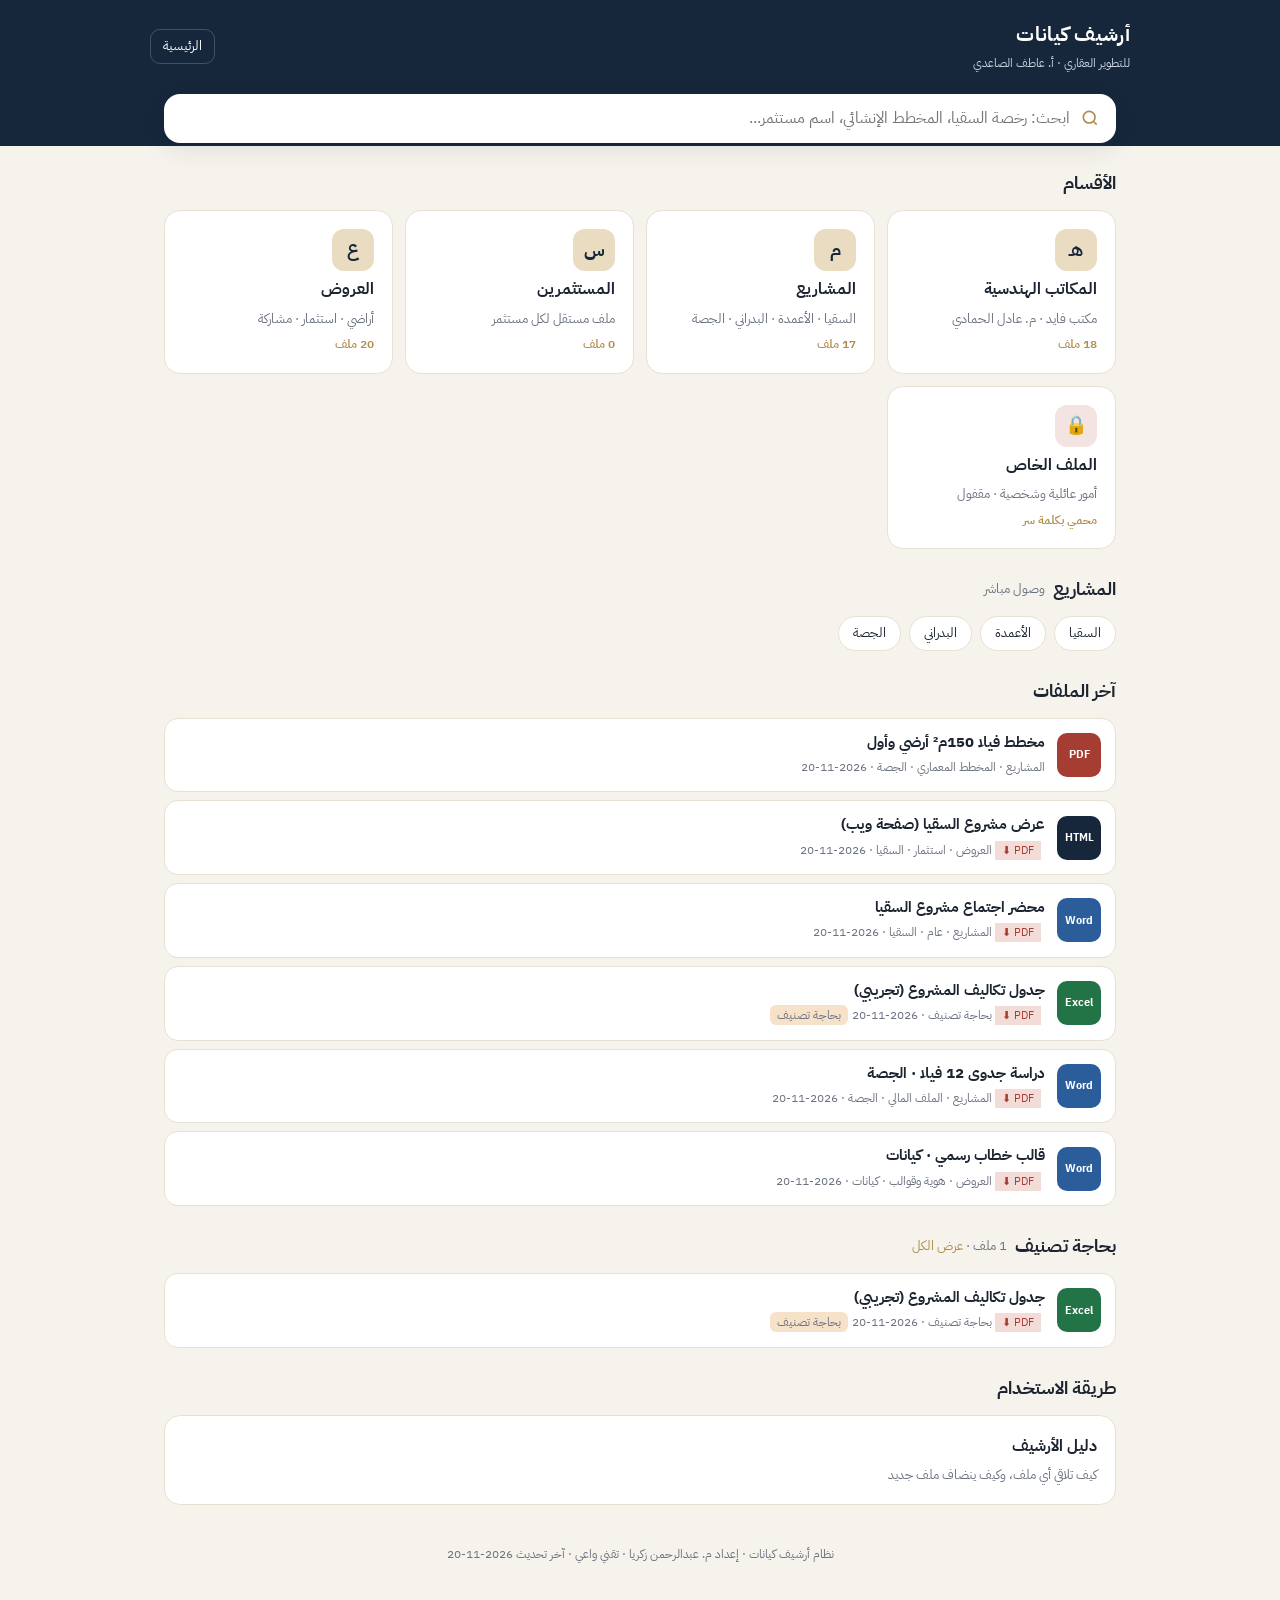
==== index.html @ 225f6272 "أرشيف كيانات: الموقع والملفات Co-Authored-By: Claude Opus 5.5 <noreply@anthropic.com> Claude-Session" ====
<!DOCTYPE html>
<html lang="ar" dir="rtl">
<head>
<meta charset="utf-8">
<meta name="viewport" content="width=device-width,initial-scale=1,viewport-fit=cover">
<title>أرشيف كيانات · أ. عاطف الصاعدي</title>
<link rel="preconnect" href="https://fonts.googleapis.com">
<link href="https://fonts.googleapis.com/css2?family=IBM+Plex+Sans+Arabic:wght@400;500;600;700&display=swap" rel="stylesheet">
<style>
:root{--bg:#f6f3ec;--card:#fff;--ink:#1b2430;--mute:#6b7280;--line:#e7e1d4;--navy:#16263b;--gold:#b08d4a;--gold2:#e9dcc0;--red:#b4433a}
*{box-sizing:border-box;margin:0;padding:0}
body{font-family:"IBM Plex Sans Arabic",Tahoma,sans-serif;background:var(--bg);color:var(--ink);line-height:1.6;-webkit-font-smoothing:antialiased}
a{color:inherit;text-decoration:none}
header{background:var(--navy);color:#fff;padding:18px 18px 70px;position:relative}
header .top{display:flex;justify-content:space-between;align-items:center;max-width:980px;margin:auto}
header .brand b{display:block;font-size:20px;letter-spacing:.3px}
header .brand span{font-size:12px;color:#c9d2df}
header .home{font-size:13px;border:1px solid #ffffff33;border-radius:10px;padding:6px 12px}
.wrap{max-width:980px;margin:-52px auto 0;padding:0 14px 60px;position:relative}
.search{background:var(--card);border-radius:16px;box-shadow:0 6px 24px #16263b1a;display:flex;align-items:center;gap:10px;padding:12px 16px}
.search input{border:0;outline:0;font:inherit;font-size:16px;flex:1;background:transparent}
.search svg{flex:none;color:var(--gold)}
h2{font-size:18px;margin:26px 0 12px;display:flex;align-items:center;gap:8px}
h2 small{font-weight:400;color:var(--mute);font-size:13px}
.crumb{font-size:13px;color:var(--mute);margin:18px 0 0}
.crumb a{color:var(--gold);font-weight:600}
.grid{display:grid;grid-template-columns:repeat(auto-fill,minmax(220px,1fr));gap:12px}
.sec{background:var(--card);border:1px solid var(--line);border-radius:16px;padding:18px;display:flex;flex-direction:column;gap:6px;transition:.15s}
.sec:hover{border-color:var(--gold);transform:translateY(-2px)}
.sec .ic{width:42px;height:42px;border-radius:12px;background:var(--gold2);color:var(--navy);display:grid;place-items:center;font-weight:700;font-size:18px}
.sec b{font-size:16px}
.sec span{font-size:13px;color:var(--mute)}
.sec .n{margin-top:auto;font-size:12px;color:var(--gold);font-weight:600}
.sec.lock .ic{background:#f3e3e1;color:var(--red)}
.chips{display:flex;flex-wrap:wrap;gap:8px;margin:4px 0 6px}
.chip{border:1px solid var(--line);background:var(--card);border-radius:999px;padding:6px 14px;font-size:13px;cursor:pointer;font-family:inherit}
.chip.on{background:var(--navy);color:#fff;border-color:var(--navy)}
.list{display:flex;flex-direction:column;gap:8px}
.file{background:var(--card);border:1px solid var(--line);border-radius:14px;padding:12px 14px;display:flex;gap:12px;align-items:center;cursor:pointer}
.file:hover{border-color:var(--gold)}
.file .t{width:44px;height:44px;border-radius:10px;flex:none;display:grid;place-items:center;font-size:11px;font-weight:700;color:#fff;background:var(--navy);overflow:hidden}
.file .t img{width:100%;height:100%;object-fit:cover}
.file .t.pdf{background:#a63d32}.file .t.img{background:#3d7a5e}.file .t.vid{background:#5a4b8a}.file .t.aud{background:#b07a2a}.file .t.doc{background:#2c5d9b}.file .t.xls{background:#227447}
.file .m{flex:1;min-width:0}
.file .m b{display:block;font-size:14.5px;white-space:nowrap;overflow:hidden;text-overflow:ellipsis}
.file .m span{font-size:12px;color:var(--mute)}
.tag{font-size:11px;background:var(--gold2);color:var(--navy);border-radius:6px;padding:1px 7px;margin-inline-start:4px}
.tag.warn{background:#f6e2c9;color:#8a5a12}
.about{background:var(--card);border:1px solid var(--line);border-radius:16px;padding:16px;font-size:14px}
.about dl{display:grid;grid-template-columns:auto 1fr;gap:4px 14px;margin-top:8px}
.about dt{color:var(--mute)}
.empty{color:var(--mute);font-size:14px;padding:18px;text-align:center;border:1px dashed var(--line);border-radius:14px}
.viewer{position:fixed;inset:0;background:#0b1320ee;z-index:20;display:none;flex-direction:column}
.viewer.on{display:flex}
.viewer .bar{display:flex;justify-content:space-between;align-items:center;color:#fff;padding:12px 16px;gap:10px}
.viewer .bar b{font-size:14px;overflow:hidden;text-overflow:ellipsis;white-space:nowrap}
.viewer .bar .acts{display:flex;gap:8px;flex:none}
.viewer .bar a,.viewer .bar button{background:#ffffff1a;color:#fff;border:0;border-radius:10px;padding:7px 12px;font:inherit;font-size:13px;cursor:pointer}
.viewer .body{flex:1;display:grid;place-items:center;padding:0 10px 10px;overflow:auto}
.viewer iframe{width:100%;height:100%;border:0;background:#fff;border-radius:8px}
.viewer img,.viewer video{max-width:100%;max-height:100%;border-radius:8px}
.viewer .meta{color:#c9d2df;font-size:12.5px;padding:0 16px 14px}
.lockbox{background:var(--card);border:1px solid var(--line);border-radius:16px;padding:24px;text-align:center;max-width:360px;margin:20px auto}
.lockbox input{width:100%;border:1px solid var(--line);border-radius:10px;padding:10px;font:inherit;margin:12px 0;text-align:center}
.lockbox button{background:var(--navy);color:#fff;border:0;border-radius:10px;padding:10px 20px;font:inherit;cursor:pointer}
footer{text-align:center;font-size:12px;color:var(--mute);margin-top:40px}
</style>
</head>
<body>
<header><div class="top"><a class="brand" href="#/"><b>أرشيف كيانات</b><span>للتطوير العقاري · أ. عاطف الصاعدي</span></a><a class="home" href="#/">الرئيسية</a></div></header>
<div class="wrap">
  <label class="search"><svg width="20" height="20" viewBox="0 0 24 24" fill="none" stroke="currentColor" stroke-width="2"><circle cx="11" cy="11" r="7"/><path d="m20 20-3.5-3.5"/></svg><input id="q" type="search" placeholder="ابحث: رخصة السقيا، المخطط الإنشائي، اسم مستثمر..."></label>
  <main id="app"></main>
  <footer>نظام أرشيف كيانات · إعداد م. عبدالرحمن زكريا · تقني واعي · آخر تحديث <span id="upd"></span></footer>
</div>
<div class="viewer" id="viewer"><div class="bar"><b id="vt"></b><div class="acts"><a id="vp" target="_blank" style="background:#a63d32">PDF</a><a id="vo" target="_blank">فتح</a><a id="vd" download>تنزيل</a><button onclick="closeV()">إغلاق ✕</button></div></div><div class="body" id="vb"></div><div class="meta" id="vm"></div></div>
<script>
const DATA={"updated": "2026-11-20", "projects": [{"name": "السقيا", "summary": "المالك: أحمد صالح الشثري وشريكه · قطعة رقم 340108020675. فيه: صك الملكية، تثبيت موقع من مكتب فايد، طلب اعتماد العمارة السعودية، محضر اجتماع، وعرض المشروع."}, {"name": "الأعمدة", "summary": "لسا ما وصلت ملفات لهذا المشروع."}, {"name": "البدراني", "summary": "لسا ما وصلت ملفات لهذا المشروع."}, {"name": "الجصة", "summary": "فلل بحي الجصة · مخطط م-م-1115. فيه: 8 صكوك ملكية (154.16.x)، المخطط النهائي للفلل، مخطط فيلا 150م² (PDF + أوتوكاد)، خريطة القطع المتاحة، ودراسة جدوى 12 فيلا. لوكيشن الموقع انطلب لمختبر التربة."}], "investors": [], "files": [{"id": "f1", "title": "مخطط فيلا 150م² أرضي وأول", "section": "proj", "sub": "المخطط المعماري", "project": "الجصة", "party": "", "date": "2026-11-20", "source": "150.pdf", "note": "انبعت مع رسالة «فلل الجصة» الساعة 5:24", "status": "مصنّف", "kw": "", "path": "2-المشاريع/الجصة/المخطط-المعماري/الجصة_المخطط-المعماري_مخطط-فيلا-150م²-أرضي-وأول_2026-11-20.pdf"}, {"id": "f2", "title": "الهوية الوطنية 17-12-2025", "section": "priv", "sub": "", "project": "", "party": "", "date": "2026-11-20", "source": "الهوية الوطنية_17-12-2025.pdf", "note": "", "status": "مصنّف تلقائياً", "kw": "", "path": "5-الملف-الخاص/الملف-الخاص_الهوية-الوطنية-17-12-2025_2026-11-20.pdf"}, {"id": "f3", "title": "شهادة ChatGPT", "section": "priv", "sub": "", "project": "", "party": "", "date": "2026-11-20", "source": "ChatGPT-certificate-NMZ6BIUG.pdf", "note": "واتساب 5:15 · شهادة دورة", "status": "مصنّف", "kw": "ChatGPT-certificate-NMZ6BIUG.pdf", "path": "5-الملف-الخاص/الملف-الخاص_شهادة-ChatGPT_2026-11-20.pdf"}, {"id": "f4", "title": "شهادة Jasper AI", "section": "priv", "sub": "", "project": "", "party": "", "date": "2026-11-20", "source": "Jasper AI-certificate-HG5RATF3.pdf", "note": "واتساب 5:15 · شهادة دورة (انبعتت مرتين، محفوظة مرة وحدة)", "status": "مصنّف", "kw": "Jasper AI-certificate-HG5RATF3.pdf", "path": "5-الملف-الخاص/الملف-الخاص_شهادة-Jasper-AI_2026-11-20.pdf"}, {"id": "f5", "title": "شهادة Midjourney", "section": "priv", "sub": "", "project": "", "party": "", "date": "2026-11-20", "source": "Midjourney-certificate-LDERHIL4.pdf", "note": "واتساب 5:15 · شهادة دورة", "status": "مصنّف", "kw": "Midjourney-certificate-LDERHIL4.pdf", "path": "5-الملف-الخاص/الملف-الخاص_شهادة-Midjourney_2026-11-20.pdf"}, {"id": "f6", "title": "شهادة Lovable", "section": "priv", "sub": "", "project": "", "party": "", "date": "2026-11-20", "source": "Lovable-certificate-UKEFGMX3.pdf", "note": "واتساب 5:15 · شهادة دورة", "status": "مصنّف", "kw": "Lovable-certificate-UKEFGMX3.pdf", "path": "5-الملف-الخاص/الملف-الخاص_شهادة-Lovable_2026-11-20.pdf"}, {"id": "f7", "title": "شهادة حضور · مركز أساس التمكين", "section": "priv", "sub": "", "project": "", "party": "", "date": "2026-11-20", "source": "Certificate.pdf", "note": "واتساب 5:16 · شهادة حضور", "status": "مصنّف", "kw": "Certificate.pdf", "path": "5-الملف-الخاص/الملف-الخاص_شهادة-حضور-·-مركز-أساس-التمكين_2026-11-20.pdf"}, {"id": "f8", "title": "شهادة دورة الوساطة العقارية", "section": "priv", "sub": "", "project": "", "party": "", "date": "2026-11-20", "source": "دورة الوساطه العقاريه.pdf", "note": "واتساب 5:19", "status": "مصنّف", "kw": "دورة الوساطه العقاريه.pdf", "path": "5-الملف-الخاص/الملف-الخاص_شهادة-دورة-الوساطة-العقارية_2026-11-20.pdf"}, {"id": "f9", "title": "شهادة دورة التسويق العقاري", "section": "priv", "sub": "", "project": "", "party": "", "date": "2026-11-20", "source": "دورة التسويق العقاري.pdf", "note": "واتساب 5:19", "status": "مصنّف", "kw": "دورة التسويق العقاري.pdf", "path": "5-الملف-الخاص/الملف-الخاص_شهادة-دورة-التسويق-العقاري_2026-11-20.pdf"}, {"id": "f10", "title": "شهادة دورة التسويق العقاري الإلكتروني", "section": "priv", "sub": "", "project": "", "party": "", "date": "2026-11-20", "source": "دورة التسويق العقاري الالكتروني.pdf", "note": "واتساب 5:19", "status": "مصنّف", "kw": "دورة التسويق العقاري الالكتروني.pdf", "path": "5-الملف-الخاص/الملف-الخاص_شهادة-دورة-التسويق-العقاري-الإلكتروني_2026-11-20.pdf"}, {"id": "f11", "title": "عرض مشروع السقيا (صفحة ويب)", "section": "off", "sub": "استثمار", "project": "السقيا", "party": "", "date": "2026-11-20", "source": "عرض-مشروع-السقيا.html", "note": "واتساب 5:15", "status": "مصنّف", "kw": "عرض-مشروع-السقيا.html", "path": "4-العروض/استثمار/السقيا_استثمار_عرض-مشروع-السقيا-(صفحة-ويب)_2026-11-20.html", "pdf": "_نسخ-PDF/4-العروض/استثمار/السقيا_استثمار_عرض-مشروع-السقيا-(صفحة-ويب)_2026-11-20.pdf"}, {"id": "f12", "title": "محضر اجتماع مشروع السقيا", "section": "proj", "sub": "عام", "project": "السقيا", "party": "", "date": "2026-11-20", "source": "محضر_اجتماع_مشروع_السقيا.docx", "note": "واتساب 5:15", "status": "مصنّف", "kw": "محضر_اجتماع_مشروع_السقيا.docx", "path": "2-المشاريع/السقيا/عام/السقيا_عام_محضر-اجتماع-مشروع-السقيا_2026-11-20.docx", "pdf": "_نسخ-PDF/2-المشاريع/السقيا/عام/السقيا_عام_محضر-اجتماع-مشروع-السقيا_2026-11-20.pdf"}, {"id": "f13", "title": "جدول تكاليف المشروع (تجريبي)", "section": "todo", "sub": "", "project": "", "party": "", "date": "2026-11-20", "source": "جدول_تكاليف_المشروع_تجريبي.xlsx", "note": "واتساب 5:15 · سؤال: هذا لأي مشروع؟ ولا نموذج تدريبي؟", "status": "بحاجة تصنيف", "kw": "جدول_تكاليف_المشروع_تجريبي.xlsx", "path": "0-بحاجة-تصنيف/بحاجة-تصنيف_جدول-تكاليف-المشروع-(تجريبي)_2026-11-20.xlsx", "pdf": "_نسخ-PDF/0-بحاجة-تصنيف/بحاجة-تصنيف_جدول-تكاليف-المشروع-(تجريبي)_2026-11-20.pdf"}, {"id": "f14", "title": "دراسة جدوى 12 فيلا · الجصة", "section": "proj", "sub": "الملف المالي", "project": "الجصة", "party": "", "date": "2026-11-20", "source": "دراسة_جدوى_12_فيلا_الجصة.docx", "note": "واتساب 5:15", "status": "مصنّف", "kw": "دراسة_جدوى_12_فيلا_الجصة.docx", "path": "2-المشاريع/الجصة/الملف-المالي/الجصة_الملف-المالي_دراسة-جدوى-12-فيلا-·-الجصة_2026-11-20.docx", "pdf": "_نسخ-PDF/2-المشاريع/الجصة/الملف-المالي/الجصة_الملف-المالي_دراسة-جدوى-12-فيلا-·-الجصة_2026-11-20.pdf"}, {"id": "f15", "title": "قالب خطاب رسمي · كيانات", "section": "off", "sub": "هوية وقوالب", "project": "", "party": "كيانات", "date": "2026-11-20", "source": "قالب-خطاب-رسمي-كيانات.docx", "note": "واتساب 5:15", "status": "مصنّف", "kw": "قالب-خطاب-رسمي-كيانات.docx", "path": "4-العروض/هوية-وقوالب/كيانات_هوية-وقوالب_قالب-خطاب-رسمي-·-كيانات_2026-11-20.docx", "pdf": "_نسخ-PDF/4-العروض/هوية-وقوالب/كيانات_هوية-وقوالب_قالب-خطاب-رسمي-·-كيانات_2026-11-20.pdf"}, {"id": "f16", "title": "ورق رسمي كيانات للطباعة", "section": "off", "sub": "هوية وقوالب", "project": "", "party": "كيانات", "date": "2026-11-20", "source": "ورق-رسمي-كيانات-للطباعة.pdf", "note": "واتساب 5:16", "status": "مصنّف", "kw": "ورق-رسمي-كيانات-للطباعة.pdf", "path": "4-العروض/هوية-وقوالب/كيانات_هوية-وقوالب_ورق-رسمي-كيانات-للطباعة_2026-11-20.pdf"}, {"id": "f17", "title": "نموذج دراسة جدوى (Excel)", "section": "off", "sub": "هوية وقوالب", "project": "", "party": "كيانات", "date": "2026-11-20", "source": "نموذج-دراسة-جدوى-كيانات.xlsx", "note": "واتساب 5:16", "status": "مصنّف", "kw": "نموذج-دراسة-جدوى-كيانات.xlsx", "path": "4-العروض/هوية-وقوالب/كيانات_هوية-وقوالب_نموذج-دراسة-جدوى-(Excel)_2026-11-20.xlsx", "pdf": "_نسخ-PDF/4-العروض/هوية-وقوالب/كيانات_هوية-وقوالب_نموذج-دراسة-جدوى-(Excel)_2026-11-20.pdf"}, {"id": "f18", "title": "قالب دراسة جدوى · 8 صفحات", "section": "off", "sub": "هوية وقوالب", "project": "", "party": "كيانات", "date": "2026-11-20", "source": "قالب-دراسة-جدوى-كيانات.pdf", "note": "واتساب 5:16", "status": "مصنّف", "kw": "قالب-دراسة-جدوى-كيانات.pdf", "path": "4-العروض/هوية-وقوالب/كيانات_هوية-وقوالب_قالب-دراسة-جدوى-·-8-صفحات_2026-11-20.pdf"}, {"id": "f19", "title": "الهوية البصرية وشعارات كيانات", "section": "off", "sub": "هوية وقوالب", "project": "", "party": "كيانات", "date": "2026-11-20", "source": "kayanat-identity.pdf", "note": "واتساب 5:17 · «شعارات كيانات»", "status": "مصنّف", "kw": "kayanat-identity.pdf", "path": "4-العروض/هوية-وقوالب/كيانات_هوية-وقوالب_الهوية-البصرية-وشعارات-كيانات_2026-11-20.pdf"}, {"id": "f20", "title": "الملف التعريفي المهني · عاطف الصاعدي", "section": "off", "sub": "هوية وقوالب", "project": "", "party": "كيانات", "date": "2026-11-20", "source": "الملف-التعريفي-المهني-عاطف-الصاعدي.pdf", "note": "واتساب 5:17", "status": "مصنّف", "kw": "الملف-التعريفي-المهني-عاطف-الصاعدي.pdf", "path": "4-العروض/هوية-وقوالب/كيانات_هوية-وقوالب_الملف-التعريفي-المهني-·-عاطف-الصاعدي_2026-11-20.pdf"}, {"id": "f21", "title": "عقد وساطة تسويق وبيع مع مالك العقار", "section": "off", "sub": "مشاركة", "project": "", "party": "", "date": "2026-11-20", "source": "UNP-file_261002_190608.pdf", "note": "واتساب 5:16 · عقد منصة الوساطة العقارية", "status": "مصنّف", "kw": "UNP-file_261002_190608.pdf", "path": "4-العروض/مشاركة/العروض_مشاركة_عقد-وساطة-تسويق-وبيع-مع-مالك-العقار_2026-11-20.pdf"}, {"id": "f22", "title": "مذكرة تفاهم وشراكة استراتيجية · كيانات × موف لاير استيت", "section": "off", "sub": "مشاركة", "project": "", "party": "موف لاير استيت", "date": "2026-11-20", "source": "مذكرة تفاهم .pdf", "note": "واتساب 5:19 · «هذي الشراكه اللي وقعتها»", "status": "مصنّف", "kw": "مذكرة تفاهم .pdf", "path": "4-العروض/مشاركة/موف-لاير-استيت_مشاركة_مذكرة-تفاهم-وشراكة-استراتيجية-·-كيانات-×-موف-لاير-استيت_2026-11-20.pdf"}, {"id": "f23", "title": "شهادة السجل التجاري · كيانات (صورة)", "section": "eng", "sub": "الرخص والاعتمادات", "project": "", "party": "كيانات", "date": "2026-11-20", "source": "WhatsApp Image 2026-11-20 at 5.16.04 PM.jpeg", "note": "واتساب 5:16", "status": "مصنّف", "kw": "WhatsApp Image 2026-11-20 at 5.16.04 PM.jpeg", "path": "1-المكاتب-الهندسية/الرخص-والاعتمادات/كيانات_الرخص-والاعتمادات_شهادة-السجل-التجاري-·-كيانات-(صورة)_2026-11-20.jpeg", "pdf": "_نسخ-PDF/1-المكاتب-الهندسية/الرخص-والاعتمادات/كيانات_الرخص-والاعتمادات_شهادة-السجل-التجاري-·-كيانات-(صورة)_2026-11-20.pdf"}, {"id": "f24", "title": "رخصة فال (الوساطة العقارية)", "section": "eng", "sub": "الرخص والاعتمادات", "project": "", "party": "كيانات", "date": "2026-11-20", "source": "رخصة فال.pdf", "note": "واتساب 5:19", "status": "مصنّف", "kw": "رخصة فال.pdf", "path": "1-المكاتب-الهندسية/الرخص-والاعتمادات/كيانات_الرخص-والاعتمادات_رخصة-فال-(الوساطة-العقارية)_2026-11-20.pdf"}, {"id": "f25", "title": "زيارة شركاء · كيانات وموف العقارية", "section": "off", "sub": "مشاركة", "project": "", "party": "موف لاير استيت", "date": "2026-11-20", "source": "WhatsApp Image 2026-11-20 at 5.17.38 PM.jpeg", "note": "واتساب 5:17", "status": "مصنّف", "kw": "WhatsApp Image 2026-11-20 at 5.17.38 PM.jpeg", "path": "4-العروض/مشاركة/موف-لاير-استيت_مشاركة_زيارة-شركاء-·-كيانات-وموف-العقارية_2026-11-20.jpeg", "pdf": "_نسخ-PDF/4-العروض/مشاركة/موف-لاير-استيت_مشاركة_زيارة-شركاء-·-كيانات-وموف-العقارية_2026-11-20.pdf"}, {"id": "f26", "title": "توقيع عقد التسويق · صورة 1", "section": "off", "sub": "مشاركة", "project": "", "party": "شركة التسويق", "date": "2026-11-20", "source": "WhatsApp Image 2026-11-20 at 5.19.37 PM.jpeg", "note": "واتساب 5:19 · «وقعت عقد تسويق مع افضل شركة تسويق بالمدينه»", "status": "مصنّف", "kw": "WhatsApp Image 2026-11-20 at 5.19.37 PM.jpeg", "path": "4-العروض/مشاركة/شركة-التسويق_مشاركة_توقيع-عقد-التسويق-·-صورة-1_2026-11-20.jpeg", "pdf": "_نسخ-PDF/4-العروض/مشاركة/شركة-التسويق_مشاركة_توقيع-عقد-التسويق-·-صورة-1_2026-11-20.pdf"}, {"id": "f27", "title": "توقيع عقد التسويق · فيديو", "section": "off", "sub": "مشاركة", "project": "", "party": "شركة التسويق", "date": "2026-11-20", "source": "WhatsApp Video 2026-11-20 at 5.19.41 PM.mp4", "note": "واتساب 5:19", "status": "مصنّف", "kw": "WhatsApp Video 2026-11-20 at 5.19.41 PM.mp4", "path": "4-العروض/مشاركة/شركة-التسويق_مشاركة_توقيع-عقد-التسويق-·-فيديو_2026-11-20.mp4"}, {"id": "f28", "title": "توقيع عقد التسويق · صورة 2", "section": "off", "sub": "مشاركة", "project": "", "party": "شركة التسويق", "date": "2026-11-20", "source": "WhatsApp Image 2026-11-20 at 5.19.43 PM.jpeg", "note": "واتساب 5:19", "status": "مصنّف", "kw": "WhatsApp Image 2026-11-20 at 5.19.43 PM.jpeg", "path": "4-العروض/مشاركة/شركة-التسويق_مشاركة_توقيع-عقد-التسويق-·-صورة-2_2026-11-20.jpeg", "pdf": "_نسخ-PDF/4-العروض/مشاركة/شركة-التسويق_مشاركة_توقيع-عقد-التسويق-·-صورة-2_2026-11-20.pdf"}, {"id": "f29", "title": "توقيع عقد التسويق · صورة 3", "section": "off", "sub": "مشاركة", "project": "", "party": "شركة التسويق", "date": "2026-11-20", "source": "WhatsApp Image 2026-11-20 at 5.19.43 PM_2.jpeg", "note": "واتساب 5:19", "status": "مصنّف", "kw": "WhatsApp Image 2026-11-20 at 5.19.43 PM_2.jpeg", "path": "4-العروض/مشاركة/شركة-التسويق_مشاركة_توقيع-عقد-التسويق-·-صورة-3_2026-11-20.jpeg", "pdf": "_نسخ-PDF/4-العروض/مشاركة/شركة-التسويق_مشاركة_توقيع-عقد-التسويق-·-صورة-3_2026-11-20.pdf"}, {"id": "f30", "title": "توقيع عقد التسويق · صورة 4", "section": "off", "sub": "مشاركة", "project": "", "party": "شركة التسويق", "date": "2026-11-20", "source": "WhatsApp Image 2026-11-20 at 5.19.44 PM.jpeg", "note": "واتساب 5:19", "status": "مصنّف", "kw": "WhatsApp Image 2026-11-20 at 5.19.44 PM.jpeg", "path": "4-العروض/مشاركة/شركة-التسويق_مشاركة_توقيع-عقد-التسويق-·-صورة-4_2026-11-20.jpeg", "pdf": "_نسخ-PDF/4-العروض/مشاركة/شركة-التسويق_مشاركة_توقيع-عقد-التسويق-·-صورة-4_2026-11-20.pdf"}, {"id": "f31", "title": "توقيع عقد التسويق · صورة 5", "section": "off", "sub": "مشاركة", "project": "", "party": "شركة التسويق", "date": "2026-11-20", "source": "WhatsApp Image 2026-11-20 at 5.19.44 PM_2.jpeg", "note": "واتساب 5:19", "status": "مصنّف", "kw": "WhatsApp Image 2026-11-20 at 5.19.44 PM_2.jpeg", "path": "4-العروض/مشاركة/شركة-التسويق_مشاركة_توقيع-عقد-التسويق-·-صورة-5_2026-11-20.jpeg", "pdf": "_نسخ-PDF/4-العروض/مشاركة/شركة-التسويق_مشاركة_توقيع-عقد-التسويق-·-صورة-5_2026-11-20.pdf"}, {"id": "f32", "title": "توقيع عقد التسويق · صورة 6", "section": "off", "sub": "مشاركة", "project": "", "party": "شركة التسويق", "date": "2026-11-20", "source": "WhatsApp Image 2026-11-20 at 5.19.44 PM_3.jpeg", "note": "واتساب 5:19", "status": "مصنّف", "kw": "WhatsApp Image 2026-11-20 at 5.19.44 PM_3.jpeg", "path": "4-العروض/مشاركة/شركة-التسويق_مشاركة_توقيع-عقد-التسويق-·-صورة-6_2026-11-20.jpeg", "pdf": "_نسخ-PDF/4-العروض/مشاركة/شركة-التسويق_مشاركة_توقيع-عقد-التسويق-·-صورة-6_2026-11-20.pdf"}, {"id": "f33", "title": "صورة اجتماع", "section": "off", "sub": "مشاركة", "project": "", "party": "", "date": "2026-11-20", "source": "WhatsApp Image 2026-11-20 at 5.19.48 PM.jpeg", "note": "واتساب 5:19 · يحتاج تأكيد: أي اجتماع؟", "status": "يحتاج تأكيد", "kw": "WhatsApp Image 2026-11-20 at 5.19.48 PM.jpeg", "path": "4-العروض/مشاركة/العروض_مشاركة_صورة-اجتماع_2026-11-20.jpeg", "pdf": "_نسخ-PDF/4-العروض/مشاركة/العروض_مشاركة_صورة-اجتماع_2026-11-20.pdf"}, {"id": "f34", "title": "صورة اجتماع", "section": "off", "sub": "مشاركة", "project": "", "party": "", "date": "2026-11-20", "source": "WhatsApp Image 2026-11-20 at 5.19.58 PM.jpeg", "note": "واتساب 5:19 · يحتاج تأكيد: أي اجتماع؟", "status": "يحتاج تأكيد", "kw": "WhatsApp Image 2026-11-20 at 5.19.58 PM.jpeg", "path": "4-العروض/مشاركة/العروض_مشاركة_صورة-اجتماع_2026-11-20_v2.jpeg", "pdf": "_نسخ-PDF/4-العروض/مشاركة/العروض_مشاركة_صورة-اجتماع_2026-11-20_v2.pdf"}, {"id": "f35", "title": "طلب اعتماد العمارة السعودية · المالك أحمد صالح الشثري وشريكه", "section": "proj", "sub": "الرخص والاعتمادات", "project": "السقيا", "party": "مكتب فايد", "date": "2026-11-20", "source": "�ﺍﺣﻤﺪ ﺻﺎﻟﺢ ﻋﺒﺪﺍﻟﺮﺣﻤﻦ ﺍﻟﺸﺜﺮي وشريكه (1).pdf", "note": "واتساب 5:22 · بعد رسالة «السقيا»", "status": "مصنّف", "kw": "�ﺍﺣﻤﺪ ﺻﺎﻟﺢ ﻋﺒﺪﺍﻟﺮﺣﻤﻦ ﺍﻟﺸﺜﺮي وشريكه (1).pdf", "path": "2-المشاريع/السقيا/الرخص-والاعتمادات/السقيا_الرخص-والاعتمادات_طلب-اعتماد-العمارة-السعودية-·-المالك-أحمد-صالح-الشثري-وشريكه_2026-11-20.pdf"}, {"id": "f36", "title": "تثبيت موقع · مكتب فايد · قطعة 340108020675", "section": "proj", "sub": "المساحات", "project": "السقيا", "party": "مكتب فايد", "date": "2026-11-20", "source": "20261116123437.pdf", "note": "واتساب 5:22 · بعد رسالة «السقيا»", "status": "مصنّف", "kw": "20261116123437.pdf", "path": "2-المشاريع/السقيا/المساحات/السقيا_المساحات_تثبيت-موقع-·-مكتب-فايد-·-قطعة-340108020675_2026-11-20.pdf"}, {"id": "f37", "title": "صك ملكية السقيا · 340108020675", "section": "proj", "sub": "الحقوق الخاصة", "project": "السقيا", "party": "", "date": "2026-11-20", "source": "صك السقيا.pdf", "note": "واتساب 5:23", "status": "مصنّف", "kw": "صك السقيا.pdf", "path": "2-المشاريع/السقيا/الحقوق-الخاصة/السقيا_الحقوق-الخاصة_صك-ملكية-السقيا-·-340108020675_2026-11-20.pdf"}, {"id": "f38", "title": "صك ملكية · قطعة 154.16.1", "section": "proj", "sub": "الحقوق الخاصة", "project": "الجصة", "party": "", "date": "2026-11-20", "source": "صك154.16.1.pdf", "note": "واتساب 5:24 · مخطط م-م-1115 حي الجصة", "status": "مصنّف", "kw": "صك154.16.1.pdf", "path": "2-المشاريع/الجصة/الحقوق-الخاصة/الجصة_الحقوق-الخاصة_صك-ملكية-·-قطعة-154.16.1_2026-11-20.pdf"}, {"id": "f39", "title": "صك ملكية · قطعة 154.16.2", "section": "proj", "sub": "الحقوق الخاصة", "project": "الجصة", "party": "", "date": "2026-11-20", "source": "صك154.16.2.pdf", "note": "واتساب 5:24", "status": "مصنّف", "kw": "صك154.16.2.pdf", "path": "2-المشاريع/الجصة/الحقوق-الخاصة/الجصة_الحقوق-الخاصة_صك-ملكية-·-قطعة-154.16.2_2026-11-20.pdf"}, {"id": "f40", "title": "صك ملكية · قطعة 154.16.3", "section": "proj", "sub": "الحقوق الخاصة", "project": "الجصة", "party": "", "date": "2026-11-20", "source": "صك154.16.3.pdf", "note": "واتساب 5:24", "status": "مصنّف", "kw": "صك154.16.3.pdf", "path": "2-المشاريع/الجصة/الحقوق-الخاصة/الجصة_الحقوق-الخاصة_صك-ملكية-·-قطعة-154.16.3_2026-11-20.pdf"}, {"id": "f41", "title": "صك ملكية · قطعة 154.16.4", "section": "proj", "sub": "الحقوق الخاصة", "project": "الجصة", "party": "", "date": "2026-11-20", "source": "صك154.16.4.pdf", "note": "واتساب 5:24", "status": "مصنّف", "kw": "صك154.16.4.pdf", "path": "2-المشاريع/الجصة/الحقوق-الخاصة/الجصة_الحقوق-الخاصة_صك-ملكية-·-قطعة-154.16.4_2026-11-20.pdf"}, {"id": "f42", "title": "صك ملكية · قطعة 154.16.17", "section": "proj", "sub": "الحقوق الخاصة", "project": "الجصة", "party": "", "date": "2026-11-20", "source": "صك154.16.17.pdf", "note": "واتساب 5:24", "status": "مصنّف", "kw": "صك154.16.17.pdf", "path": "2-المشاريع/الجصة/الحقوق-الخاصة/الجصة_الحقوق-الخاصة_صك-ملكية-·-قطعة-154.16.17_2026-11-20.pdf"}, {"id": "f43", "title": "صك ملكية · قطعة 154.16.18", "section": "proj", "sub": "الحقوق الخاصة", "project": "الجصة", "party": "", "date": "2026-11-20", "source": "صك154.16.18.pdf", "note": "واتساب 5:24", "status": "مصنّف", "kw": "صك154.16.18.pdf", "path": "2-المشاريع/الجصة/الحقوق-الخاصة/الجصة_الحقوق-الخاصة_صك-ملكية-·-قطعة-154.16.18_2026-11-20.pdf"}, {"id": "f44", "title": "صك ملكية · قطعة 154.16.19", "section": "proj", "sub": "الحقوق الخاصة", "project": "الجصة", "party": "", "date": "2026-11-20", "source": "صك154.16.19.pdf", "note": "واتساب 5:24", "status": "مصنّف", "kw": "صك154.16.19.pdf", "path": "2-المشاريع/الجصة/الحقوق-الخاصة/الجصة_الحقوق-الخاصة_صك-ملكية-·-قطعة-154.16.19_2026-11-20.pdf"}, {"id": "f45", "title": "صك ملكية · قطعة 154.16.20", "section": "proj", "sub": "الحقوق الخاصة", "project": "الجصة", "party": "", "date": "2026-11-20", "source": "صك154.16.20.pdf", "note": "واتساب 5:24", "status": "مصنّف", "kw": "صك154.16.20.pdf", "path": "2-المشاريع/الجصة/الحقوق-الخاصة/الجصة_الحقوق-الخاصة_صك-ملكية-·-قطعة-154.16.20_2026-11-20.pdf"}, {"id": "f46", "title": "المخطط النهائي للفلل", "section": "proj", "sub": "المخطط المعماري", "project": "الجصة", "party": "", "date": "2026-11-20", "source": "النهائي الفلل.pdf", "note": "واتساب 5:25 · «فلل الجصه»", "status": "مصنّف", "kw": "النهائي الفلل.pdf", "path": "2-المشاريع/الجصة/المخطط-المعماري/الجصة_المخطط-المعماري_المخطط-النهائي-للفلل_2026-11-20.pdf"}, {"id": "f47", "title": "مخطط فيلا 150م² · ملف أوتوكاد DWG", "section": "proj", "sub": "المخطط المعماري", "project": "الجصة", "party": "", "date": "2026-11-20", "source": "150م2 اتوكاد.dwg", "note": "واتساب 5:24 · يفتح ببرنامج AutoCAD", "status": "مصنّف", "kw": "150م2 اتوكاد.dwg", "path": "2-المشاريع/الجصة/المخطط-المعماري/الجصة_المخطط-المعماري_مخطط-فيلا-150م²-·-ملف-أوتوكاد-DWG_2026-11-20.dwg"}, {"id": "f48", "title": "مخطط القطع المتاحة · الجصة", "section": "proj", "sub": "المساحات", "project": "الجصة", "party": "", "date": "2026-11-20", "source": "WhatsApp Image 2026-11-20 at 5.24.28 PM.jpeg", "note": "واتساب 5:24 · القطع المحددة بالأخضر والأحمر", "status": "مصنّف", "kw": "WhatsApp Image 2026-11-20 at 5.24.28 PM.jpeg", "path": "2-المشاريع/الجصة/المساحات/الجصة_المساحات_مخطط-القطع-المتاحة-·-الجصة_2026-11-20.jpeg", "pdf": "_نسخ-PDF/2-المشاريع/الجصة/المساحات/الجصة_المساحات_مخطط-القطع-المتاحة-·-الجصة_2026-11-20.pdf"}, {"id": "f49", "title": "مقابلة فيديو · موف العقارية", "section": "off", "sub": "مشاركة", "project": "", "party": "موف لاير استيت", "date": "2026-11-20", "source": "IMG_1073.MOV", "note": "واتساب 5:17 · فيديو 46 ثانية", "status": "مصنّف", "kw": "IMG_1073.MOV", "path": "4-العروض/مشاركة/موف-لاير-استيت_مشاركة_مقابلة-فيديو-·-موف-العقارية_2026-11-20.mov"}]};
const PRIV_HASH="a5994f1d21df842a7dc3a3e3326f5a4032a6abe535f1c9ddd8ed4a142670b2ff";
const $=s=>document.querySelector(s);
document.getElementById('upd').textContent=DATA.updated;
const SECTIONS=[
 {id:'eng',name:'المكاتب الهندسية',desc:'مكتب فايد · م. عادل الحمادي',ic:'هـ'},
 {id:'proj',name:'المشاريع',desc:'السقيا · الأعمدة · البدراني · الجصة',ic:'م'},
 {id:'inv',name:'المستثمرين',desc:'ملف مستقل لكل مستثمر',ic:'س'},
 {id:'off',name:'العروض',desc:'أراضي · استثمار · مشاركة',ic:'ع'},
 {id:'priv',name:'الملف الخاص',desc:'أمور عائلية وشخصية · مقفول',ic:'🔒',lock:true},
];
let unlocked=sessionStorageGet('kp')==='1';
function sessionStorageGet(k){try{return sessionStorage.getItem(k)}catch(e){return null}}
function sessionStorageSet(k,v){try{sessionStorage.setItem(k,v)}catch(e){}}
const pub=()=>DATA.files.filter(f=>f.section!=='priv');
const norm=s=>(s||'').toLowerCase().replace(/[أإآا]/g,'ا').replace(/ة/g,'ه').replace(/ى/g,'ي').replace(/[ًٌٍَُِّْـ]/g,'');
const typeOf=f=>{const e=(f.path||'').split('.').pop().toLowerCase();if(e==='pdf')return['pdf','PDF'];if(['jpg','jpeg','png','webp','heic','gif'].includes(e))return['img','صورة'];if(['mp4','mov','webm','3gp'].includes(e))return['vid','فيديو'];if(['mp3','ogg','opus','m4a','wav','aac'].includes(e))return['aud','صوت'];if(['doc','docx'].includes(e))return['doc','Word'];if(['xls','xlsx','csv'].includes(e))return['xls','Excel'];return['', e.toUpperCase()||'ملف']};
function fileRow(f){const [c,l]=typeOf(f);const th=c==='img'?`<img src="${enc(f.path)}" loading="lazy" alt="">`:l;
 const where=[secName(f.section),f.sub,f.project,f.party].filter(Boolean).join(' · ');
 return `<div class="file" onclick="openV('${f.id}')"><div class="t ${c}">${th}</div><div class="m"><b>${f.title}</b><span>${f.pdf?`<a class="tag" style="background:#f3dcd8;color:#a63d32" href="${enc(f.pdf)}" target="_blank" onclick="event.stopPropagation()">PDF ⬇</a> `:''}${where}${f.date?' · '+f.date:''}${f.status==='بحاجة تصنيف'||f.status==='يحتاج تأكيد'?`<span class="tag warn">${f.status}</span>`:''}</span></div></div>`}
const enc=p=>p.split('/').map(encodeURIComponent).join('/');
const secName=id=>id==='todo'?'بحاجة تصنيف':(SECTIONS.find(s=>s.id===id)||{}).name||'';
const list=(fs,emptyMsg)=>fs.length?`<div class="list">${fs.map(fileRow).join('')}</div>`:`<div class="empty">${emptyMsg||'ما في ملفات هون لسا'}</div>`;
const crumb=parts=>`<div class="crumb"><a href="#/">الرئيسية</a>${parts.map(p=>p[1]?` ‹ <a href="${p[1]}">${p[0]}</a>`:` ‹ ${p[0]}`).join('')}</div>`;
const count=fn=>DATA.files.filter(fn).length;

function home(){
 const cards=SECTIONS.map(s=>`<a class="sec ${s.lock?'lock':''}" href="#/${s.id}"><div class="ic">${s.ic}</div><b>${s.name}</b><span>${s.desc}</span><div class="n">${s.lock?'محمي بكلمة سر':count(f=>s.id==='eng'?isEng(f):f.section===s.id)+' ملف'}</div></a>`).join('');
 const pending=pub().filter(f=>f.section==='todo');
 const recent=[...pub()].sort((a,b)=>(b.date||'').localeCompare(a.date||'')).slice(0,6);
 return `<h2>الأقسام</h2><div class="grid">${cards}</div>
 <h2>المشاريع <small>وصول مباشر</small></h2><div class="chips">${DATA.projects.map(p=>`<a class="chip" href="#/proj/${encodeURIComponent(p.name)}">${p.name}</a>`).join('')}</div>
 ${DATA.investors.length?`<h2>المستثمرين</h2><div class="chips">${DATA.investors.map(p=>`<a class="chip" href="#/inv/${encodeURIComponent(p.name)}">${p.name}</a>`).join('')}</div>`:''}
 <h2>آخر الملفات</h2>${list(recent)}
 ${pending.length?`<h2>بحاجة تصنيف <small>${pending.length} ملف · <a href="#/todo" style="color:var(--gold)">عرض الكل</a></small></h2>${list(pending.slice(0,5))}`:''}
 <h2>طريقة الاستخدام</h2><a class="sec" href="#/help"><b>دليل الأرشيف</b><span>كيف تلاقي أي ملف، وكيف ينضاف ملف جديد</span></a>`;
}
function subView(sec,subs,filterKey){
 const fs=DATA.files.filter(f=>sec.id==='eng'?isEng(f):f.section===sec.id);
 return (cur)=>{const shown=cur?fs.filter(f=>f[filterKey]===cur):fs;
  return crumb([[sec.name,cur?'#/'+sec.id:null]].concat(cur?[[cur]]:[]))+`<h2>${cur||sec.name} <small>${shown.length} ملف</small></h2>
  <div class="chips"><a class="chip ${!cur?'on':''}" href="#/${sec.id}">الكل</a>${subs.map(s=>`<a class="chip ${cur===s?'on':''}" href="#/${sec.id}/${encodeURIComponent(s)}">${s} (${fs.filter(f=>f[filterKey]===s).length})</a>`).join('')}</div>${list(shown)}`}
}
const ENG_SUBS=['المساحات','الواجهات','المخطط الإنشائي','المخطط المعماري','الرخص والاعتمادات','الملف المالي','الحقوق الخاصة','عام'];
const isEng=f=>f.section==='eng'||(f.section==='proj'&&ENG_SUBS.slice(0,7).includes(f.sub));
const OFF_SUBS=['أراضي','استثمار','مشاركة','هوية وقوالب'];
function entityPage(sec,ent,key){
 const fs=DATA.files.filter(f=>f[key]===ent.name&&f.section!=='priv');
 const groups={};fs.forEach(f=>{const g=f.section==='eng'?(f.sub||'هندسي'):secName(f.section)+(f.sub?' · '+f.sub:'');(groups[g]=groups[g]||[]).push(f)});
 const info=ent.info?`<dl>${Object.entries(ent.info).map(([k,v])=>`<dt>${k}</dt><dd>${v}</dd>`).join('')}</dl>`:'';
 return crumb([[sec.name,'#/'+sec.id],[ent.name]])+`<h2>${ent.name} <small>${fs.length} ملف</small></h2>
 <div class="about">${ent.summary||'<span style="color:var(--mute)">ما في ملخص لسا</span>'}${info}</div>
 ${Object.keys(groups).length?Object.entries(groups).map(([g,l])=>`<h2 style="font-size:15px">${g} <small>${l.length}</small></h2>${list(l)}`).join(''):'<h2></h2>'+list([])}`;
}
function entityList(sec,arr,key){
 return crumb([[sec.name]])+`<h2>${sec.name}</h2>`+(arr.length?`<div class="grid">${arr.map(e=>`<a class="sec" href="#/${sec.id}/${encodeURIComponent(e.name)}"><div class="ic">${e.name[0]}</div><b>${e.name}</b><span>${(e.summary||'').replace(/<[^>]+>/g,'').slice(0,70)}</span><div class="n">${DATA.files.filter(f=>f[key]===e.name&&f.section!=='priv').length} ملف</div></a>`).join('')}</div>`:list([]));
}
function help(){return crumb([['دليل الأرشيف']])+`<h2>دليل الأرشيف</h2><div class="about" style="line-height:2">
<b>لتلاقي ملف:</b><br>• اكتب أي كلمة بالبحث فوق: اسم مشروع، نوع ملف، اسم مستثمر، أو كلمة من اسم الملف.<br>• أو ادخل على القسم من الرئيسية، وبعدها اختار القسم الفرعي.<br>• كل مشروع إله صفحة فيها كل ملفاته مقسّمة: معماري، إنشائي، رخص، مالي...<br>• الملف الخاص بيفتح بكلمة سر منفصلة، وما بيظهر بالبحث قبل ما تفتحه.<br><br>
<b>الأقسام:</b><br>1. المكاتب الهندسية: مكتب فايد، م. عادل الحمادي. المساحات، الواجهات، الإنشائي، المعماري، الرخص والاعتمادات، المالي، الحقوق.<br>2. المشاريع: السقيا، الأعمدة، البدراني، الجصة.<br>3. المستثمرين: ملف لكل مستثمر.<br>4. العروض: أراضي، استثمار، مشاركة.<br>5. الملف الخاص.<br><br>
<b>تحويل لـ PDF:</b> أي ملف مش PDF (Word، Excel، صور، صفحات ويب) إله نسخة PDF جاهزة. اكبس على «PDF ⬇» جنب الملف، أو زر «نسخة PDF» لما تفتحه. الملف الأصلي بيضل زي ما هو بدون أي تغيير.<br><b>لما توصل ملفات جديدة:</b> ابعثها للمستشار التقني، وبتنضاف لحالها بقسمها، وبيتحدث الموقع والفهرس.<br>
<b>كل ملف إله رقم</b> (بيظهر لما تفتحه). لو بدك تصحح مكان ملف، احكي: «الملف f12 حطه بالسقيا، الرخص».</div>`}
async function sha(s){const b=await crypto.subtle.digest('SHA-256',new TextEncoder().encode(s));return [...new Uint8Array(b)].map(x=>x.toString(16).padStart(2,'0')).join('')}
async function tryUnlock(){const v=$('#pw').value;if(await sha(v)===PRIV_HASH){unlocked=true;sessionStorageSet('kp','1');route()}else{$('#pwm').textContent='كلمة السر غلط'}}
function priv(){
 const sec=SECTIONS[4];
 if(!unlocked)return crumb([[sec.name]])+`<div class="lockbox"><b>🔒 الملف الخاص</b><p style="font-size:13px;color:var(--mute)">هذا القسم محمي بكلمة سر منفصلة</p><input id="pw" type="password" placeholder="كلمة السر" onkeydown="if(event.key==='Enter')tryUnlock()"><button onclick="tryUnlock()">فتح</button><p id="pwm" style="color:var(--red);font-size:13px;margin-top:8px"></p></div>`;
 return crumb([[sec.name]])+`<h2>الملف الخاص</h2>`+list(DATA.files.filter(f=>f.section==='priv'));
}
function search(q){
 const n=norm(q).split(/\s+/).filter(Boolean);
 const pool=unlocked?DATA.files:pub();
 const hits=pool.filter(f=>{const h=norm([f.title,f.sub,f.project,f.party,secName(f.section),f.note,f.path,f.kw].join(' '));return n.every(w=>h.includes(w))});
 return `<h2>نتائج البحث <small>${hits.length}</small></h2>`+list(hits,'ما لقيت إشي بهالكلمات');
}
function route(){
 const q=$('#q').value.trim();if(q){$('#app').innerHTML=search(q);return}
 const [s,a]=location.hash.replace(/^#\/?/,'').split('/').map(decodeURIComponent);
 let h;
 if(!s)h=home();
 else if(s==='eng')h=subView(SECTIONS[0],ENG_SUBS.filter(x=>x!=='عام'||count(f=>f.section==='eng'&&f.sub==='عام')),'sub')(a);
 else if(s==='off')h=subView(SECTIONS[3],OFF_SUBS,'sub')(a);
 else if(s==='proj')h=a?entityPage(SECTIONS[1],DATA.projects.find(p=>p.name===a)||{name:a},'project'):entityList(SECTIONS[1],DATA.projects,'project');
 else if(s==='inv')h=a?entityPage(SECTIONS[2],DATA.investors.find(p=>p.name===a)||{name:a},'party'):entityList(SECTIONS[2],DATA.investors,'party');
 else if(s==='priv')h=priv();
 else if(s==='todo')h=crumb([['بحاجة تصنيف']])+`<h2>بحاجة تصنيف <small>${pub().filter(f=>f.section==='todo').length}</small></h2>`+list(pub().filter(f=>f.section==='todo'));
 else if(s==='help')h=help();
 else h=home();
 $('#app').innerHTML=h;window.scrollTo(0,0);
}
function openV(id){const f=DATA.files.find(x=>x.id===id);const [c]=typeOf(f);const u=enc(f.path);
 $('#vt').textContent=f.title;$('#vo').href=u;$('#vd').href=u;const vp=$('#vp');if(f.pdf){vp.style.display='';vp.href=enc(f.pdf);vp.textContent='نسخة PDF';vp.setAttribute('download','')}else if(c==='pdf'){vp.style.display='';vp.href=u;vp.textContent='PDF';vp.removeAttribute('download')}else{vp.style.display='none'}
 $('#vb').innerHTML=c==='pdf'?`<iframe src="${u}"></iframe>`:c==='img'?`<img src="${u}">`:c==='vid'?`<video src="${u}" controls></video>`:c==='aud'?`<audio src="${u}" controls></audio>`:`<a href="${u}" style="color:#fff">فتح الملف</a>`;
 $('#vm').textContent=['رقم '+f.id,secName(f.section),f.sub,f.project,f.party,f.date,f.note].filter(Boolean).join(' · ');
 $('#viewer').classList.add('on')}
function closeV(){$('#viewer').classList.remove('on');$('#vb').innerHTML=''}
document.addEventListener('keydown',e=>{if(e.key==='Escape')closeV()});
$('#q').addEventListener('input',route);window.addEventListener('hashchange',()=>{$('#q').value='';route()});route();
</script>
</body>
</html>
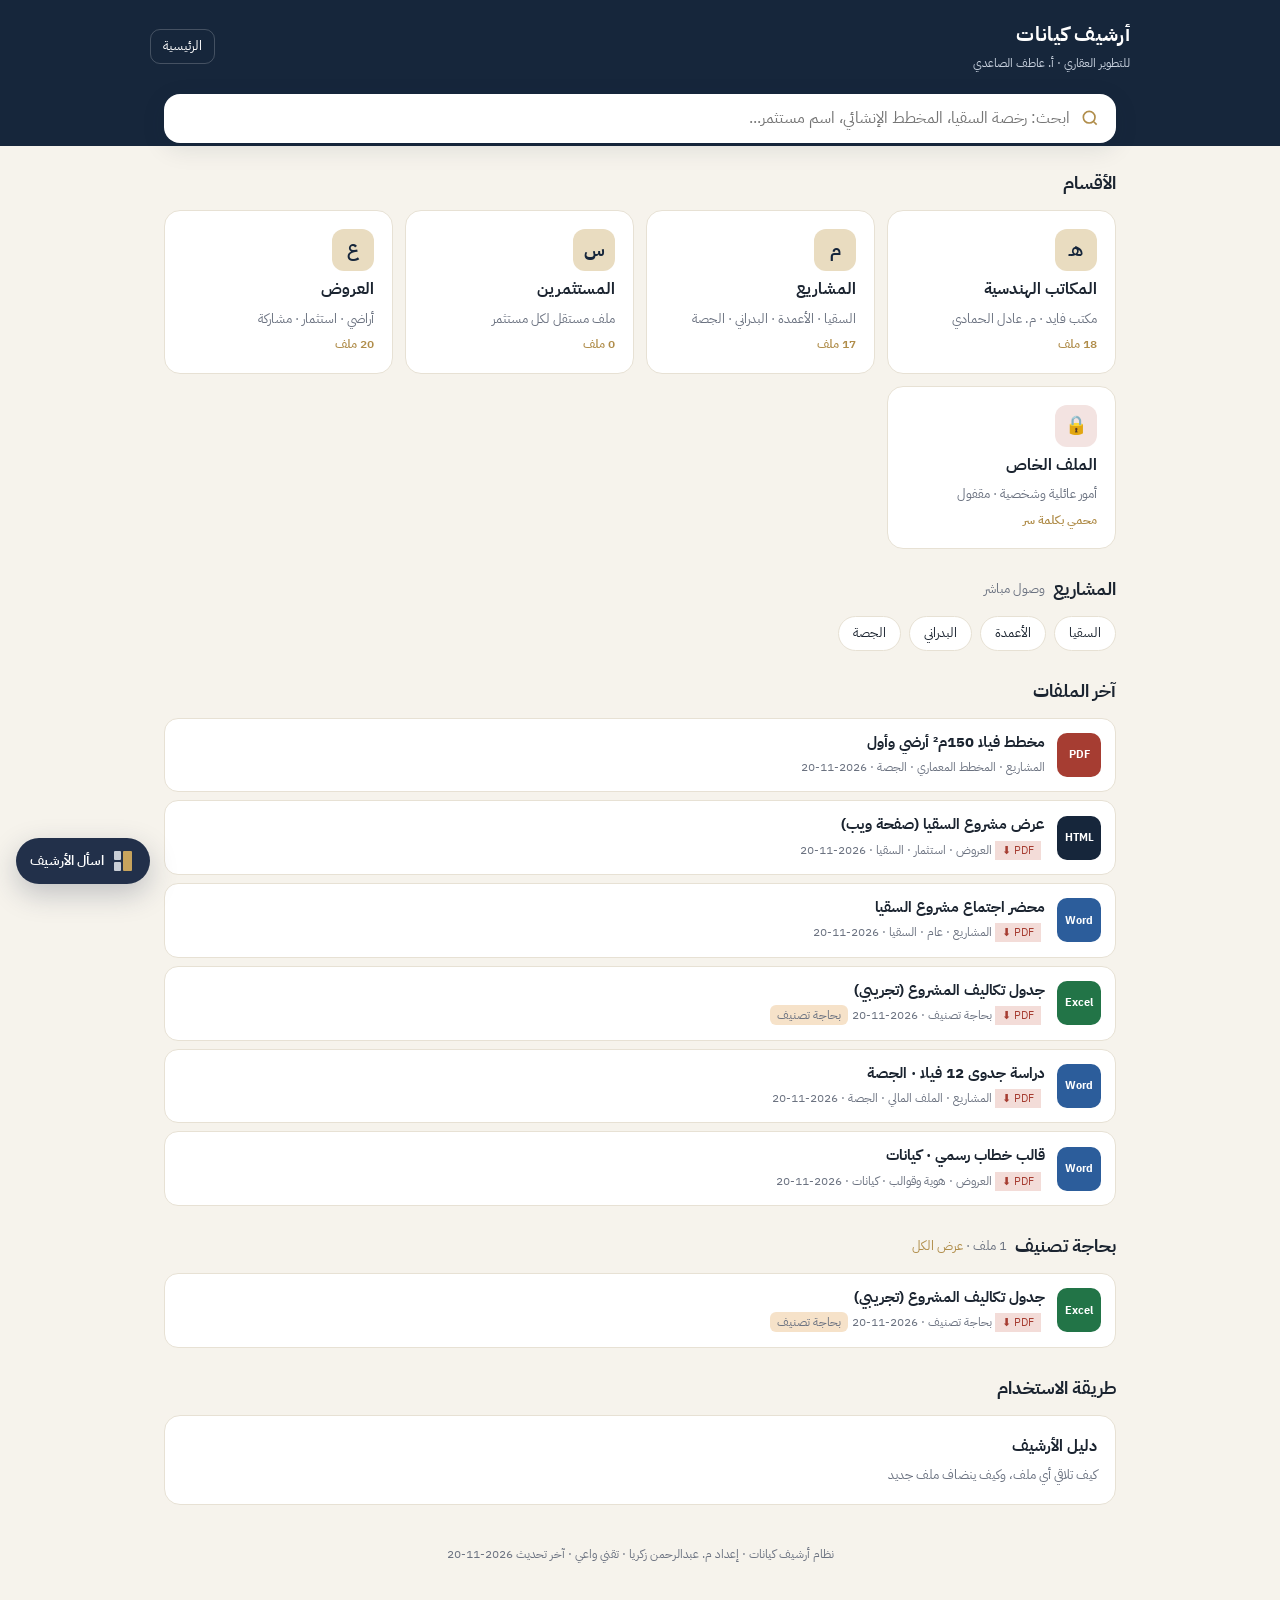
==== commit 2f05fd4a: "أرشيف كيانات: مساعد محادثة، تنبيهات واتساب، هوية كيانات، فريق العشرة - assets/chat.js + chat.css: مس" ====
--- a/index.html
+++ b/index.html
@@ -4,8 +4,9 @@
 <meta charset="utf-8">
 <meta name="viewport" content="width=device-width,initial-scale=1,viewport-fit=cover">
 <title>أرشيف كيانات · أ. عاطف الصاعدي</title>
+<link rel="icon" type="image/svg+xml" href="assets/brand/kayanat-mark.svg">
 <link rel="preconnect" href="https://fonts.googleapis.com">
-<link href="https://fonts.googleapis.com/css2?family=IBM+Plex+Sans+Arabic:wght@400;500;600;700&display=swap" rel="stylesheet">
+<link href="https://fonts.googleapis.com/css2?family=Alexandria:wght@600;700&family=IBM+Plex+Sans+Arabic:wght@400;500;600;700&display=swap" rel="stylesheet">
 <style>
 :root{--bg:#f6f3ec;--card:#fff;--ink:#1b2430;--mute:#6b7280;--line:#e7e1d4;--navy:#16263b;--gold:#b08d4a;--gold2:#e9dcc0;--red:#b4433a}
 *{box-sizing:border-box;margin:0;padding:0}
@@ -165,7 +166,7 @@
  else h=home();
  $('#app').innerHTML=h;window.scrollTo(0,0);
 }
-function openV(id){const f=DATA.files.find(x=>x.id===id);const [c]=typeOf(f);const u=enc(f.path);
+function openV(id){const f=DATA.files.find(x=>x.id===id);if(!f||(f.section==='priv'&&!unlocked))return;const [c]=typeOf(f);const u=enc(f.path);
  $('#vt').textContent=f.title;$('#vo').href=u;$('#vd').href=u;const vp=$('#vp');if(f.pdf){vp.style.display='';vp.href=enc(f.pdf);vp.textContent='نسخة PDF';vp.setAttribute('download','')}else if(c==='pdf'){vp.style.display='';vp.href=u;vp.textContent='PDF';vp.removeAttribute('download')}else{vp.style.display='none'}
  $('#vb').innerHTML=c==='pdf'?`<iframe src="${u}"></iframe>`:c==='img'?`<img src="${u}">`:c==='vid'?`<video src="${u}" controls></video>`:c==='aud'?`<audio src="${u}" controls></audio>`:`<a href="${u}" style="color:#fff">فتح الملف</a>`;
  $('#vm').textContent=['رقم '+f.id,secName(f.section),f.sub,f.project,f.party,f.date,f.note].filter(Boolean).join(' · ');
@@ -174,5 +175,8 @@
 document.addEventListener('keydown',e=>{if(e.key==='Escape')closeV()});
 $('#q').addEventListener('input',route);window.addEventListener('hashchange',()=>{$('#q').value='';route()});route();
 </script>
+<!-- مساعد الأرشيف (شات بوت) · لا تحذف هالسطرين -->
+<link rel="stylesheet" href="assets/chat.css">
+<script src="assets/chat.js" defer></script>
 </body>
 </html>
--- a/assets/chat.css
+++ b/assets/chat.css
@@ -0,0 +1,60 @@
+/* مساعد أرشيف كيانات · بهوية كيانات (الكتلة الواحدة) */
+#kc{--kc-gold:#C8A45D;--kc-ink:#22304A;--kc-stone:#6B7480;--kc-chalk:#F7F5F0;--kc-line:#e7e1d4;font-family:"IBM Plex Sans Arabic",Tahoma,sans-serif}
+#kc .kc-fab{position:fixed;left:16px;bottom:calc(16px + env(safe-area-inset-bottom));z-index:16;display:flex;align-items:center;gap:10px;background:var(--kc-ink);color:#fff;border:0;border-radius:999px;padding:12px 18px 12px 14px;font:inherit;font-size:14px;cursor:pointer;box-shadow:0 10px 28px #22304a40}
+#kc .kc-fab b{font-weight:600}
+#kc .kc-mark{display:grid;grid-template-columns:9px 7px;grid-template-rows:9px 9px;gap:2px}
+#kc .kc-mark i{background:#c9ced6;border-radius:1px}#kc .kc-mark i:first-child{grid-row:span 2;background:var(--kc-gold)}
+#kc.on .kc-fab{display:none}
+#kc .kc-panel{position:fixed;left:16px;bottom:16px;z-index:15;width:400px;max-width:calc(100vw - 32px);height:min(640px,calc(100vh - 32px));background:var(--kc-chalk);border:1px solid var(--kc-line);border-radius:20px;box-shadow:0 20px 60px #22304a33;display:none;flex-direction:column;overflow:hidden}
+#kc.on .kc-panel{display:flex}
+#kc header{background:var(--kc-ink);color:#fff;padding:14px 16px;display:flex;justify-content:space-between;align-items:center;border-bottom:3px solid var(--kc-gold)}
+#kc header b{display:block;font-family:Alexandria,"IBM Plex Sans Arabic",sans-serif;font-size:16px}
+#kc header small{font-size:11.5px;color:#c9ced6}
+#kc .kc-x{background:#ffffff1a;color:#fff;border:0;border-radius:10px;width:34px;height:34px;font-size:15px;cursor:pointer}
+#kc .kc-log{flex:1;overflow-y:auto;padding:14px;display:flex;flex-direction:column;gap:10px;scroll-behavior:smooth}
+#kc .kc-m{max-width:92%;font-size:14px;line-height:1.75;padding:10px 13px;border-radius:16px;word-wrap:break-word}
+#kc .kc-me{align-self:flex-start;background:var(--kc-ink);color:#fff;border-bottom-right-radius:4px}
+#kc .kc-bot{align-self:flex-end;background:#fff;border:1px solid var(--kc-line);border-bottom-left-radius:4px;color:var(--kc-ink);width:92%}
+#kc .kc-bot ul{padding-inline-start:18px;margin:6px 0}
+#kc .kc-mute{color:var(--kc-stone)}#kc .kc-ok{color:#2f7a52;font-weight:600}
+#kc .kc-files{display:flex;flex-direction:column;gap:6px;margin-top:8px}
+#kc .kc-f{border:1px solid var(--kc-line);border-radius:12px;background:var(--kc-chalk);overflow:hidden}
+#kc .kc-open{display:flex;gap:10px;align-items:center;width:100%;background:none;border:0;padding:9px 10px;font:inherit;text-align:right;cursor:pointer;color:inherit}
+#kc .kc-open:hover{background:#fff}
+#kc .kc-t{flex:none;width:44px;height:36px;border-radius:8px;background:var(--kc-ink);color:#fff;display:grid;place-items:center;font-size:10.5px;font-weight:700}
+#kc .kc-open b{display:block;font-size:13.5px;font-weight:600;line-height:1.4}
+#kc .kc-open small{display:block;font-size:11.5px;color:var(--kc-stone);line-height:1.4}
+#kc .kc-acts{display:flex;gap:6px;padding:0 10px 9px;justify-content:flex-start}
+#kc .kc-acts a,#kc .kc-acts button,#kc .kc-row button,#kc .kc-chips button,#kc .kc-tasks button,#kc .kc-link{font:inherit;font-size:12px;border:1px solid var(--kc-line);background:#fff;color:var(--kc-ink);border-radius:999px;padding:4px 11px;cursor:pointer;text-decoration:none}
+#kc .kc-acts a{background:#f3e7cf;border-color:#e8d6b0}
+#kc .kc-row{display:flex;flex-wrap:wrap;gap:6px;margin-top:10px}
+#kc .kc-row button:first-child{background:var(--kc-gold);border-color:var(--kc-gold);color:var(--kc-ink);font-weight:600}
+#kc .kc-chips{display:flex;flex-wrap:wrap;gap:6px;margin-top:8px}
+#kc .kc-chips small{color:var(--kc-gold);font-weight:700;margin-inline-start:3px}
+#kc .kc-tbl{overflow-x:auto;margin-top:8px;border:1px solid var(--kc-line);border-radius:10px}
+#kc table{border-collapse:collapse;width:100%;font-size:12px;min-width:420px}
+#kc th{background:var(--kc-ink);color:#fff;text-align:right;padding:6px 8px;font-weight:600;white-space:nowrap}
+#kc td{padding:6px 8px;border-top:1px solid var(--kc-line);vertical-align:top}
+#kc tr:nth-child(even) td{background:var(--kc-chalk)}
+#kc td a{color:var(--kc-ink);font-weight:600;text-decoration:underline;text-decoration-color:var(--kc-gold)}
+#kc .kc-tasks{list-style:none;padding:0!important;display:flex;flex-direction:column;gap:6px}
+#kc .kc-tasks li{background:var(--kc-chalk);border-radius:10px;padding:8px 10px;font-size:13px}
+#kc .kc-tasks li>span{background:var(--kc-gold);color:var(--kc-ink);font-size:11px;font-weight:700;border-radius:5px;padding:0 6px}
+#kc .kc-tasks small{display:block;color:var(--kc-stone);font-size:11.5px}
+#kc .kc-tasks small a{color:var(--kc-ink)}
+#kc .kc-tasks button{margin-top:5px}
+#kc .kc-link{border-style:dashed}
+#kc .kc-sug{display:flex;gap:6px;overflow-x:auto;padding:8px 12px;border-top:1px solid var(--kc-line);scrollbar-width:none}
+#kc .kc-sug::-webkit-scrollbar{display:none}
+#kc .kc-sug button{flex:none;font:inherit;font-size:12.5px;background:#fff;border:1px solid var(--kc-line);color:var(--kc-ink);border-radius:999px;padding:6px 12px;cursor:pointer}
+#kc .kc-sug button:hover{border-color:var(--kc-gold)}
+#kc .kc-in{display:flex;gap:8px;padding:10px 12px calc(10px + env(safe-area-inset-bottom));background:#fff;border-top:1px solid var(--kc-line)}
+#kc .kc-in input{flex:1;border:1px solid var(--kc-line);border-radius:999px;padding:11px 16px;font:inherit;font-size:16px;outline:0;background:var(--kc-chalk);min-width:0}
+#kc .kc-in input:focus{border-color:var(--kc-gold)}
+#kc .kc-in button{flex:none;width:44px;height:44px;border-radius:50%;border:0;background:var(--kc-gold);color:var(--kc-ink);font-size:17px;cursor:pointer;transform:scaleX(-1)}
+#kc .kc-dots{display:inline-flex;gap:4px}#kc .kc-dots i{width:7px;height:7px;border-radius:50%;background:var(--kc-stone);animation:kcd 1s infinite}
+#kc .kc-dots i:nth-child(2){animation-delay:.15s}#kc .kc-dots i:nth-child(3){animation-delay:.3s}
+@keyframes kcd{0%,100%{opacity:.25}50%{opacity:1}}
+@media (max-width:560px){#kc .kc-panel{left:0;bottom:0;width:100vw;max-width:none;height:100dvh;border-radius:0;border:0}#kc .kc-fab b{font-size:13px}}
+@media print{#kc{display:none}}
+@media (max-width:560px){#kc table{min-width:0}#kc th:nth-child(3),#kc td:nth-child(3){display:none}}
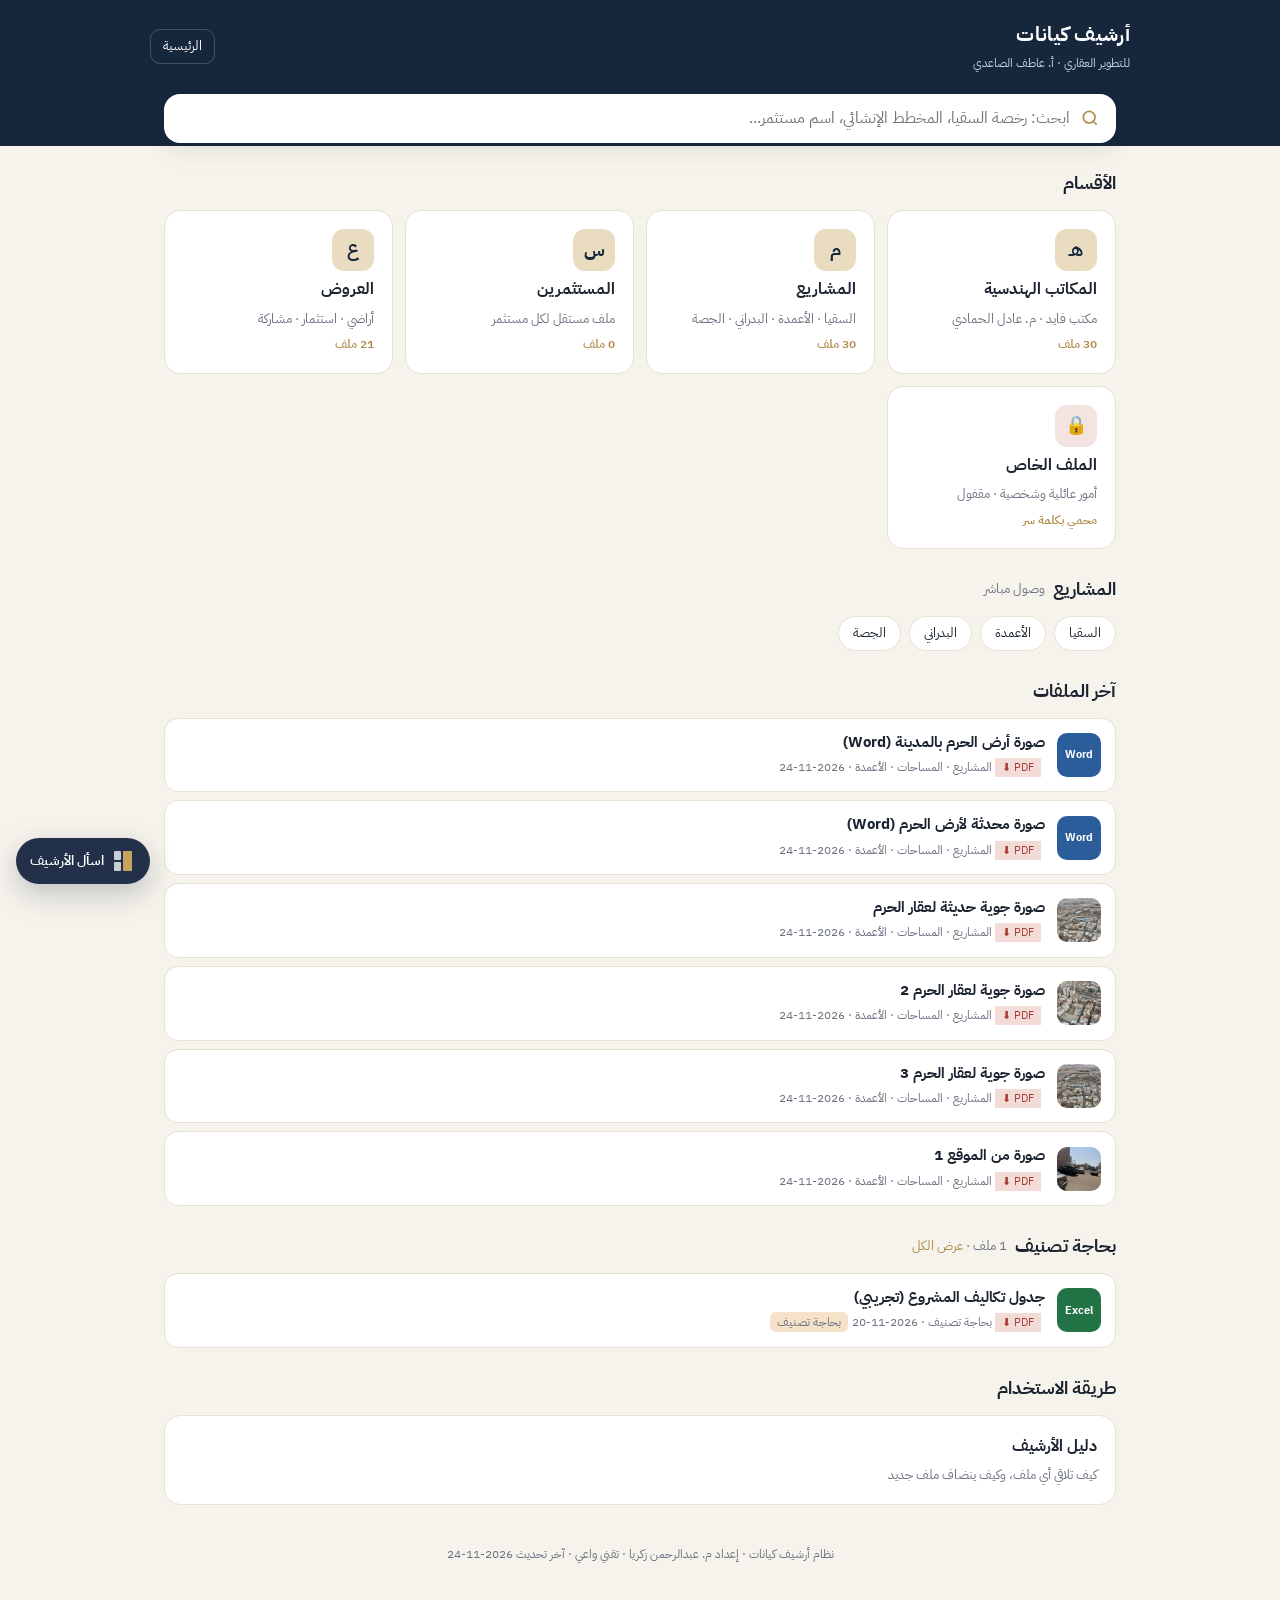
==== commit 8c280c40: "ملفات الأعمدة (أرض الحرم) · واتساب 24/11 15 ملف جديد: وثيقة تملك، إفادة عدم وقف، المستند التنظيمي، و" ====
--- a/index.html
+++ b/index.html
@@ -76,7 +76,7 @@
 </div>
 <div class="viewer" id="viewer"><div class="bar"><b id="vt"></b><div class="acts"><a id="vp" target="_blank" style="background:#a63d32">PDF</a><a id="vo" target="_blank">فتح</a><a id="vd" download>تنزيل</a><button onclick="closeV()">إغلاق ✕</button></div></div><div class="body" id="vb"></div><div class="meta" id="vm"></div></div>
 <script>
-const DATA={"updated": "2026-11-20", "projects": [{"name": "السقيا", "summary": "المالك: أحمد صالح الشثري وشريكه · قطعة رقم 340108020675. فيه: صك الملكية، تثبيت موقع من مكتب فايد، طلب اعتماد العمارة السعودية، محضر اجتماع، وعرض المشروع."}, {"name": "الأعمدة", "summary": "لسا ما وصلت ملفات لهذا المشروع."}, {"name": "البدراني", "summary": "لسا ما وصلت ملفات لهذا المشروع."}, {"name": "الجصة", "summary": "فلل بحي الجصة · مخطط م-م-1115. فيه: 8 صكوك ملكية (154.16.x)، المخطط النهائي للفلل، مخطط فيلا 150م² (PDF + أوتوكاد)، خريطة القطع المتاحة، ودراسة جدوى 12 فيلا. لوكيشن الموقع انطلب لمختبر التربة."}], "investors": [], "files": [{"id": "f1", "title": "مخطط فيلا 150م² أرضي وأول", "section": "proj", "sub": "المخطط المعماري", "project": "الجصة", "party": "", "date": "2026-11-20", "source": "150.pdf", "note": "انبعت مع رسالة «فلل الجصة» الساعة 5:24", "status": "مصنّف", "kw": "", "path": "2-المشاريع/الجصة/المخطط-المعماري/الجصة_المخطط-المعماري_مخطط-فيلا-150م²-أرضي-وأول_2026-11-20.pdf"}, {"id": "f2", "title": "الهوية الوطنية 17-12-2025", "section": "priv", "sub": "", "project": "", "party": "", "date": "2026-11-20", "source": "الهوية الوطنية_17-12-2025.pdf", "note": "", "status": "مصنّف تلقائياً", "kw": "", "path": "5-الملف-الخاص/الملف-الخاص_الهوية-الوطنية-17-12-2025_2026-11-20.pdf"}, {"id": "f3", "title": "شهادة ChatGPT", "section": "priv", "sub": "", "project": "", "party": "", "date": "2026-11-20", "source": "ChatGPT-certificate-NMZ6BIUG.pdf", "note": "واتساب 5:15 · شهادة دورة", "status": "مصنّف", "kw": "ChatGPT-certificate-NMZ6BIUG.pdf", "path": "5-الملف-الخاص/الملف-الخاص_شهادة-ChatGPT_2026-11-20.pdf"}, {"id": "f4", "title": "شهادة Jasper AI", "section": "priv", "sub": "", "project": "", "party": "", "date": "2026-11-20", "source": "Jasper AI-certificate-HG5RATF3.pdf", "note": "واتساب 5:15 · شهادة دورة (انبعتت مرتين، محفوظة مرة وحدة)", "status": "مصنّف", "kw": "Jasper AI-certificate-HG5RATF3.pdf", "path": "5-الملف-الخاص/الملف-الخاص_شهادة-Jasper-AI_2026-11-20.pdf"}, {"id": "f5", "title": "شهادة Midjourney", "section": "priv", "sub": "", "project": "", "party": "", "date": "2026-11-20", "source": "Midjourney-certificate-LDERHIL4.pdf", "note": "واتساب 5:15 · شهادة دورة", "status": "مصنّف", "kw": "Midjourney-certificate-LDERHIL4.pdf", "path": "5-الملف-الخاص/الملف-الخاص_شهادة-Midjourney_2026-11-20.pdf"}, {"id": "f6", "title": "شهادة Lovable", "section": "priv", "sub": "", "project": "", "party": "", "date": "2026-11-20", "source": "Lovable-certificate-UKEFGMX3.pdf", "note": "واتساب 5:15 · شهادة دورة", "status": "مصنّف", "kw": "Lovable-certificate-UKEFGMX3.pdf", "path": "5-الملف-الخاص/الملف-الخاص_شهادة-Lovable_2026-11-20.pdf"}, {"id": "f7", "title": "شهادة حضور · مركز أساس التمكين", "section": "priv", "sub": "", "project": "", "party": "", "date": "2026-11-20", "source": "Certificate.pdf", "note": "واتساب 5:16 · شهادة حضور", "status": "مصنّف", "kw": "Certificate.pdf", "path": "5-الملف-الخاص/الملف-الخاص_شهادة-حضور-·-مركز-أساس-التمكين_2026-11-20.pdf"}, {"id": "f8", "title": "شهادة دورة الوساطة العقارية", "section": "priv", "sub": "", "project": "", "party": "", "date": "2026-11-20", "source": "دورة الوساطه العقاريه.pdf", "note": "واتساب 5:19", "status": "مصنّف", "kw": "دورة الوساطه العقاريه.pdf", "path": "5-الملف-الخاص/الملف-الخاص_شهادة-دورة-الوساطة-العقارية_2026-11-20.pdf"}, {"id": "f9", "title": "شهادة دورة التسويق العقاري", "section": "priv", "sub": "", "project": "", "party": "", "date": "2026-11-20", "source": "دورة التسويق العقاري.pdf", "note": "واتساب 5:19", "status": "مصنّف", "kw": "دورة التسويق العقاري.pdf", "path": "5-الملف-الخاص/الملف-الخاص_شهادة-دورة-التسويق-العقاري_2026-11-20.pdf"}, {"id": "f10", "title": "شهادة دورة التسويق العقاري الإلكتروني", "section": "priv", "sub": "", "project": "", "party": "", "date": "2026-11-20", "source": "دورة التسويق العقاري الالكتروني.pdf", "note": "واتساب 5:19", "status": "مصنّف", "kw": "دورة التسويق العقاري الالكتروني.pdf", "path": "5-الملف-الخاص/الملف-الخاص_شهادة-دورة-التسويق-العقاري-الإلكتروني_2026-11-20.pdf"}, {"id": "f11", "title": "عرض مشروع السقيا (صفحة ويب)", "section": "off", "sub": "استثمار", "project": "السقيا", "party": "", "date": "2026-11-20", "source": "عرض-مشروع-السقيا.html", "note": "واتساب 5:15", "status": "مصنّف", "kw": "عرض-مشروع-السقيا.html", "path": "4-العروض/استثمار/السقيا_استثمار_عرض-مشروع-السقيا-(صفحة-ويب)_2026-11-20.html", "pdf": "_نسخ-PDF/4-العروض/استثمار/السقيا_استثمار_عرض-مشروع-السقيا-(صفحة-ويب)_2026-11-20.pdf"}, {"id": "f12", "title": "محضر اجتماع مشروع السقيا", "section": "proj", "sub": "عام", "project": "السقيا", "party": "", "date": "2026-11-20", "source": "محضر_اجتماع_مشروع_السقيا.docx", "note": "واتساب 5:15", "status": "مصنّف", "kw": "محضر_اجتماع_مشروع_السقيا.docx", "path": "2-المشاريع/السقيا/عام/السقيا_عام_محضر-اجتماع-مشروع-السقيا_2026-11-20.docx", "pdf": "_نسخ-PDF/2-المشاريع/السقيا/عام/السقيا_عام_محضر-اجتماع-مشروع-السقيا_2026-11-20.pdf"}, {"id": "f13", "title": "جدول تكاليف المشروع (تجريبي)", "section": "todo", "sub": "", "project": "", "party": "", "date": "2026-11-20", "source": "جدول_تكاليف_المشروع_تجريبي.xlsx", "note": "واتساب 5:15 · سؤال: هذا لأي مشروع؟ ولا نموذج تدريبي؟", "status": "بحاجة تصنيف", "kw": "جدول_تكاليف_المشروع_تجريبي.xlsx", "path": "0-بحاجة-تصنيف/بحاجة-تصنيف_جدول-تكاليف-المشروع-(تجريبي)_2026-11-20.xlsx", "pdf": "_نسخ-PDF/0-بحاجة-تصنيف/بحاجة-تصنيف_جدول-تكاليف-المشروع-(تجريبي)_2026-11-20.pdf"}, {"id": "f14", "title": "دراسة جدوى 12 فيلا · الجصة", "section": "proj", "sub": "الملف المالي", "project": "الجصة", "party": "", "date": "2026-11-20", "source": "دراسة_جدوى_12_فيلا_الجصة.docx", "note": "واتساب 5:15", "status": "مصنّف", "kw": "دراسة_جدوى_12_فيلا_الجصة.docx", "path": "2-المشاريع/الجصة/الملف-المالي/الجصة_الملف-المالي_دراسة-جدوى-12-فيلا-·-الجصة_2026-11-20.docx", "pdf": "_نسخ-PDF/2-المشاريع/الجصة/الملف-المالي/الجصة_الملف-المالي_دراسة-جدوى-12-فيلا-·-الجصة_2026-11-20.pdf"}, {"id": "f15", "title": "قالب خطاب رسمي · كيانات", "section": "off", "sub": "هوية وقوالب", "project": "", "party": "كيانات", "date": "2026-11-20", "source": "قالب-خطاب-رسمي-كيانات.docx", "note": "واتساب 5:15", "status": "مصنّف", "kw": "قالب-خطاب-رسمي-كيانات.docx", "path": "4-العروض/هوية-وقوالب/كيانات_هوية-وقوالب_قالب-خطاب-رسمي-·-كيانات_2026-11-20.docx", "pdf": "_نسخ-PDF/4-العروض/هوية-وقوالب/كيانات_هوية-وقوالب_قالب-خطاب-رسمي-·-كيانات_2026-11-20.pdf"}, {"id": "f16", "title": "ورق رسمي كيانات للطباعة", "section": "off", "sub": "هوية وقوالب", "project": "", "party": "كيانات", "date": "2026-11-20", "source": "ورق-رسمي-كيانات-للطباعة.pdf", "note": "واتساب 5:16", "status": "مصنّف", "kw": "ورق-رسمي-كيانات-للطباعة.pdf", "path": "4-العروض/هوية-وقوالب/كيانات_هوية-وقوالب_ورق-رسمي-كيانات-للطباعة_2026-11-20.pdf"}, {"id": "f17", "title": "نموذج دراسة جدوى (Excel)", "section": "off", "sub": "هوية وقوالب", "project": "", "party": "كيانات", "date": "2026-11-20", "source": "نموذج-دراسة-جدوى-كيانات.xlsx", "note": "واتساب 5:16", "status": "مصنّف", "kw": "نموذج-دراسة-جدوى-كيانات.xlsx", "path": "4-العروض/هوية-وقوالب/كيانات_هوية-وقوالب_نموذج-دراسة-جدوى-(Excel)_2026-11-20.xlsx", "pdf": "_نسخ-PDF/4-العروض/هوية-وقوالب/كيانات_هوية-وقوالب_نموذج-دراسة-جدوى-(Excel)_2026-11-20.pdf"}, {"id": "f18", "title": "قالب دراسة جدوى · 8 صفحات", "section": "off", "sub": "هوية وقوالب", "project": "", "party": "كيانات", "date": "2026-11-20", "source": "قالب-دراسة-جدوى-كيانات.pdf", "note": "واتساب 5:16", "status": "مصنّف", "kw": "قالب-دراسة-جدوى-كيانات.pdf", "path": "4-العروض/هوية-وقوالب/كيانات_هوية-وقوالب_قالب-دراسة-جدوى-·-8-صفحات_2026-11-20.pdf"}, {"id": "f19", "title": "الهوية البصرية وشعارات كيانات", "section": "off", "sub": "هوية وقوالب", "project": "", "party": "كيانات", "date": "2026-11-20", "source": "kayanat-identity.pdf", "note": "واتساب 5:17 · «شعارات كيانات»", "status": "مصنّف", "kw": "kayanat-identity.pdf", "path": "4-العروض/هوية-وقوالب/كيانات_هوية-وقوالب_الهوية-البصرية-وشعارات-كيانات_2026-11-20.pdf"}, {"id": "f20", "title": "الملف التعريفي المهني · عاطف الصاعدي", "section": "off", "sub": "هوية وقوالب", "project": "", "party": "كيانات", "date": "2026-11-20", "source": "الملف-التعريفي-المهني-عاطف-الصاعدي.pdf", "note": "واتساب 5:17", "status": "مصنّف", "kw": "الملف-التعريفي-المهني-عاطف-الصاعدي.pdf", "path": "4-العروض/هوية-وقوالب/كيانات_هوية-وقوالب_الملف-التعريفي-المهني-·-عاطف-الصاعدي_2026-11-20.pdf"}, {"id": "f21", "title": "عقد وساطة تسويق وبيع مع مالك العقار", "section": "off", "sub": "مشاركة", "project": "", "party": "", "date": "2026-11-20", "source": "UNP-file_261002_190608.pdf", "note": "واتساب 5:16 · عقد منصة الوساطة العقارية", "status": "مصنّف", "kw": "UNP-file_261002_190608.pdf", "path": "4-العروض/مشاركة/العروض_مشاركة_عقد-وساطة-تسويق-وبيع-مع-مالك-العقار_2026-11-20.pdf"}, {"id": "f22", "title": "مذكرة تفاهم وشراكة استراتيجية · كيانات × موف لاير استيت", "section": "off", "sub": "مشاركة", "project": "", "party": "موف لاير استيت", "date": "2026-11-20", "source": "مذكرة تفاهم .pdf", "note": "واتساب 5:19 · «هذي الشراكه اللي وقعتها»", "status": "مصنّف", "kw": "مذكرة تفاهم .pdf", "path": "4-العروض/مشاركة/موف-لاير-استيت_مشاركة_مذكرة-تفاهم-وشراكة-استراتيجية-·-كيانات-×-موف-لاير-استيت_2026-11-20.pdf"}, {"id": "f23", "title": "شهادة السجل التجاري · كيانات (صورة)", "section": "eng", "sub": "الرخص والاعتمادات", "project": "", "party": "كيانات", "date": "2026-11-20", "source": "WhatsApp Image 2026-11-20 at 5.16.04 PM.jpeg", "note": "واتساب 5:16", "status": "مصنّف", "kw": "WhatsApp Image 2026-11-20 at 5.16.04 PM.jpeg", "path": "1-المكاتب-الهندسية/الرخص-والاعتمادات/كيانات_الرخص-والاعتمادات_شهادة-السجل-التجاري-·-كيانات-(صورة)_2026-11-20.jpeg", "pdf": "_نسخ-PDF/1-المكاتب-الهندسية/الرخص-والاعتمادات/كيانات_الرخص-والاعتمادات_شهادة-السجل-التجاري-·-كيانات-(صورة)_2026-11-20.pdf"}, {"id": "f24", "title": "رخصة فال (الوساطة العقارية)", "section": "eng", "sub": "الرخص والاعتمادات", "project": "", "party": "كيانات", "date": "2026-11-20", "source": "رخصة فال.pdf", "note": "واتساب 5:19", "status": "مصنّف", "kw": "رخصة فال.pdf", "path": "1-المكاتب-الهندسية/الرخص-والاعتمادات/كيانات_الرخص-والاعتمادات_رخصة-فال-(الوساطة-العقارية)_2026-11-20.pdf"}, {"id": "f25", "title": "زيارة شركاء · كيانات وموف العقارية", "section": "off", "sub": "مشاركة", "project": "", "party": "موف لاير استيت", "date": "2026-11-20", "source": "WhatsApp Image 2026-11-20 at 5.17.38 PM.jpeg", "note": "واتساب 5:17", "status": "مصنّف", "kw": "WhatsApp Image 2026-11-20 at 5.17.38 PM.jpeg", "path": "4-العروض/مشاركة/موف-لاير-استيت_مشاركة_زيارة-شركاء-·-كيانات-وموف-العقارية_2026-11-20.jpeg", "pdf": "_نسخ-PDF/4-العروض/مشاركة/موف-لاير-استيت_مشاركة_زيارة-شركاء-·-كيانات-وموف-العقارية_2026-11-20.pdf"}, {"id": "f26", "title": "توقيع عقد التسويق · صورة 1", "section": "off", "sub": "مشاركة", "project": "", "party": "شركة التسويق", "date": "2026-11-20", "source": "WhatsApp Image 2026-11-20 at 5.19.37 PM.jpeg", "note": "واتساب 5:19 · «وقعت عقد تسويق مع افضل شركة تسويق بالمدينه»", "status": "مصنّف", "kw": "WhatsApp Image 2026-11-20 at 5.19.37 PM.jpeg", "path": "4-العروض/مشاركة/شركة-التسويق_مشاركة_توقيع-عقد-التسويق-·-صورة-1_2026-11-20.jpeg", "pdf": "_نسخ-PDF/4-العروض/مشاركة/شركة-التسويق_مشاركة_توقيع-عقد-التسويق-·-صورة-1_2026-11-20.pdf"}, {"id": "f27", "title": "توقيع عقد التسويق · فيديو", "section": "off", "sub": "مشاركة", "project": "", "party": "شركة التسويق", "date": "2026-11-20", "source": "WhatsApp Video 2026-11-20 at 5.19.41 PM.mp4", "note": "واتساب 5:19", "status": "مصنّف", "kw": "WhatsApp Video 2026-11-20 at 5.19.41 PM.mp4", "path": "4-العروض/مشاركة/شركة-التسويق_مشاركة_توقيع-عقد-التسويق-·-فيديو_2026-11-20.mp4"}, {"id": "f28", "title": "توقيع عقد التسويق · صورة 2", "section": "off", "sub": "مشاركة", "project": "", "party": "شركة التسويق", "date": "2026-11-20", "source": "WhatsApp Image 2026-11-20 at 5.19.43 PM.jpeg", "note": "واتساب 5:19", "status": "مصنّف", "kw": "WhatsApp Image 2026-11-20 at 5.19.43 PM.jpeg", "path": "4-العروض/مشاركة/شركة-التسويق_مشاركة_توقيع-عقد-التسويق-·-صورة-2_2026-11-20.jpeg", "pdf": "_نسخ-PDF/4-العروض/مشاركة/شركة-التسويق_مشاركة_توقيع-عقد-التسويق-·-صورة-2_2026-11-20.pdf"}, {"id": "f29", "title": "توقيع عقد التسويق · صورة 3", "section": "off", "sub": "مشاركة", "project": "", "party": "شركة التسويق", "date": "2026-11-20", "source": "WhatsApp Image 2026-11-20 at 5.19.43 PM_2.jpeg", "note": "واتساب 5:19", "status": "مصنّف", "kw": "WhatsApp Image 2026-11-20 at 5.19.43 PM_2.jpeg", "path": "4-العروض/مشاركة/شركة-التسويق_مشاركة_توقيع-عقد-التسويق-·-صورة-3_2026-11-20.jpeg", "pdf": "_نسخ-PDF/4-العروض/مشاركة/شركة-التسويق_مشاركة_توقيع-عقد-التسويق-·-صورة-3_2026-11-20.pdf"}, {"id": "f30", "title": "توقيع عقد التسويق · صورة 4", "section": "off", "sub": "مشاركة", "project": "", "party": "شركة التسويق", "date": "2026-11-20", "source": "WhatsApp Image 2026-11-20 at 5.19.44 PM.jpeg", "note": "واتساب 5:19", "status": "مصنّف", "kw": "WhatsApp Image 2026-11-20 at 5.19.44 PM.jpeg", "path": "4-العروض/مشاركة/شركة-التسويق_مشاركة_توقيع-عقد-التسويق-·-صورة-4_2026-11-20.jpeg", "pdf": "_نسخ-PDF/4-العروض/مشاركة/شركة-التسويق_مشاركة_توقيع-عقد-التسويق-·-صورة-4_2026-11-20.pdf"}, {"id": "f31", "title": "توقيع عقد التسويق · صورة 5", "section": "off", "sub": "مشاركة", "project": "", "party": "شركة التسويق", "date": "2026-11-20", "source": "WhatsApp Image 2026-11-20 at 5.19.44 PM_2.jpeg", "note": "واتساب 5:19", "status": "مصنّف", "kw": "WhatsApp Image 2026-11-20 at 5.19.44 PM_2.jpeg", "path": "4-العروض/مشاركة/شركة-التسويق_مشاركة_توقيع-عقد-التسويق-·-صورة-5_2026-11-20.jpeg", "pdf": "_نسخ-PDF/4-العروض/مشاركة/شركة-التسويق_مشاركة_توقيع-عقد-التسويق-·-صورة-5_2026-11-20.pdf"}, {"id": "f32", "title": "توقيع عقد التسويق · صورة 6", "section": "off", "sub": "مشاركة", "project": "", "party": "شركة التسويق", "date": "2026-11-20", "source": "WhatsApp Image 2026-11-20 at 5.19.44 PM_3.jpeg", "note": "واتساب 5:19", "status": "مصنّف", "kw": "WhatsApp Image 2026-11-20 at 5.19.44 PM_3.jpeg", "path": "4-العروض/مشاركة/شركة-التسويق_مشاركة_توقيع-عقد-التسويق-·-صورة-6_2026-11-20.jpeg", "pdf": "_نسخ-PDF/4-العروض/مشاركة/شركة-التسويق_مشاركة_توقيع-عقد-التسويق-·-صورة-6_2026-11-20.pdf"}, {"id": "f33", "title": "صورة اجتماع", "section": "off", "sub": "مشاركة", "project": "", "party": "", "date": "2026-11-20", "source": "WhatsApp Image 2026-11-20 at 5.19.48 PM.jpeg", "note": "واتساب 5:19 · يحتاج تأكيد: أي اجتماع؟", "status": "يحتاج تأكيد", "kw": "WhatsApp Image 2026-11-20 at 5.19.48 PM.jpeg", "path": "4-العروض/مشاركة/العروض_مشاركة_صورة-اجتماع_2026-11-20.jpeg", "pdf": "_نسخ-PDF/4-العروض/مشاركة/العروض_مشاركة_صورة-اجتماع_2026-11-20.pdf"}, {"id": "f34", "title": "صورة اجتماع", "section": "off", "sub": "مشاركة", "project": "", "party": "", "date": "2026-11-20", "source": "WhatsApp Image 2026-11-20 at 5.19.58 PM.jpeg", "note": "واتساب 5:19 · يحتاج تأكيد: أي اجتماع؟", "status": "يحتاج تأكيد", "kw": "WhatsApp Image 2026-11-20 at 5.19.58 PM.jpeg", "path": "4-العروض/مشاركة/العروض_مشاركة_صورة-اجتماع_2026-11-20_v2.jpeg", "pdf": "_نسخ-PDF/4-العروض/مشاركة/العروض_مشاركة_صورة-اجتماع_2026-11-20_v2.pdf"}, {"id": "f35", "title": "طلب اعتماد العمارة السعودية · المالك أحمد صالح الشثري وشريكه", "section": "proj", "sub": "الرخص والاعتمادات", "project": "السقيا", "party": "مكتب فايد", "date": "2026-11-20", "source": "�ﺍﺣﻤﺪ ﺻﺎﻟﺢ ﻋﺒﺪﺍﻟﺮﺣﻤﻦ ﺍﻟﺸﺜﺮي وشريكه (1).pdf", "note": "واتساب 5:22 · بعد رسالة «السقيا»", "status": "مصنّف", "kw": "�ﺍﺣﻤﺪ ﺻﺎﻟﺢ ﻋﺒﺪﺍﻟﺮﺣﻤﻦ ﺍﻟﺸﺜﺮي وشريكه (1).pdf", "path": "2-المشاريع/السقيا/الرخص-والاعتمادات/السقيا_الرخص-والاعتمادات_طلب-اعتماد-العمارة-السعودية-·-المالك-أحمد-صالح-الشثري-وشريكه_2026-11-20.pdf"}, {"id": "f36", "title": "تثبيت موقع · مكتب فايد · قطعة 340108020675", "section": "proj", "sub": "المساحات", "project": "السقيا", "party": "مكتب فايد", "date": "2026-11-20", "source": "20261116123437.pdf", "note": "واتساب 5:22 · بعد رسالة «السقيا»", "status": "مصنّف", "kw": "20261116123437.pdf", "path": "2-المشاريع/السقيا/المساحات/السقيا_المساحات_تثبيت-موقع-·-مكتب-فايد-·-قطعة-340108020675_2026-11-20.pdf"}, {"id": "f37", "title": "صك ملكية السقيا · 340108020675", "section": "proj", "sub": "الحقوق الخاصة", "project": "السقيا", "party": "", "date": "2026-11-20", "source": "صك السقيا.pdf", "note": "واتساب 5:23", "status": "مصنّف", "kw": "صك السقيا.pdf", "path": "2-المشاريع/السقيا/الحقوق-الخاصة/السقيا_الحقوق-الخاصة_صك-ملكية-السقيا-·-340108020675_2026-11-20.pdf"}, {"id": "f38", "title": "صك ملكية · قطعة 154.16.1", "section": "proj", "sub": "الحقوق الخاصة", "project": "الجصة", "party": "", "date": "2026-11-20", "source": "صك154.16.1.pdf", "note": "واتساب 5:24 · مخطط م-م-1115 حي الجصة", "status": "مصنّف", "kw": "صك154.16.1.pdf", "path": "2-المشاريع/الجصة/الحقوق-الخاصة/الجصة_الحقوق-الخاصة_صك-ملكية-·-قطعة-154.16.1_2026-11-20.pdf"}, {"id": "f39", "title": "صك ملكية · قطعة 154.16.2", "section": "proj", "sub": "الحقوق الخاصة", "project": "الجصة", "party": "", "date": "2026-11-20", "source": "صك154.16.2.pdf", "note": "واتساب 5:24", "status": "مصنّف", "kw": "صك154.16.2.pdf", "path": "2-المشاريع/الجصة/الحقوق-الخاصة/الجصة_الحقوق-الخاصة_صك-ملكية-·-قطعة-154.16.2_2026-11-20.pdf"}, {"id": "f40", "title": "صك ملكية · قطعة 154.16.3", "section": "proj", "sub": "الحقوق الخاصة", "project": "الجصة", "party": "", "date": "2026-11-20", "source": "صك154.16.3.pdf", "note": "واتساب 5:24", "status": "مصنّف", "kw": "صك154.16.3.pdf", "path": "2-المشاريع/الجصة/الحقوق-الخاصة/الجصة_الحقوق-الخاصة_صك-ملكية-·-قطعة-154.16.3_2026-11-20.pdf"}, {"id": "f41", "title": "صك ملكية · قطعة 154.16.4", "section": "proj", "sub": "الحقوق الخاصة", "project": "الجصة", "party": "", "date": "2026-11-20", "source": "صك154.16.4.pdf", "note": "واتساب 5:24", "status": "مصنّف", "kw": "صك154.16.4.pdf", "path": "2-المشاريع/الجصة/الحقوق-الخاصة/الجصة_الحقوق-الخاصة_صك-ملكية-·-قطعة-154.16.4_2026-11-20.pdf"}, {"id": "f42", "title": "صك ملكية · قطعة 154.16.17", "section": "proj", "sub": "الحقوق الخاصة", "project": "الجصة", "party": "", "date": "2026-11-20", "source": "صك154.16.17.pdf", "note": "واتساب 5:24", "status": "مصنّف", "kw": "صك154.16.17.pdf", "path": "2-المشاريع/الجصة/الحقوق-الخاصة/الجصة_الحقوق-الخاصة_صك-ملكية-·-قطعة-154.16.17_2026-11-20.pdf"}, {"id": "f43", "title": "صك ملكية · قطعة 154.16.18", "section": "proj", "sub": "الحقوق الخاصة", "project": "الجصة", "party": "", "date": "2026-11-20", "source": "صك154.16.18.pdf", "note": "واتساب 5:24", "status": "مصنّف", "kw": "صك154.16.18.pdf", "path": "2-المشاريع/الجصة/الحقوق-الخاصة/الجصة_الحقوق-الخاصة_صك-ملكية-·-قطعة-154.16.18_2026-11-20.pdf"}, {"id": "f44", "title": "صك ملكية · قطعة 154.16.19", "section": "proj", "sub": "الحقوق الخاصة", "project": "الجصة", "party": "", "date": "2026-11-20", "source": "صك154.16.19.pdf", "note": "واتساب 5:24", "status": "مصنّف", "kw": "صك154.16.19.pdf", "path": "2-المشاريع/الجصة/الحقوق-الخاصة/الجصة_الحقوق-الخاصة_صك-ملكية-·-قطعة-154.16.19_2026-11-20.pdf"}, {"id": "f45", "title": "صك ملكية · قطعة 154.16.20", "section": "proj", "sub": "الحقوق الخاصة", "project": "الجصة", "party": "", "date": "2026-11-20", "source": "صك154.16.20.pdf", "note": "واتساب 5:24", "status": "مصنّف", "kw": "صك154.16.20.pdf", "path": "2-المشاريع/الجصة/الحقوق-الخاصة/الجصة_الحقوق-الخاصة_صك-ملكية-·-قطعة-154.16.20_2026-11-20.pdf"}, {"id": "f46", "title": "المخطط النهائي للفلل", "section": "proj", "sub": "المخطط المعماري", "project": "الجصة", "party": "", "date": "2026-11-20", "source": "النهائي الفلل.pdf", "note": "واتساب 5:25 · «فلل الجصه»", "status": "مصنّف", "kw": "النهائي الفلل.pdf", "path": "2-المشاريع/الجصة/المخطط-المعماري/الجصة_المخطط-المعماري_المخطط-النهائي-للفلل_2026-11-20.pdf"}, {"id": "f47", "title": "مخطط فيلا 150م² · ملف أوتوكاد DWG", "section": "proj", "sub": "المخطط المعماري", "project": "الجصة", "party": "", "date": "2026-11-20", "source": "150م2 اتوكاد.dwg", "note": "واتساب 5:24 · يفتح ببرنامج AutoCAD", "status": "مصنّف", "kw": "150م2 اتوكاد.dwg", "path": "2-المشاريع/الجصة/المخطط-المعماري/الجصة_المخطط-المعماري_مخطط-فيلا-150م²-·-ملف-أوتوكاد-DWG_2026-11-20.dwg"}, {"id": "f48", "title": "مخطط القطع المتاحة · الجصة", "section": "proj", "sub": "المساحات", "project": "الجصة", "party": "", "date": "2026-11-20", "source": "WhatsApp Image 2026-11-20 at 5.24.28 PM.jpeg", "note": "واتساب 5:24 · القطع المحددة بالأخضر والأحمر", "status": "مصنّف", "kw": "WhatsApp Image 2026-11-20 at 5.24.28 PM.jpeg", "path": "2-المشاريع/الجصة/المساحات/الجصة_المساحات_مخطط-القطع-المتاحة-·-الجصة_2026-11-20.jpeg", "pdf": "_نسخ-PDF/2-المشاريع/الجصة/المساحات/الجصة_المساحات_مخطط-القطع-المتاحة-·-الجصة_2026-11-20.pdf"}, {"id": "f49", "title": "مقابلة فيديو · موف العقارية", "section": "off", "sub": "مشاركة", "project": "", "party": "موف لاير استيت", "date": "2026-11-20", "source": "IMG_1073.MOV", "note": "واتساب 5:17 · فيديو 46 ثانية", "status": "مصنّف", "kw": "IMG_1073.MOV", "path": "4-العروض/مشاركة/موف-لاير-استيت_مشاركة_مقابلة-فيديو-·-موف-العقارية_2026-11-20.mov"}]};
+const DATA={"updated": "2026-11-24", "projects": [{"name": "السقيا", "summary": "المالك: أحمد صالح الشثري وشريكه · قطعة رقم 340108020675. فيه: صك الملكية، تثبيت موقع من مكتب فايد، طلب اعتماد العمارة السعودية، محضر اجتماع، وعرض المشروع."}, {"name": "الأعمدة", "summary": "ملفات «أرض الحرم» بالمدينة (وصلت 24/11). فيه: وثيقة تملك 418709001019، إفادة عدم الوقف، المستند التنظيمي، وثيقة أمانة المدينة، المقترح المعماري للمكرم مبارك بن مدخل الصاعدي، صور جوية وصور من الموقع، ومزاد أرض الحرة الشرقية. الموقع على الخريطة: <a href=\"https://maps.app.goo.gl/NkuZXWkVfrdVHr9u9\" target=\"_blank\" style=\"color:var(--gold)\">افتح الموقع</a>"}, {"name": "البدراني", "summary": "لسا ما وصلت ملفات لهذا المشروع."}, {"name": "الجصة", "summary": "فلل بحي الجصة · مخطط م-م-1115. فيه: 8 صكوك ملكية (154.16.x)، المخطط النهائي للفلل، مخطط فيلا 150م² (PDF + أوتوكاد)، خريطة القطع المتاحة، ودراسة جدوى 12 فيلا. لوكيشن الموقع انطلب لمختبر التربة."}], "investors": [], "files": [{"id": "f1", "title": "مخطط فيلا 150م² أرضي وأول", "section": "proj", "sub": "المخطط المعماري", "project": "الجصة", "party": "", "date": "2026-11-20", "source": "150.pdf", "note": "انبعت مع رسالة «فلل الجصة» الساعة 5:24", "status": "مصنّف", "kw": "", "path": "2-المشاريع/الجصة/المخطط-المعماري/الجصة_المخطط-المعماري_مخطط-فيلا-150م²-أرضي-وأول_2026-11-20.pdf"}, {"id": "f2", "title": "الهوية الوطنية 17-12-2025", "section": "priv", "sub": "", "project": "", "party": "", "date": "2026-11-20", "source": "الهوية الوطنية_17-12-2025.pdf", "note": "", "status": "مصنّف تلقائياً", "kw": "", "path": "5-الملف-الخاص/الملف-الخاص_الهوية-الوطنية-17-12-2025_2026-11-20.pdf"}, {"id": "f3", "title": "شهادة ChatGPT", "section": "priv", "sub": "", "project": "", "party": "", "date": "2026-11-20", "source": "ChatGPT-certificate-NMZ6BIUG.pdf", "note": "واتساب 5:15 · شهادة دورة", "status": "مصنّف", "kw": "ChatGPT-certificate-NMZ6BIUG.pdf", "path": "5-الملف-الخاص/الملف-الخاص_شهادة-ChatGPT_2026-11-20.pdf"}, {"id": "f4", "title": "شهادة Jasper AI", "section": "priv", "sub": "", "project": "", "party": "", "date": "2026-11-20", "source": "Jasper AI-certificate-HG5RATF3.pdf", "note": "واتساب 5:15 · شهادة دورة (انبعتت مرتين، محفوظة مرة وحدة)", "status": "مصنّف", "kw": "Jasper AI-certificate-HG5RATF3.pdf", "path": "5-الملف-الخاص/الملف-الخاص_شهادة-Jasper-AI_2026-11-20.pdf"}, {"id": "f5", "title": "شهادة Midjourney", "section": "priv", "sub": "", "project": "", "party": "", "date": "2026-11-20", "source": "Midjourney-certificate-LDERHIL4.pdf", "note": "واتساب 5:15 · شهادة دورة", "status": "مصنّف", "kw": "Midjourney-certificate-LDERHIL4.pdf", "path": "5-الملف-الخاص/الملف-الخاص_شهادة-Midjourney_2026-11-20.pdf"}, {"id": "f6", "title": "شهادة Lovable", "section": "priv", "sub": "", "project": "", "party": "", "date": "2026-11-20", "source": "Lovable-certificate-UKEFGMX3.pdf", "note": "واتساب 5:15 · شهادة دورة", "status": "مصنّف", "kw": "Lovable-certificate-UKEFGMX3.pdf", "path": "5-الملف-الخاص/الملف-الخاص_شهادة-Lovable_2026-11-20.pdf"}, {"id": "f7", "title": "شهادة حضور · مركز أساس التمكين", "section": "priv", "sub": "", "project": "", "party": "", "date": "2026-11-20", "source": "Certificate.pdf", "note": "واتساب 5:16 · شهادة حضور", "status": "مصنّف", "kw": "Certificate.pdf", "path": "5-الملف-الخاص/الملف-الخاص_شهادة-حضور-·-مركز-أساس-التمكين_2026-11-20.pdf"}, {"id": "f8", "title": "شهادة دورة الوساطة العقارية", "section": "priv", "sub": "", "project": "", "party": "", "date": "2026-11-20", "source": "دورة الوساطه العقاريه.pdf", "note": "واتساب 5:19", "status": "مصنّف", "kw": "دورة الوساطه العقاريه.pdf", "path": "5-الملف-الخاص/الملف-الخاص_شهادة-دورة-الوساطة-العقارية_2026-11-20.pdf"}, {"id": "f9", "title": "شهادة دورة التسويق العقاري", "section": "priv", "sub": "", "project": "", "party": "", "date": "2026-11-20", "source": "دورة التسويق العقاري.pdf", "note": "واتساب 5:19", "status": "مصنّف", "kw": "دورة التسويق العقاري.pdf", "path": "5-الملف-الخاص/الملف-الخاص_شهادة-دورة-التسويق-العقاري_2026-11-20.pdf"}, {"id": "f10", "title": "شهادة دورة التسويق العقاري الإلكتروني", "section": "priv", "sub": "", "project": "", "party": "", "date": "2026-11-20", "source": "دورة التسويق العقاري الالكتروني.pdf", "note": "واتساب 5:19", "status": "مصنّف", "kw": "دورة التسويق العقاري الالكتروني.pdf", "path": "5-الملف-الخاص/الملف-الخاص_شهادة-دورة-التسويق-العقاري-الإلكتروني_2026-11-20.pdf"}, {"id": "f11", "title": "عرض مشروع السقيا (صفحة ويب)", "section": "off", "sub": "استثمار", "project": "السقيا", "party": "", "date": "2026-11-20", "source": "عرض-مشروع-السقيا.html", "note": "واتساب 5:15", "status": "مصنّف", "kw": "عرض-مشروع-السقيا.html", "path": "4-العروض/استثمار/السقيا_استثمار_عرض-مشروع-السقيا-(صفحة-ويب)_2026-11-20.html", "pdf": "_نسخ-PDF/4-العروض/استثمار/السقيا_استثمار_عرض-مشروع-السقيا-(صفحة-ويب)_2026-11-20.pdf"}, {"id": "f12", "title": "محضر اجتماع مشروع السقيا", "section": "proj", "sub": "عام", "project": "السقيا", "party": "", "date": "2026-11-20", "source": "محضر_اجتماع_مشروع_السقيا.docx", "note": "واتساب 5:15", "status": "مصنّف", "kw": "محضر_اجتماع_مشروع_السقيا.docx", "path": "2-المشاريع/السقيا/عام/السقيا_عام_محضر-اجتماع-مشروع-السقيا_2026-11-20.docx", "pdf": "_نسخ-PDF/2-المشاريع/السقيا/عام/السقيا_عام_محضر-اجتماع-مشروع-السقيا_2026-11-20.pdf"}, {"id": "f13", "title": "جدول تكاليف المشروع (تجريبي)", "section": "todo", "sub": "", "project": "", "party": "", "date": "2026-11-20", "source": "جدول_تكاليف_المشروع_تجريبي.xlsx", "note": "واتساب 5:15 · سؤال: هذا لأي مشروع؟ ولا نموذج تدريبي؟", "status": "بحاجة تصنيف", "kw": "جدول_تكاليف_المشروع_تجريبي.xlsx", "path": "0-بحاجة-تصنيف/بحاجة-تصنيف_جدول-تكاليف-المشروع-(تجريبي)_2026-11-20.xlsx", "pdf": "_نسخ-PDF/0-بحاجة-تصنيف/بحاجة-تصنيف_جدول-تكاليف-المشروع-(تجريبي)_2026-11-20.pdf"}, {"id": "f14", "title": "دراسة جدوى 12 فيلا · الجصة", "section": "proj", "sub": "الملف المالي", "project": "الجصة", "party": "", "date": "2026-11-20", "source": "دراسة_جدوى_12_فيلا_الجصة.docx", "note": "واتساب 5:15", "status": "مصنّف", "kw": "دراسة_جدوى_12_فيلا_الجصة.docx", "path": "2-المشاريع/الجصة/الملف-المالي/الجصة_الملف-المالي_دراسة-جدوى-12-فيلا-·-الجصة_2026-11-20.docx", "pdf": "_نسخ-PDF/2-المشاريع/الجصة/الملف-المالي/الجصة_الملف-المالي_دراسة-جدوى-12-فيلا-·-الجصة_2026-11-20.pdf"}, {"id": "f15", "title": "قالب خطاب رسمي · كيانات", "section": "off", "sub": "هوية وقوالب", "project": "", "party": "كيانات", "date": "2026-11-20", "source": "قالب-خطاب-رسمي-كيانات.docx", "note": "واتساب 5:15", "status": "مصنّف", "kw": "قالب-خطاب-رسمي-كيانات.docx", "path": "4-العروض/هوية-وقوالب/كيانات_هوية-وقوالب_قالب-خطاب-رسمي-·-كيانات_2026-11-20.docx", "pdf": "_نسخ-PDF/4-العروض/هوية-وقوالب/كيانات_هوية-وقوالب_قالب-خطاب-رسمي-·-كيانات_2026-11-20.pdf"}, {"id": "f16", "title": "ورق رسمي كيانات للطباعة", "section": "off", "sub": "هوية وقوالب", "project": "", "party": "كيانات", "date": "2026-11-20", "source": "ورق-رسمي-كيانات-للطباعة.pdf", "note": "واتساب 5:16", "status": "مصنّف", "kw": "ورق-رسمي-كيانات-للطباعة.pdf", "path": "4-العروض/هوية-وقوالب/كيانات_هوية-وقوالب_ورق-رسمي-كيانات-للطباعة_2026-11-20.pdf"}, {"id": "f17", "title": "نموذج دراسة جدوى (Excel)", "section": "off", "sub": "هوية وقوالب", "project": "", "party": "كيانات", "date": "2026-11-20", "source": "نموذج-دراسة-جدوى-كيانات.xlsx", "note": "واتساب 5:16", "status": "مصنّف", "kw": "نموذج-دراسة-جدوى-كيانات.xlsx", "path": "4-العروض/هوية-وقوالب/كيانات_هوية-وقوالب_نموذج-دراسة-جدوى-(Excel)_2026-11-20.xlsx", "pdf": "_نسخ-PDF/4-العروض/هوية-وقوالب/كيانات_هوية-وقوالب_نموذج-دراسة-جدوى-(Excel)_2026-11-20.pdf"}, {"id": "f18", "title": "قالب دراسة جدوى · 8 صفحات", "section": "off", "sub": "هوية وقوالب", "project": "", "party": "كيانات", "date": "2026-11-20", "source": "قالب-دراسة-جدوى-كيانات.pdf", "note": "واتساب 5:16", "status": "مصنّف", "kw": "قالب-دراسة-جدوى-كيانات.pdf", "path": "4-العروض/هوية-وقوالب/كيانات_هوية-وقوالب_قالب-دراسة-جدوى-·-8-صفحات_2026-11-20.pdf"}, {"id": "f19", "title": "الهوية البصرية وشعارات كيانات", "section": "off", "sub": "هوية وقوالب", "project": "", "party": "كيانات", "date": "2026-11-20", "source": "kayanat-identity.pdf", "note": "واتساب 5:17 · «شعارات كيانات»", "status": "مصنّف", "kw": "kayanat-identity.pdf", "path": "4-العروض/هوية-وقوالب/كيانات_هوية-وقوالب_الهوية-البصرية-وشعارات-كيانات_2026-11-20.pdf"}, {"id": "f20", "title": "الملف التعريفي المهني · عاطف الصاعدي", "section": "off", "sub": "هوية وقوالب", "project": "", "party": "كيانات", "date": "2026-11-20", "source": "الملف-التعريفي-المهني-عاطف-الصاعدي.pdf", "note": "واتساب 5:17", "status": "مصنّف", "kw": "الملف-التعريفي-المهني-عاطف-الصاعدي.pdf", "path": "4-العروض/هوية-وقوالب/كيانات_هوية-وقوالب_الملف-التعريفي-المهني-·-عاطف-الصاعدي_2026-11-20.pdf"}, {"id": "f21", "title": "عقد وساطة تسويق وبيع مع مالك العقار", "section": "off", "sub": "مشاركة", "project": "", "party": "", "date": "2026-11-20", "source": "UNP-file_261002_190608.pdf", "note": "واتساب 5:16 · عقد منصة الوساطة العقارية", "status": "مصنّف", "kw": "UNP-file_261002_190608.pdf", "path": "4-العروض/مشاركة/العروض_مشاركة_عقد-وساطة-تسويق-وبيع-مع-مالك-العقار_2026-11-20.pdf"}, {"id": "f22", "title": "مذكرة تفاهم وشراكة استراتيجية · كيانات × موف لاير استيت", "section": "off", "sub": "مشاركة", "project": "", "party": "موف لاير استيت", "date": "2026-11-20", "source": "مذكرة تفاهم .pdf", "note": "واتساب 5:19 · «هذي الشراكه اللي وقعتها»", "status": "مصنّف", "kw": "مذكرة تفاهم .pdf", "path": "4-العروض/مشاركة/موف-لاير-استيت_مشاركة_مذكرة-تفاهم-وشراكة-استراتيجية-·-كيانات-×-موف-لاير-استيت_2026-11-20.pdf"}, {"id": "f23", "title": "شهادة السجل التجاري · كيانات (صورة)", "section": "eng", "sub": "الرخص والاعتمادات", "project": "", "party": "كيانات", "date": "2026-11-20", "source": "WhatsApp Image 2026-11-20 at 5.16.04 PM.jpeg", "note": "واتساب 5:16", "status": "مصنّف", "kw": "WhatsApp Image 2026-11-20 at 5.16.04 PM.jpeg", "path": "1-المكاتب-الهندسية/الرخص-والاعتمادات/كيانات_الرخص-والاعتمادات_شهادة-السجل-التجاري-·-كيانات-(صورة)_2026-11-20.jpeg", "pdf": "_نسخ-PDF/1-المكاتب-الهندسية/الرخص-والاعتمادات/كيانات_الرخص-والاعتمادات_شهادة-السجل-التجاري-·-كيانات-(صورة)_2026-11-20.pdf"}, {"id": "f24", "title": "رخصة فال (الوساطة العقارية)", "section": "eng", "sub": "الرخص والاعتمادات", "project": "", "party": "كيانات", "date": "2026-11-20", "source": "رخصة فال.pdf", "note": "واتساب 5:19", "status": "مصنّف", "kw": "رخصة فال.pdf", "path": "1-المكاتب-الهندسية/الرخص-والاعتمادات/كيانات_الرخص-والاعتمادات_رخصة-فال-(الوساطة-العقارية)_2026-11-20.pdf"}, {"id": "f25", "title": "زيارة شركاء · كيانات وموف العقارية", "section": "off", "sub": "مشاركة", "project": "", "party": "موف لاير استيت", "date": "2026-11-20", "source": "WhatsApp Image 2026-11-20 at 5.17.38 PM.jpeg", "note": "واتساب 5:17", "status": "مصنّف", "kw": "WhatsApp Image 2026-11-20 at 5.17.38 PM.jpeg", "path": "4-العروض/مشاركة/موف-لاير-استيت_مشاركة_زيارة-شركاء-·-كيانات-وموف-العقارية_2026-11-20.jpeg", "pdf": "_نسخ-PDF/4-العروض/مشاركة/موف-لاير-استيت_مشاركة_زيارة-شركاء-·-كيانات-وموف-العقارية_2026-11-20.pdf"}, {"id": "f26", "title": "توقيع عقد التسويق · صورة 1", "section": "off", "sub": "مشاركة", "project": "", "party": "شركة التسويق", "date": "2026-11-20", "source": "WhatsApp Image 2026-11-20 at 5.19.37 PM.jpeg", "note": "واتساب 5:19 · «وقعت عقد تسويق مع افضل شركة تسويق بالمدينه»", "status": "مصنّف", "kw": "WhatsApp Image 2026-11-20 at 5.19.37 PM.jpeg", "path": "4-العروض/مشاركة/شركة-التسويق_مشاركة_توقيع-عقد-التسويق-·-صورة-1_2026-11-20.jpeg", "pdf": "_نسخ-PDF/4-العروض/مشاركة/شركة-التسويق_مشاركة_توقيع-عقد-التسويق-·-صورة-1_2026-11-20.pdf"}, {"id": "f27", "title": "توقيع عقد التسويق · فيديو", "section": "off", "sub": "مشاركة", "project": "", "party": "شركة التسويق", "date": "2026-11-20", "source": "WhatsApp Video 2026-11-20 at 5.19.41 PM.mp4", "note": "واتساب 5:19", "status": "مصنّف", "kw": "WhatsApp Video 2026-11-20 at 5.19.41 PM.mp4", "path": "4-العروض/مشاركة/شركة-التسويق_مشاركة_توقيع-عقد-التسويق-·-فيديو_2026-11-20.mp4"}, {"id": "f28", "title": "توقيع عقد التسويق · صورة 2", "section": "off", "sub": "مشاركة", "project": "", "party": "شركة التسويق", "date": "2026-11-20", "source": "WhatsApp Image 2026-11-20 at 5.19.43 PM.jpeg", "note": "واتساب 5:19", "status": "مصنّف", "kw": "WhatsApp Image 2026-11-20 at 5.19.43 PM.jpeg", "path": "4-العروض/مشاركة/شركة-التسويق_مشاركة_توقيع-عقد-التسويق-·-صورة-2_2026-11-20.jpeg", "pdf": "_نسخ-PDF/4-العروض/مشاركة/شركة-التسويق_مشاركة_توقيع-عقد-التسويق-·-صورة-2_2026-11-20.pdf"}, {"id": "f29", "title": "توقيع عقد التسويق · صورة 3", "section": "off", "sub": "مشاركة", "project": "", "party": "شركة التسويق", "date": "2026-11-20", "source": "WhatsApp Image 2026-11-20 at 5.19.43 PM_2.jpeg", "note": "واتساب 5:19", "status": "مصنّف", "kw": "WhatsApp Image 2026-11-20 at 5.19.43 PM_2.jpeg", "path": "4-العروض/مشاركة/شركة-التسويق_مشاركة_توقيع-عقد-التسويق-·-صورة-3_2026-11-20.jpeg", "pdf": "_نسخ-PDF/4-العروض/مشاركة/شركة-التسويق_مشاركة_توقيع-عقد-التسويق-·-صورة-3_2026-11-20.pdf"}, {"id": "f30", "title": "توقيع عقد التسويق · صورة 4", "section": "off", "sub": "مشاركة", "project": "", "party": "شركة التسويق", "date": "2026-11-20", "source": "WhatsApp Image 2026-11-20 at 5.19.44 PM.jpeg", "note": "واتساب 5:19", "status": "مصنّف", "kw": "WhatsApp Image 2026-11-20 at 5.19.44 PM.jpeg", "path": "4-العروض/مشاركة/شركة-التسويق_مشاركة_توقيع-عقد-التسويق-·-صورة-4_2026-11-20.jpeg", "pdf": "_نسخ-PDF/4-العروض/مشاركة/شركة-التسويق_مشاركة_توقيع-عقد-التسويق-·-صورة-4_2026-11-20.pdf"}, {"id": "f31", "title": "توقيع عقد التسويق · صورة 5", "section": "off", "sub": "مشاركة", "project": "", "party": "شركة التسويق", "date": "2026-11-20", "source": "WhatsApp Image 2026-11-20 at 5.19.44 PM_2.jpeg", "note": "واتساب 5:19", "status": "مصنّف", "kw": "WhatsApp Image 2026-11-20 at 5.19.44 PM_2.jpeg", "path": "4-العروض/مشاركة/شركة-التسويق_مشاركة_توقيع-عقد-التسويق-·-صورة-5_2026-11-20.jpeg", "pdf": "_نسخ-PDF/4-العروض/مشاركة/شركة-التسويق_مشاركة_توقيع-عقد-التسويق-·-صورة-5_2026-11-20.pdf"}, {"id": "f32", "title": "توقيع عقد التسويق · صورة 6", "section": "off", "sub": "مشاركة", "project": "", "party": "شركة التسويق", "date": "2026-11-20", "source": "WhatsApp Image 2026-11-20 at 5.19.44 PM_3.jpeg", "note": "واتساب 5:19", "status": "مصنّف", "kw": "WhatsApp Image 2026-11-20 at 5.19.44 PM_3.jpeg", "path": "4-العروض/مشاركة/شركة-التسويق_مشاركة_توقيع-عقد-التسويق-·-صورة-6_2026-11-20.jpeg", "pdf": "_نسخ-PDF/4-العروض/مشاركة/شركة-التسويق_مشاركة_توقيع-عقد-التسويق-·-صورة-6_2026-11-20.pdf"}, {"id": "f33", "title": "صورة اجتماع", "section": "off", "sub": "مشاركة", "project": "", "party": "", "date": "2026-11-20", "source": "WhatsApp Image 2026-11-20 at 5.19.48 PM.jpeg", "note": "واتساب 5:19 · يحتاج تأكيد: أي اجتماع؟", "status": "يحتاج تأكيد", "kw": "WhatsApp Image 2026-11-20 at 5.19.48 PM.jpeg", "path": "4-العروض/مشاركة/العروض_مشاركة_صورة-اجتماع_2026-11-20.jpeg", "pdf": "_نسخ-PDF/4-العروض/مشاركة/العروض_مشاركة_صورة-اجتماع_2026-11-20.pdf"}, {"id": "f34", "title": "صورة اجتماع", "section": "off", "sub": "مشاركة", "project": "", "party": "", "date": "2026-11-20", "source": "WhatsApp Image 2026-11-20 at 5.19.58 PM.jpeg", "note": "واتساب 5:19 · يحتاج تأكيد: أي اجتماع؟", "status": "يحتاج تأكيد", "kw": "WhatsApp Image 2026-11-20 at 5.19.58 PM.jpeg", "path": "4-العروض/مشاركة/العروض_مشاركة_صورة-اجتماع_2026-11-20_v2.jpeg", "pdf": "_نسخ-PDF/4-العروض/مشاركة/العروض_مشاركة_صورة-اجتماع_2026-11-20_v2.pdf"}, {"id": "f35", "title": "طلب اعتماد العمارة السعودية · المالك أحمد صالح الشثري وشريكه", "section": "proj", "sub": "الرخص والاعتمادات", "project": "السقيا", "party": "مكتب فايد", "date": "2026-11-20", "source": "�ﺍﺣﻤﺪ ﺻﺎﻟﺢ ﻋﺒﺪﺍﻟﺮﺣﻤﻦ ﺍﻟﺸﺜﺮي وشريكه (1).pdf", "note": "واتساب 5:22 · بعد رسالة «السقيا»", "status": "مصنّف", "kw": "�ﺍﺣﻤﺪ ﺻﺎﻟﺢ ﻋﺒﺪﺍﻟﺮﺣﻤﻦ ﺍﻟﺸﺜﺮي وشريكه (1).pdf", "path": "2-المشاريع/السقيا/الرخص-والاعتمادات/السقيا_الرخص-والاعتمادات_طلب-اعتماد-العمارة-السعودية-·-المالك-أحمد-صالح-الشثري-وشريكه_2026-11-20.pdf"}, {"id": "f36", "title": "تثبيت موقع · مكتب فايد · قطعة 340108020675", "section": "proj", "sub": "المساحات", "project": "السقيا", "party": "مكتب فايد", "date": "2026-11-20", "source": "20261116123437.pdf", "note": "واتساب 5:22 · بعد رسالة «السقيا»", "status": "مصنّف", "kw": "20261116123437.pdf", "path": "2-المشاريع/السقيا/المساحات/السقيا_المساحات_تثبيت-موقع-·-مكتب-فايد-·-قطعة-340108020675_2026-11-20.pdf"}, {"id": "f37", "title": "صك ملكية السقيا · 340108020675", "section": "proj", "sub": "الحقوق الخاصة", "project": "السقيا", "party": "", "date": "2026-11-20", "source": "صك السقيا.pdf", "note": "واتساب 5:23", "status": "مصنّف", "kw": "صك السقيا.pdf", "path": "2-المشاريع/السقيا/الحقوق-الخاصة/السقيا_الحقوق-الخاصة_صك-ملكية-السقيا-·-340108020675_2026-11-20.pdf"}, {"id": "f38", "title": "صك ملكية · قطعة 154.16.1", "section": "proj", "sub": "الحقوق الخاصة", "project": "الجصة", "party": "", "date": "2026-11-20", "source": "صك154.16.1.pdf", "note": "واتساب 5:24 · مخطط م-م-1115 حي الجصة", "status": "مصنّف", "kw": "صك154.16.1.pdf", "path": "2-المشاريع/الجصة/الحقوق-الخاصة/الجصة_الحقوق-الخاصة_صك-ملكية-·-قطعة-154.16.1_2026-11-20.pdf"}, {"id": "f39", "title": "صك ملكية · قطعة 154.16.2", "section": "proj", "sub": "الحقوق الخاصة", "project": "الجصة", "party": "", "date": "2026-11-20", "source": "صك154.16.2.pdf", "note": "واتساب 5:24", "status": "مصنّف", "kw": "صك154.16.2.pdf", "path": "2-المشاريع/الجصة/الحقوق-الخاصة/الجصة_الحقوق-الخاصة_صك-ملكية-·-قطعة-154.16.2_2026-11-20.pdf"}, {"id": "f40", "title": "صك ملكية · قطعة 154.16.3", "section": "proj", "sub": "الحقوق الخاصة", "project": "الجصة", "party": "", "date": "2026-11-20", "source": "صك154.16.3.pdf", "note": "واتساب 5:24", "status": "مصنّف", "kw": "صك154.16.3.pdf", "path": "2-المشاريع/الجصة/الحقوق-الخاصة/الجصة_الحقوق-الخاصة_صك-ملكية-·-قطعة-154.16.3_2026-11-20.pdf"}, {"id": "f41", "title": "صك ملكية · قطعة 154.16.4", "section": "proj", "sub": "الحقوق الخاصة", "project": "الجصة", "party": "", "date": "2026-11-20", "source": "صك154.16.4.pdf", "note": "واتساب 5:24", "status": "مصنّف", "kw": "صك154.16.4.pdf", "path": "2-المشاريع/الجصة/الحقوق-الخاصة/الجصة_الحقوق-الخاصة_صك-ملكية-·-قطعة-154.16.4_2026-11-20.pdf"}, {"id": "f42", "title": "صك ملكية · قطعة 154.16.17", "section": "proj", "sub": "الحقوق الخاصة", "project": "الجصة", "party": "", "date": "2026-11-20", "source": "صك154.16.17.pdf", "note": "واتساب 5:24", "status": "مصنّف", "kw": "صك154.16.17.pdf", "path": "2-المشاريع/الجصة/الحقوق-الخاصة/الجصة_الحقوق-الخاصة_صك-ملكية-·-قطعة-154.16.17_2026-11-20.pdf"}, {"id": "f43", "title": "صك ملكية · قطعة 154.16.18", "section": "proj", "sub": "الحقوق الخاصة", "project": "الجصة", "party": "", "date": "2026-11-20", "source": "صك154.16.18.pdf", "note": "واتساب 5:24", "status": "مصنّف", "kw": "صك154.16.18.pdf", "path": "2-المشاريع/الجصة/الحقوق-الخاصة/الجصة_الحقوق-الخاصة_صك-ملكية-·-قطعة-154.16.18_2026-11-20.pdf"}, {"id": "f44", "title": "صك ملكية · قطعة 154.16.19", "section": "proj", "sub": "الحقوق الخاصة", "project": "الجصة", "party": "", "date": "2026-11-20", "source": "صك154.16.19.pdf", "note": "واتساب 5:24", "status": "مصنّف", "kw": "صك154.16.19.pdf", "path": "2-المشاريع/الجصة/الحقوق-الخاصة/الجصة_الحقوق-الخاصة_صك-ملكية-·-قطعة-154.16.19_2026-11-20.pdf"}, {"id": "f45", "title": "صك ملكية · قطعة 154.16.20", "section": "proj", "sub": "الحقوق الخاصة", "project": "الجصة", "party": "", "date": "2026-11-20", "source": "صك154.16.20.pdf", "note": "واتساب 5:24", "status": "مصنّف", "kw": "صك154.16.20.pdf", "path": "2-المشاريع/الجصة/الحقوق-الخاصة/الجصة_الحقوق-الخاصة_صك-ملكية-·-قطعة-154.16.20_2026-11-20.pdf"}, {"id": "f46", "title": "المخطط النهائي للفلل", "section": "proj", "sub": "المخطط المعماري", "project": "الجصة", "party": "", "date": "2026-11-20", "source": "النهائي الفلل.pdf", "note": "واتساب 5:25 · «فلل الجصه»", "status": "مصنّف", "kw": "النهائي الفلل.pdf", "path": "2-المشاريع/الجصة/المخطط-المعماري/الجصة_المخطط-المعماري_المخطط-النهائي-للفلل_2026-11-20.pdf"}, {"id": "f47", "title": "مخطط فيلا 150م² · ملف أوتوكاد DWG", "section": "proj", "sub": "المخطط المعماري", "project": "الجصة", "party": "", "date": "2026-11-20", "source": "150م2 اتوكاد.dwg", "note": "واتساب 5:24 · يفتح ببرنامج AutoCAD", "status": "مصنّف", "kw": "150م2 اتوكاد.dwg", "path": "2-المشاريع/الجصة/المخطط-المعماري/الجصة_المخطط-المعماري_مخطط-فيلا-150م²-·-ملف-أوتوكاد-DWG_2026-11-20.dwg"}, {"id": "f48", "title": "مخطط القطع المتاحة · الجصة", "section": "proj", "sub": "المساحات", "project": "الجصة", "party": "", "date": "2026-11-20", "source": "WhatsApp Image 2026-11-20 at 5.24.28 PM.jpeg", "note": "واتساب 5:24 · القطع المحددة بالأخضر والأحمر", "status": "مصنّف", "kw": "WhatsApp Image 2026-11-20 at 5.24.28 PM.jpeg", "path": "2-المشاريع/الجصة/المساحات/الجصة_المساحات_مخطط-القطع-المتاحة-·-الجصة_2026-11-20.jpeg", "pdf": "_نسخ-PDF/2-المشاريع/الجصة/المساحات/الجصة_المساحات_مخطط-القطع-المتاحة-·-الجصة_2026-11-20.pdf"}, {"id": "f49", "title": "مقابلة فيديو · موف العقارية", "section": "off", "sub": "مشاركة", "project": "", "party": "موف لاير استيت", "date": "2026-11-20", "source": "IMG_1073.MOV", "note": "واتساب 5:17 · فيديو 46 ثانية", "status": "مصنّف", "kw": "IMG_1073.MOV", "path": "4-العروض/مشاركة/موف-لاير-استيت_مشاركة_مقابلة-فيديو-·-موف-العقارية_2026-11-20.mov"}, {"id": "f50", "title": "صورة أرض الحرم بالمدينة (Word)", "section": "proj", "sub": "المساحات", "project": "الأعمدة", "party": "", "date": "2026-11-24", "source": "صورة ارض الحرم بالمدينة.docx", "note": "واتساب واتساب 24/11 · 5:22 · «هذي ملف الاعمده»", "status": "مصنّف", "kw": "صورة ارض الحرم بالمدينة.docx", "path": "2-المشاريع/الأعمدة/المساحات/الأعمدة_المساحات_صورة-أرض-الحرم-بالمدينة-(Word)_2026-11-24.docx", "pdf": "_نسخ-PDF/2-المشاريع/الأعمدة/المساحات/الأعمدة_المساحات_صورة-أرض-الحرم-بالمدينة-(Word)_2026-11-24.pdf"}, {"id": "f51", "title": "صورة محدثة لأرض الحرم (Word)", "section": "proj", "sub": "المساحات", "project": "الأعمدة", "party": "", "date": "2026-11-24", "source": "صورة محدثة لارض الحرم بالمدينة.docx", "note": "واتساب واتساب 24/11 · 5:22", "status": "مصنّف", "kw": "صورة محدثة لارض الحرم بالمدينة.docx", "path": "2-المشاريع/الأعمدة/المساحات/الأعمدة_المساحات_صورة-محدثة-لأرض-الحرم-(Word)_2026-11-24.docx", "pdf": "_نسخ-PDF/2-المشاريع/الأعمدة/المساحات/الأعمدة_المساحات_صورة-محدثة-لأرض-الحرم-(Word)_2026-11-24.pdf"}, {"id": "f52", "title": "صورة جوية حديثة لعقار الحرم", "section": "proj", "sub": "المساحات", "project": "الأعمدة", "party": "", "date": "2026-11-24", "source": "صورة حديثة لعقار الحرم .JPG.jpeg", "note": "واتساب واتساب 24/11 · 5:22", "status": "مصنّف", "kw": "صورة حديثة لعقار الحرم .JPG.jpeg", "path": "2-المشاريع/الأعمدة/المساحات/الأعمدة_المساحات_صورة-جوية-حديثة-لعقار-الحرم_2026-11-24.jpeg", "pdf": "_نسخ-PDF/2-المشاريع/الأعمدة/المساحات/الأعمدة_المساحات_صورة-جوية-حديثة-لعقار-الحرم_2026-11-24.pdf"}, {"id": "f53", "title": "صورة جوية لعقار الحرم 2", "section": "proj", "sub": "المساحات", "project": "الأعمدة", "party": "", "date": "2026-11-24", "source": "صورة من عقار الحرم 2.JPG.jpeg", "note": "واتساب واتساب 24/11 · 5:22", "status": "مصنّف", "kw": "صورة من عقار الحرم 2.JPG.jpeg", "path": "2-المشاريع/الأعمدة/المساحات/الأعمدة_المساحات_صورة-جوية-لعقار-الحرم-2_2026-11-24.jpeg", "pdf": "_نسخ-PDF/2-المشاريع/الأعمدة/المساحات/الأعمدة_المساحات_صورة-جوية-لعقار-الحرم-2_2026-11-24.pdf"}, {"id": "f54", "title": "صورة جوية لعقار الحرم 3", "section": "proj", "sub": "المساحات", "project": "الأعمدة", "party": "", "date": "2026-11-24", "source": "صورة من عقار الحرم 3.JPG.jpeg", "note": "واتساب واتساب 24/11 · 5:22", "status": "مصنّف", "kw": "صورة من عقار الحرم 3.JPG.jpeg", "path": "2-المشاريع/الأعمدة/المساحات/الأعمدة_المساحات_صورة-جوية-لعقار-الحرم-3_2026-11-24.jpeg", "pdf": "_نسخ-PDF/2-المشاريع/الأعمدة/المساحات/الأعمدة_المساحات_صورة-جوية-لعقار-الحرم-3_2026-11-24.pdf"}, {"id": "f55", "title": "صورة من الموقع 1", "section": "proj", "sub": "المساحات", "project": "الأعمدة", "party": "", "date": "2026-11-24", "source": "WhatsApp Image 2026-11-24 at 5.22.47 PM.jpeg", "note": "واتساب واتساب 24/11 · 5:22", "status": "مصنّف", "kw": "WhatsApp Image 2026-11-24 at 5.22.47 PM.jpeg", "path": "2-المشاريع/الأعمدة/المساحات/الأعمدة_المساحات_صورة-من-الموقع-1_2026-11-24.jpeg", "pdf": "_نسخ-PDF/2-المشاريع/الأعمدة/المساحات/الأعمدة_المساحات_صورة-من-الموقع-1_2026-11-24.pdf"}, {"id": "f56", "title": "صورة من الموقع 2", "section": "proj", "sub": "المساحات", "project": "الأعمدة", "party": "", "date": "2026-11-24", "source": "WhatsApp Image 2026-11-24 at 5.22.47 PM_2.jpeg", "note": "واتساب واتساب 24/11 · 5:22", "status": "مصنّف", "kw": "WhatsApp Image 2026-11-24 at 5.22.47 PM_2.jpeg", "path": "2-المشاريع/الأعمدة/المساحات/الأعمدة_المساحات_صورة-من-الموقع-2_2026-11-24.jpeg", "pdf": "_نسخ-PDF/2-المشاريع/الأعمدة/المساحات/الأعمدة_المساحات_صورة-من-الموقع-2_2026-11-24.pdf"}, {"id": "f57", "title": "إفادة أن أرض الحرم غير موقوفة · 2024-02-07", "section": "proj", "sub": "الحقوق الخاصة", "project": "الأعمدة", "party": "", "date": "2026-11-24", "source": "ارض الحرم غير موقوفة2024-02-07.docx", "note": "واتساب واتساب 24/11 · 5:22", "status": "مصنّف", "kw": "ارض الحرم غير موقوفة2024-02-07.docx", "path": "2-المشاريع/الأعمدة/الحقوق-الخاصة/الأعمدة_الحقوق-الخاصة_إفادة-أن-أرض-الحرم-غير-موقوفة-·-2024-02-07_2026-11-24.docx", "pdf": "_نسخ-PDF/2-المشاريع/الأعمدة/الحقوق-الخاصة/الأعمدة_الحقوق-الخاصة_إفادة-أن-أرض-الحرم-غير-موقوفة-·-2024-02-07_2026-11-24.pdf"}, {"id": "f58", "title": "وثيقة تملك عقار · 418709001019", "section": "proj", "sub": "الحقوق الخاصة", "project": "الأعمدة", "party": "", "date": "2026-11-24", "source": "DOC-20250312-WA0014..pdf", "note": "واتساب واتساب 24/11 · 5:22 · تاريخ الوثيقة 1445/8/3", "status": "مصنّف", "kw": "DOC-20250312-WA0014..pdf", "path": "2-المشاريع/الأعمدة/الحقوق-الخاصة/الأعمدة_الحقوق-الخاصة_وثيقة-تملك-عقار-·-418709001019_2026-11-24.pdf"}, {"id": "f59", "title": "المستند التنظيمي · طلب 48-09-0482", "section": "proj", "sub": "الرخص والاعتمادات", "project": "الأعمدة", "party": "", "date": "2026-11-24", "source": "المستند التنظيمي.pdf", "note": "واتساب واتساب 24/11 · 5:22 · تاريخ الطلب 2026-10-22", "status": "مصنّف", "kw": "المستند التنظيمي.pdf", "path": "2-المشاريع/الأعمدة/الرخص-والاعتمادات/الأعمدة_الرخص-والاعتمادات_المستند-التنظيمي-·-طلب-48-09-0482_2026-11-24.pdf"}, {"id": "f60", "title": "وثيقة أمانة المدينة المنورة · قطاع الشرق · 480526704255", "section": "proj", "sub": "الرخص والاعتمادات", "project": "الأعمدة", "party": "", "date": "2026-11-24", "source": "E8D7550FCEAD4266A972E20E9E654D2E.pdf", "note": "واتساب واتساب 24/11 · 5:22", "status": "مصنّف", "kw": "E8D7550FCEAD4266A972E20E9E654D2E.pdf", "path": "2-المشاريع/الأعمدة/الرخص-والاعتمادات/الأعمدة_الرخص-والاعتمادات_وثيقة-أمانة-المدينة-المنورة-·-قطاع-الشرق-·-480526704255_2026-11-24.pdf"}, {"id": "f61", "title": "المقترح المعماري · المكرم مبارك بن مدخل الصاعدي", "section": "proj", "sub": "المخطط المعماري", "project": "الأعمدة", "party": "", "date": "2026-11-24", "source": "مقترح المكرم - مبارك بن مدخل الصاعدي.pdf", "note": "واتساب واتساب 24/11 · 5:22 · 4 صفحات", "status": "مصنّف", "kw": "مقترح المكرم - مبارك بن مدخل الصاعدي.pdf", "path": "2-المشاريع/الأعمدة/المخطط-المعماري/الأعمدة_المخطط-المعماري_المقترح-المعماري-·-المكرم-مبارك-بن-مدخل-الصاعدي_2026-11-24.pdf"}, {"id": "f62", "title": "مزاد جوار المدينة · أرض سكنية 233.18م² · الحرة الشرقية", "section": "off", "sub": "أراضي", "project": "الأعمدة", "party": "", "date": "2026-11-24", "source": "00مزاد جوار المدينة- ارض الحرم233.pdf", "note": "واتساب واتساب 24/11 · 5:22 · مبلغ المشاركة 50,000 ريال", "status": "مصنّف", "kw": "00مزاد جوار المدينة- ارض الحرم233.pdf", "path": "4-العروض/أراضي/الأعمدة_أراضي_مزاد-جوار-المدينة-·-أرض-سكنية-233.18م²-·-الحرة-الشرقية_2026-11-24.pdf"}, {"id": "f63", "title": "رسالة صوتية معاد توجيهها (0:48)", "section": "proj", "sub": "عام", "project": "الأعمدة", "party": "", "date": "2026-11-24", "source": "رسالة-صوتية-معاد-توجيهها-0.48.ogg", "note": "واتساب واتساب 24/11 · 5:22", "status": "مصنّف", "kw": "رسالة-صوتية-معاد-توجيهها-0.48.ogg", "path": "2-المشاريع/الأعمدة/عام/الأعمدة_عام_رسالة-صوتية-معاد-توجيهها-(0-48)_2026-11-24.ogg"}, {"id": "f64", "title": "الهوية الوطنية · مبارك بن مدخل الصاعدي", "section": "priv", "sub": "", "project": "", "party": "", "date": "2026-11-24", "source": "WhatsApp Image 2026-11-24 at 5.22.46 PM.jpeg", "note": "واتساب واتساب 24/11 · 5:22", "status": "مصنّف", "kw": "WhatsApp Image 2026-11-24 at 5.22.46 PM.jpeg", "path": "5-الملف-الخاص/الملف-الخاص_الهوية-الوطنية-·-مبارك-بن-مدخل-الصاعدي_2026-11-24.jpeg", "pdf": "_نسخ-PDF/5-الملف-الخاص/الملف-الخاص_الهوية-الوطنية-·-مبارك-بن-مدخل-الصاعدي_2026-11-24.pdf"}]};
 const PRIV_HASH="a5994f1d21df842a7dc3a3e3326f5a4032a6abe535f1c9ddd8ed4a142670b2ff";
 const $=s=>document.querySelector(s);
 document.getElementById('upd').textContent=DATA.updated;
--- a/assets/chat.css
+++ b/assets/chat.css
@@ -58,3 +58,9 @@
 @media (max-width:560px){#kc .kc-panel{left:0;bottom:0;width:100vw;max-width:none;height:100dvh;border-radius:0;border:0}#kc .kc-fab b{font-size:13px}}
 @media print{#kc{display:none}}
 @media (max-width:560px){#kc table{min-width:0}#kc th:nth-child(3),#kc td:nth-child(3){display:none}}
+/* الأوامر الصوتية */
+#kc .kc-mic{flex:none;width:44px;height:44px;border-radius:50%;border:1px solid var(--kc-line);background:#fff;color:var(--kc-ink);display:grid;place-items:center;cursor:pointer;transition:background .2s}
+#kc .kc-mic:hover{border-color:var(--kc-gold)}
+#kc.kc-listening .kc-mic{background:#B4433A;border-color:#B4433A;color:#fff;animation:kcmic 1.2s infinite}
+#kc.kc-listening .kc-in input{border-color:#B4433A}
+@keyframes kcmic{0%{box-shadow:0 0 0 0 #b4433a66}100%{box-shadow:0 0 0 12px #b4433a00}}
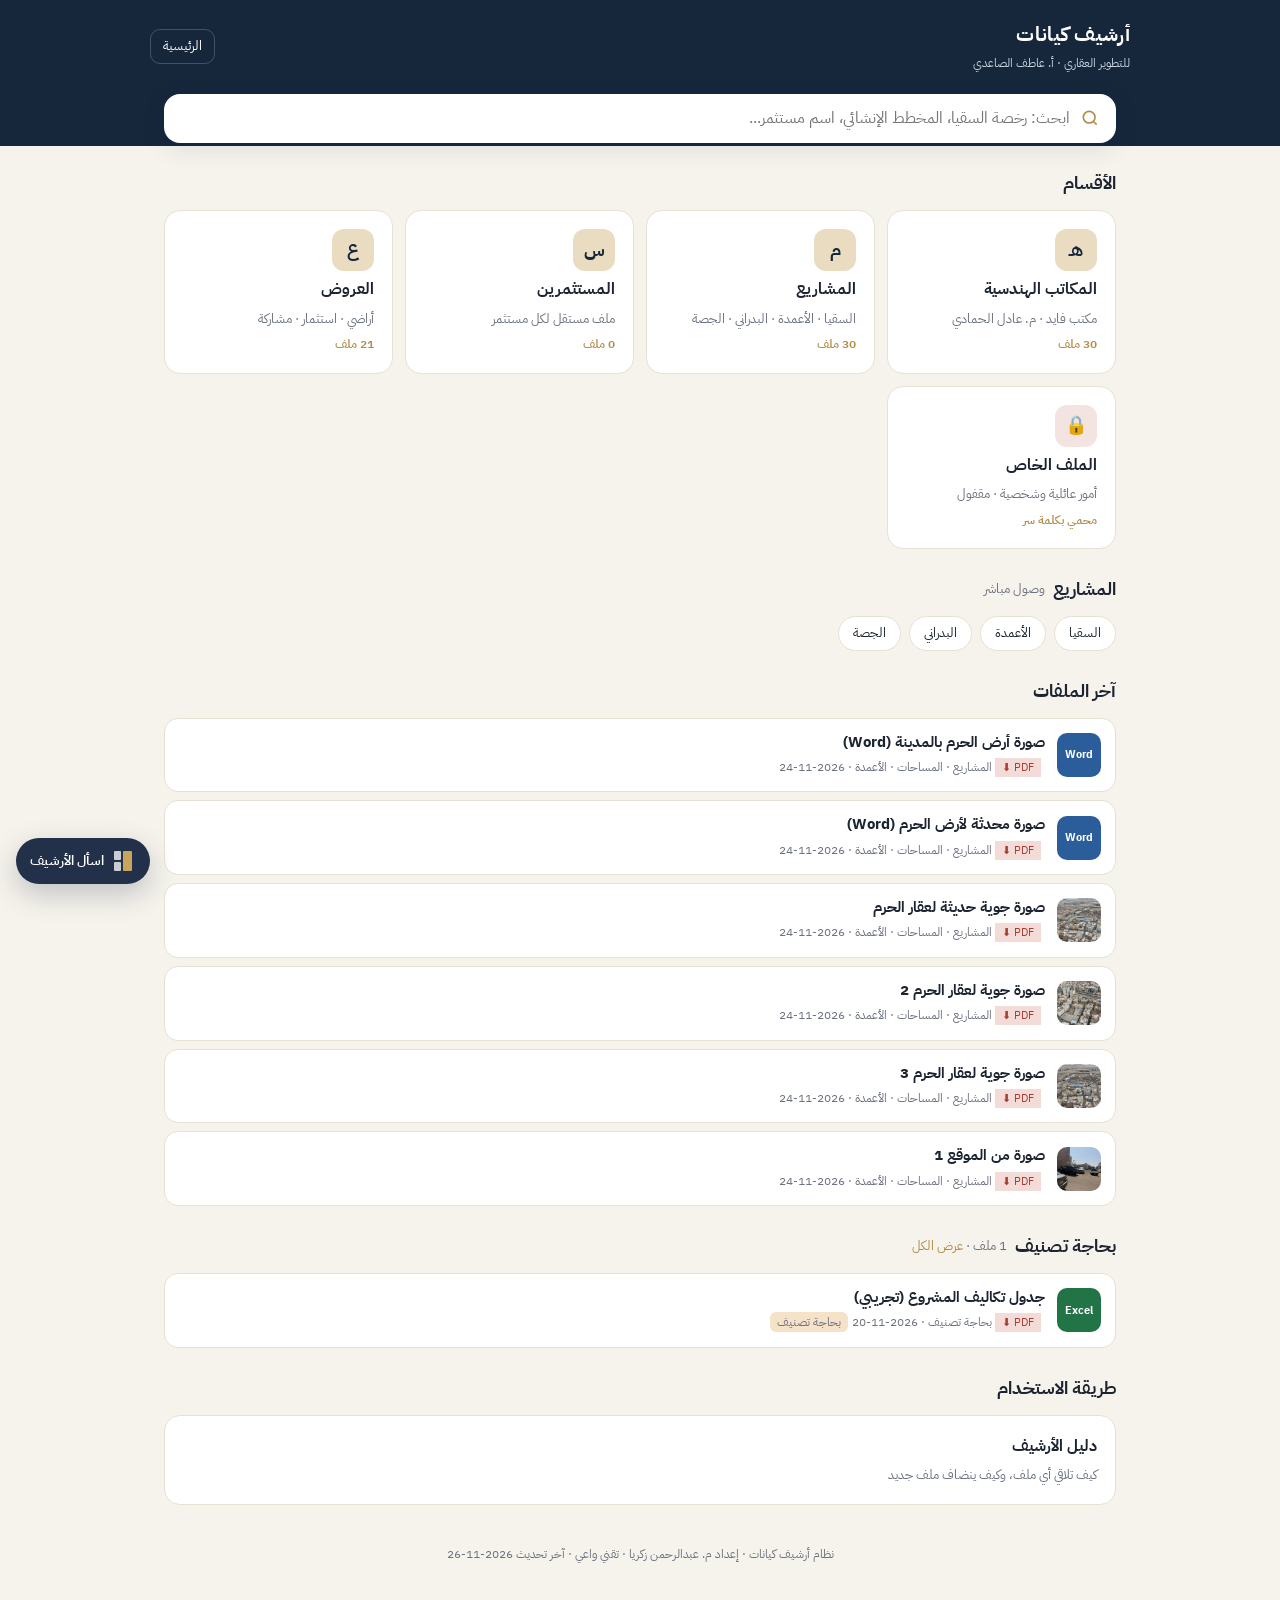
==== commit c75aee11: "الوكيل: ترتيب المشاريع › السقيا من الأحدث للأقدم نفّذها: shakeronex5@gmail.com رقم العملية: 1" ====
--- a/index.html
+++ b/index.html
@@ -76,7 +76,7 @@
 </div>
 <div class="viewer" id="viewer"><div class="bar"><b id="vt"></b><div class="acts"><a id="vp" target="_blank" style="background:#a63d32">PDF</a><a id="vo" target="_blank">فتح</a><a id="vd" download>تنزيل</a><button onclick="closeV()">إغلاق ✕</button></div></div><div class="body" id="vb"></div><div class="meta" id="vm"></div></div>
 <script>
-const DATA={"updated": "2026-11-24", "projects": [{"name": "السقيا", "summary": "المالك: أحمد صالح الشثري وشريكه · قطعة رقم 340108020675. فيه: صك الملكية، تثبيت موقع من مكتب فايد، طلب اعتماد العمارة السعودية، محضر اجتماع، وعرض المشروع."}, {"name": "الأعمدة", "summary": "ملفات «أرض الحرم» بالمدينة (وصلت 24/11). فيه: وثيقة تملك 418709001019، إفادة عدم الوقف، المستند التنظيمي، وثيقة أمانة المدينة، المقترح المعماري للمكرم مبارك بن مدخل الصاعدي، صور جوية وصور من الموقع، ومزاد أرض الحرة الشرقية. الموقع على الخريطة: <a href=\"https://maps.app.goo.gl/NkuZXWkVfrdVHr9u9\" target=\"_blank\" style=\"color:var(--gold)\">افتح الموقع</a>"}, {"name": "البدراني", "summary": "لسا ما وصلت ملفات لهذا المشروع."}, {"name": "الجصة", "summary": "فلل بحي الجصة · مخطط م-م-1115. فيه: 8 صكوك ملكية (154.16.x)، المخطط النهائي للفلل، مخطط فيلا 150م² (PDF + أوتوكاد)، خريطة القطع المتاحة، ودراسة جدوى 12 فيلا. لوكيشن الموقع انطلب لمختبر التربة."}], "investors": [], "files": [{"id": "f1", "title": "مخطط فيلا 150م² أرضي وأول", "section": "proj", "sub": "المخطط المعماري", "project": "الجصة", "party": "", "date": "2026-11-20", "source": "150.pdf", "note": "انبعت مع رسالة «فلل الجصة» الساعة 5:24", "status": "مصنّف", "kw": "", "path": "2-المشاريع/الجصة/المخطط-المعماري/الجصة_المخطط-المعماري_مخطط-فيلا-150م²-أرضي-وأول_2026-11-20.pdf"}, {"id": "f2", "title": "الهوية الوطنية 17-12-2025", "section": "priv", "sub": "", "project": "", "party": "", "date": "2026-11-20", "source": "الهوية الوطنية_17-12-2025.pdf", "note": "", "status": "مصنّف تلقائياً", "kw": "", "path": "5-الملف-الخاص/الملف-الخاص_الهوية-الوطنية-17-12-2025_2026-11-20.pdf"}, {"id": "f3", "title": "شهادة ChatGPT", "section": "priv", "sub": "", "project": "", "party": "", "date": "2026-11-20", "source": "ChatGPT-certificate-NMZ6BIUG.pdf", "note": "واتساب 5:15 · شهادة دورة", "status": "مصنّف", "kw": "ChatGPT-certificate-NMZ6BIUG.pdf", "path": "5-الملف-الخاص/الملف-الخاص_شهادة-ChatGPT_2026-11-20.pdf"}, {"id": "f4", "title": "شهادة Jasper AI", "section": "priv", "sub": "", "project": "", "party": "", "date": "2026-11-20", "source": "Jasper AI-certificate-HG5RATF3.pdf", "note": "واتساب 5:15 · شهادة دورة (انبعتت مرتين، محفوظة مرة وحدة)", "status": "مصنّف", "kw": "Jasper AI-certificate-HG5RATF3.pdf", "path": "5-الملف-الخاص/الملف-الخاص_شهادة-Jasper-AI_2026-11-20.pdf"}, {"id": "f5", "title": "شهادة Midjourney", "section": "priv", "sub": "", "project": "", "party": "", "date": "2026-11-20", "source": "Midjourney-certificate-LDERHIL4.pdf", "note": "واتساب 5:15 · شهادة دورة", "status": "مصنّف", "kw": "Midjourney-certificate-LDERHIL4.pdf", "path": "5-الملف-الخاص/الملف-الخاص_شهادة-Midjourney_2026-11-20.pdf"}, {"id": "f6", "title": "شهادة Lovable", "section": "priv", "sub": "", "project": "", "party": "", "date": "2026-11-20", "source": "Lovable-certificate-UKEFGMX3.pdf", "note": "واتساب 5:15 · شهادة دورة", "status": "مصنّف", "kw": "Lovable-certificate-UKEFGMX3.pdf", "path": "5-الملف-الخاص/الملف-الخاص_شهادة-Lovable_2026-11-20.pdf"}, {"id": "f7", "title": "شهادة حضور · مركز أساس التمكين", "section": "priv", "sub": "", "project": "", "party": "", "date": "2026-11-20", "source": "Certificate.pdf", "note": "واتساب 5:16 · شهادة حضور", "status": "مصنّف", "kw": "Certificate.pdf", "path": "5-الملف-الخاص/الملف-الخاص_شهادة-حضور-·-مركز-أساس-التمكين_2026-11-20.pdf"}, {"id": "f8", "title": "شهادة دورة الوساطة العقارية", "section": "priv", "sub": "", "project": "", "party": "", "date": "2026-11-20", "source": "دورة الوساطه العقاريه.pdf", "note": "واتساب 5:19", "status": "مصنّف", "kw": "دورة الوساطه العقاريه.pdf", "path": "5-الملف-الخاص/الملف-الخاص_شهادة-دورة-الوساطة-العقارية_2026-11-20.pdf"}, {"id": "f9", "title": "شهادة دورة التسويق العقاري", "section": "priv", "sub": "", "project": "", "party": "", "date": "2026-11-20", "source": "دورة التسويق العقاري.pdf", "note": "واتساب 5:19", "status": "مصنّف", "kw": "دورة التسويق العقاري.pdf", "path": "5-الملف-الخاص/الملف-الخاص_شهادة-دورة-التسويق-العقاري_2026-11-20.pdf"}, {"id": "f10", "title": "شهادة دورة التسويق العقاري الإلكتروني", "section": "priv", "sub": "", "project": "", "party": "", "date": "2026-11-20", "source": "دورة التسويق العقاري الالكتروني.pdf", "note": "واتساب 5:19", "status": "مصنّف", "kw": "دورة التسويق العقاري الالكتروني.pdf", "path": "5-الملف-الخاص/الملف-الخاص_شهادة-دورة-التسويق-العقاري-الإلكتروني_2026-11-20.pdf"}, {"id": "f11", "title": "عرض مشروع السقيا (صفحة ويب)", "section": "off", "sub": "استثمار", "project": "السقيا", "party": "", "date": "2026-11-20", "source": "عرض-مشروع-السقيا.html", "note": "واتساب 5:15", "status": "مصنّف", "kw": "عرض-مشروع-السقيا.html", "path": "4-العروض/استثمار/السقيا_استثمار_عرض-مشروع-السقيا-(صفحة-ويب)_2026-11-20.html", "pdf": "_نسخ-PDF/4-العروض/استثمار/السقيا_استثمار_عرض-مشروع-السقيا-(صفحة-ويب)_2026-11-20.pdf"}, {"id": "f12", "title": "محضر اجتماع مشروع السقيا", "section": "proj", "sub": "عام", "project": "السقيا", "party": "", "date": "2026-11-20", "source": "محضر_اجتماع_مشروع_السقيا.docx", "note": "واتساب 5:15", "status": "مصنّف", "kw": "محضر_اجتماع_مشروع_السقيا.docx", "path": "2-المشاريع/السقيا/عام/السقيا_عام_محضر-اجتماع-مشروع-السقيا_2026-11-20.docx", "pdf": "_نسخ-PDF/2-المشاريع/السقيا/عام/السقيا_عام_محضر-اجتماع-مشروع-السقيا_2026-11-20.pdf"}, {"id": "f13", "title": "جدول تكاليف المشروع (تجريبي)", "section": "todo", "sub": "", "project": "", "party": "", "date": "2026-11-20", "source": "جدول_تكاليف_المشروع_تجريبي.xlsx", "note": "واتساب 5:15 · سؤال: هذا لأي مشروع؟ ولا نموذج تدريبي؟", "status": "بحاجة تصنيف", "kw": "جدول_تكاليف_المشروع_تجريبي.xlsx", "path": "0-بحاجة-تصنيف/بحاجة-تصنيف_جدول-تكاليف-المشروع-(تجريبي)_2026-11-20.xlsx", "pdf": "_نسخ-PDF/0-بحاجة-تصنيف/بحاجة-تصنيف_جدول-تكاليف-المشروع-(تجريبي)_2026-11-20.pdf"}, {"id": "f14", "title": "دراسة جدوى 12 فيلا · الجصة", "section": "proj", "sub": "الملف المالي", "project": "الجصة", "party": "", "date": "2026-11-20", "source": "دراسة_جدوى_12_فيلا_الجصة.docx", "note": "واتساب 5:15", "status": "مصنّف", "kw": "دراسة_جدوى_12_فيلا_الجصة.docx", "path": "2-المشاريع/الجصة/الملف-المالي/الجصة_الملف-المالي_دراسة-جدوى-12-فيلا-·-الجصة_2026-11-20.docx", "pdf": "_نسخ-PDF/2-المشاريع/الجصة/الملف-المالي/الجصة_الملف-المالي_دراسة-جدوى-12-فيلا-·-الجصة_2026-11-20.pdf"}, {"id": "f15", "title": "قالب خطاب رسمي · كيانات", "section": "off", "sub": "هوية وقوالب", "project": "", "party": "كيانات", "date": "2026-11-20", "source": "قالب-خطاب-رسمي-كيانات.docx", "note": "واتساب 5:15", "status": "مصنّف", "kw": "قالب-خطاب-رسمي-كيانات.docx", "path": "4-العروض/هوية-وقوالب/كيانات_هوية-وقوالب_قالب-خطاب-رسمي-·-كيانات_2026-11-20.docx", "pdf": "_نسخ-PDF/4-العروض/هوية-وقوالب/كيانات_هوية-وقوالب_قالب-خطاب-رسمي-·-كيانات_2026-11-20.pdf"}, {"id": "f16", "title": "ورق رسمي كيانات للطباعة", "section": "off", "sub": "هوية وقوالب", "project": "", "party": "كيانات", "date": "2026-11-20", "source": "ورق-رسمي-كيانات-للطباعة.pdf", "note": "واتساب 5:16", "status": "مصنّف", "kw": "ورق-رسمي-كيانات-للطباعة.pdf", "path": "4-العروض/هوية-وقوالب/كيانات_هوية-وقوالب_ورق-رسمي-كيانات-للطباعة_2026-11-20.pdf"}, {"id": "f17", "title": "نموذج دراسة جدوى (Excel)", "section": "off", "sub": "هوية وقوالب", "project": "", "party": "كيانات", "date": "2026-11-20", "source": "نموذج-دراسة-جدوى-كيانات.xlsx", "note": "واتساب 5:16", "status": "مصنّف", "kw": "نموذج-دراسة-جدوى-كيانات.xlsx", "path": "4-العروض/هوية-وقوالب/كيانات_هوية-وقوالب_نموذج-دراسة-جدوى-(Excel)_2026-11-20.xlsx", "pdf": "_نسخ-PDF/4-العروض/هوية-وقوالب/كيانات_هوية-وقوالب_نموذج-دراسة-جدوى-(Excel)_2026-11-20.pdf"}, {"id": "f18", "title": "قالب دراسة جدوى · 8 صفحات", "section": "off", "sub": "هوية وقوالب", "project": "", "party": "كيانات", "date": "2026-11-20", "source": "قالب-دراسة-جدوى-كيانات.pdf", "note": "واتساب 5:16", "status": "مصنّف", "kw": "قالب-دراسة-جدوى-كيانات.pdf", "path": "4-العروض/هوية-وقوالب/كيانات_هوية-وقوالب_قالب-دراسة-جدوى-·-8-صفحات_2026-11-20.pdf"}, {"id": "f19", "title": "الهوية البصرية وشعارات كيانات", "section": "off", "sub": "هوية وقوالب", "project": "", "party": "كيانات", "date": "2026-11-20", "source": "kayanat-identity.pdf", "note": "واتساب 5:17 · «شعارات كيانات»", "status": "مصنّف", "kw": "kayanat-identity.pdf", "path": "4-العروض/هوية-وقوالب/كيانات_هوية-وقوالب_الهوية-البصرية-وشعارات-كيانات_2026-11-20.pdf"}, {"id": "f20", "title": "الملف التعريفي المهني · عاطف الصاعدي", "section": "off", "sub": "هوية وقوالب", "project": "", "party": "كيانات", "date": "2026-11-20", "source": "الملف-التعريفي-المهني-عاطف-الصاعدي.pdf", "note": "واتساب 5:17", "status": "مصنّف", "kw": "الملف-التعريفي-المهني-عاطف-الصاعدي.pdf", "path": "4-العروض/هوية-وقوالب/كيانات_هوية-وقوالب_الملف-التعريفي-المهني-·-عاطف-الصاعدي_2026-11-20.pdf"}, {"id": "f21", "title": "عقد وساطة تسويق وبيع مع مالك العقار", "section": "off", "sub": "مشاركة", "project": "", "party": "", "date": "2026-11-20", "source": "UNP-file_261002_190608.pdf", "note": "واتساب 5:16 · عقد منصة الوساطة العقارية", "status": "مصنّف", "kw": "UNP-file_261002_190608.pdf", "path": "4-العروض/مشاركة/العروض_مشاركة_عقد-وساطة-تسويق-وبيع-مع-مالك-العقار_2026-11-20.pdf"}, {"id": "f22", "title": "مذكرة تفاهم وشراكة استراتيجية · كيانات × موف لاير استيت", "section": "off", "sub": "مشاركة", "project": "", "party": "موف لاير استيت", "date": "2026-11-20", "source": "مذكرة تفاهم .pdf", "note": "واتساب 5:19 · «هذي الشراكه اللي وقعتها»", "status": "مصنّف", "kw": "مذكرة تفاهم .pdf", "path": "4-العروض/مشاركة/موف-لاير-استيت_مشاركة_مذكرة-تفاهم-وشراكة-استراتيجية-·-كيانات-×-موف-لاير-استيت_2026-11-20.pdf"}, {"id": "f23", "title": "شهادة السجل التجاري · كيانات (صورة)", "section": "eng", "sub": "الرخص والاعتمادات", "project": "", "party": "كيانات", "date": "2026-11-20", "source": "WhatsApp Image 2026-11-20 at 5.16.04 PM.jpeg", "note": "واتساب 5:16", "status": "مصنّف", "kw": "WhatsApp Image 2026-11-20 at 5.16.04 PM.jpeg", "path": "1-المكاتب-الهندسية/الرخص-والاعتمادات/كيانات_الرخص-والاعتمادات_شهادة-السجل-التجاري-·-كيانات-(صورة)_2026-11-20.jpeg", "pdf": "_نسخ-PDF/1-المكاتب-الهندسية/الرخص-والاعتمادات/كيانات_الرخص-والاعتمادات_شهادة-السجل-التجاري-·-كيانات-(صورة)_2026-11-20.pdf"}, {"id": "f24", "title": "رخصة فال (الوساطة العقارية)", "section": "eng", "sub": "الرخص والاعتمادات", "project": "", "party": "كيانات", "date": "2026-11-20", "source": "رخصة فال.pdf", "note": "واتساب 5:19", "status": "مصنّف", "kw": "رخصة فال.pdf", "path": "1-المكاتب-الهندسية/الرخص-والاعتمادات/كيانات_الرخص-والاعتمادات_رخصة-فال-(الوساطة-العقارية)_2026-11-20.pdf"}, {"id": "f25", "title": "زيارة شركاء · كيانات وموف العقارية", "section": "off", "sub": "مشاركة", "project": "", "party": "موف لاير استيت", "date": "2026-11-20", "source": "WhatsApp Image 2026-11-20 at 5.17.38 PM.jpeg", "note": "واتساب 5:17", "status": "مصنّف", "kw": "WhatsApp Image 2026-11-20 at 5.17.38 PM.jpeg", "path": "4-العروض/مشاركة/موف-لاير-استيت_مشاركة_زيارة-شركاء-·-كيانات-وموف-العقارية_2026-11-20.jpeg", "pdf": "_نسخ-PDF/4-العروض/مشاركة/موف-لاير-استيت_مشاركة_زيارة-شركاء-·-كيانات-وموف-العقارية_2026-11-20.pdf"}, {"id": "f26", "title": "توقيع عقد التسويق · صورة 1", "section": "off", "sub": "مشاركة", "project": "", "party": "شركة التسويق", "date": "2026-11-20", "source": "WhatsApp Image 2026-11-20 at 5.19.37 PM.jpeg", "note": "واتساب 5:19 · «وقعت عقد تسويق مع افضل شركة تسويق بالمدينه»", "status": "مصنّف", "kw": "WhatsApp Image 2026-11-20 at 5.19.37 PM.jpeg", "path": "4-العروض/مشاركة/شركة-التسويق_مشاركة_توقيع-عقد-التسويق-·-صورة-1_2026-11-20.jpeg", "pdf": "_نسخ-PDF/4-العروض/مشاركة/شركة-التسويق_مشاركة_توقيع-عقد-التسويق-·-صورة-1_2026-11-20.pdf"}, {"id": "f27", "title": "توقيع عقد التسويق · فيديو", "section": "off", "sub": "مشاركة", "project": "", "party": "شركة التسويق", "date": "2026-11-20", "source": "WhatsApp Video 2026-11-20 at 5.19.41 PM.mp4", "note": "واتساب 5:19", "status": "مصنّف", "kw": "WhatsApp Video 2026-11-20 at 5.19.41 PM.mp4", "path": "4-العروض/مشاركة/شركة-التسويق_مشاركة_توقيع-عقد-التسويق-·-فيديو_2026-11-20.mp4"}, {"id": "f28", "title": "توقيع عقد التسويق · صورة 2", "section": "off", "sub": "مشاركة", "project": "", "party": "شركة التسويق", "date": "2026-11-20", "source": "WhatsApp Image 2026-11-20 at 5.19.43 PM.jpeg", "note": "واتساب 5:19", "status": "مصنّف", "kw": "WhatsApp Image 2026-11-20 at 5.19.43 PM.jpeg", "path": "4-العروض/مشاركة/شركة-التسويق_مشاركة_توقيع-عقد-التسويق-·-صورة-2_2026-11-20.jpeg", "pdf": "_نسخ-PDF/4-العروض/مشاركة/شركة-التسويق_مشاركة_توقيع-عقد-التسويق-·-صورة-2_2026-11-20.pdf"}, {"id": "f29", "title": "توقيع عقد التسويق · صورة 3", "section": "off", "sub": "مشاركة", "project": "", "party": "شركة التسويق", "date": "2026-11-20", "source": "WhatsApp Image 2026-11-20 at 5.19.43 PM_2.jpeg", "note": "واتساب 5:19", "status": "مصنّف", "kw": "WhatsApp Image 2026-11-20 at 5.19.43 PM_2.jpeg", "path": "4-العروض/مشاركة/شركة-التسويق_مشاركة_توقيع-عقد-التسويق-·-صورة-3_2026-11-20.jpeg", "pdf": "_نسخ-PDF/4-العروض/مشاركة/شركة-التسويق_مشاركة_توقيع-عقد-التسويق-·-صورة-3_2026-11-20.pdf"}, {"id": "f30", "title": "توقيع عقد التسويق · صورة 4", "section": "off", "sub": "مشاركة", "project": "", "party": "شركة التسويق", "date": "2026-11-20", "source": "WhatsApp Image 2026-11-20 at 5.19.44 PM.jpeg", "note": "واتساب 5:19", "status": "مصنّف", "kw": "WhatsApp Image 2026-11-20 at 5.19.44 PM.jpeg", "path": "4-العروض/مشاركة/شركة-التسويق_مشاركة_توقيع-عقد-التسويق-·-صورة-4_2026-11-20.jpeg", "pdf": "_نسخ-PDF/4-العروض/مشاركة/شركة-التسويق_مشاركة_توقيع-عقد-التسويق-·-صورة-4_2026-11-20.pdf"}, {"id": "f31", "title": "توقيع عقد التسويق · صورة 5", "section": "off", "sub": "مشاركة", "project": "", "party": "شركة التسويق", "date": "2026-11-20", "source": "WhatsApp Image 2026-11-20 at 5.19.44 PM_2.jpeg", "note": "واتساب 5:19", "status": "مصنّف", "kw": "WhatsApp Image 2026-11-20 at 5.19.44 PM_2.jpeg", "path": "4-العروض/مشاركة/شركة-التسويق_مشاركة_توقيع-عقد-التسويق-·-صورة-5_2026-11-20.jpeg", "pdf": "_نسخ-PDF/4-العروض/مشاركة/شركة-التسويق_مشاركة_توقيع-عقد-التسويق-·-صورة-5_2026-11-20.pdf"}, {"id": "f32", "title": "توقيع عقد التسويق · صورة 6", "section": "off", "sub": "مشاركة", "project": "", "party": "شركة التسويق", "date": "2026-11-20", "source": "WhatsApp Image 2026-11-20 at 5.19.44 PM_3.jpeg", "note": "واتساب 5:19", "status": "مصنّف", "kw": "WhatsApp Image 2026-11-20 at 5.19.44 PM_3.jpeg", "path": "4-العروض/مشاركة/شركة-التسويق_مشاركة_توقيع-عقد-التسويق-·-صورة-6_2026-11-20.jpeg", "pdf": "_نسخ-PDF/4-العروض/مشاركة/شركة-التسويق_مشاركة_توقيع-عقد-التسويق-·-صورة-6_2026-11-20.pdf"}, {"id": "f33", "title": "صورة اجتماع", "section": "off", "sub": "مشاركة", "project": "", "party": "", "date": "2026-11-20", "source": "WhatsApp Image 2026-11-20 at 5.19.48 PM.jpeg", "note": "واتساب 5:19 · يحتاج تأكيد: أي اجتماع؟", "status": "يحتاج تأكيد", "kw": "WhatsApp Image 2026-11-20 at 5.19.48 PM.jpeg", "path": "4-العروض/مشاركة/العروض_مشاركة_صورة-اجتماع_2026-11-20.jpeg", "pdf": "_نسخ-PDF/4-العروض/مشاركة/العروض_مشاركة_صورة-اجتماع_2026-11-20.pdf"}, {"id": "f34", "title": "صورة اجتماع", "section": "off", "sub": "مشاركة", "project": "", "party": "", "date": "2026-11-20", "source": "WhatsApp Image 2026-11-20 at 5.19.58 PM.jpeg", "note": "واتساب 5:19 · يحتاج تأكيد: أي اجتماع؟", "status": "يحتاج تأكيد", "kw": "WhatsApp Image 2026-11-20 at 5.19.58 PM.jpeg", "path": "4-العروض/مشاركة/العروض_مشاركة_صورة-اجتماع_2026-11-20_v2.jpeg", "pdf": "_نسخ-PDF/4-العروض/مشاركة/العروض_مشاركة_صورة-اجتماع_2026-11-20_v2.pdf"}, {"id": "f35", "title": "طلب اعتماد العمارة السعودية · المالك أحمد صالح الشثري وشريكه", "section": "proj", "sub": "الرخص والاعتمادات", "project": "السقيا", "party": "مكتب فايد", "date": "2026-11-20", "source": "�ﺍﺣﻤﺪ ﺻﺎﻟﺢ ﻋﺒﺪﺍﻟﺮﺣﻤﻦ ﺍﻟﺸﺜﺮي وشريكه (1).pdf", "note": "واتساب 5:22 · بعد رسالة «السقيا»", "status": "مصنّف", "kw": "�ﺍﺣﻤﺪ ﺻﺎﻟﺢ ﻋﺒﺪﺍﻟﺮﺣﻤﻦ ﺍﻟﺸﺜﺮي وشريكه (1).pdf", "path": "2-المشاريع/السقيا/الرخص-والاعتمادات/السقيا_الرخص-والاعتمادات_طلب-اعتماد-العمارة-السعودية-·-المالك-أحمد-صالح-الشثري-وشريكه_2026-11-20.pdf"}, {"id": "f36", "title": "تثبيت موقع · مكتب فايد · قطعة 340108020675", "section": "proj", "sub": "المساحات", "project": "السقيا", "party": "مكتب فايد", "date": "2026-11-20", "source": "20261116123437.pdf", "note": "واتساب 5:22 · بعد رسالة «السقيا»", "status": "مصنّف", "kw": "20261116123437.pdf", "path": "2-المشاريع/السقيا/المساحات/السقيا_المساحات_تثبيت-موقع-·-مكتب-فايد-·-قطعة-340108020675_2026-11-20.pdf"}, {"id": "f37", "title": "صك ملكية السقيا · 340108020675", "section": "proj", "sub": "الحقوق الخاصة", "project": "السقيا", "party": "", "date": "2026-11-20", "source": "صك السقيا.pdf", "note": "واتساب 5:23", "status": "مصنّف", "kw": "صك السقيا.pdf", "path": "2-المشاريع/السقيا/الحقوق-الخاصة/السقيا_الحقوق-الخاصة_صك-ملكية-السقيا-·-340108020675_2026-11-20.pdf"}, {"id": "f38", "title": "صك ملكية · قطعة 154.16.1", "section": "proj", "sub": "الحقوق الخاصة", "project": "الجصة", "party": "", "date": "2026-11-20", "source": "صك154.16.1.pdf", "note": "واتساب 5:24 · مخطط م-م-1115 حي الجصة", "status": "مصنّف", "kw": "صك154.16.1.pdf", "path": "2-المشاريع/الجصة/الحقوق-الخاصة/الجصة_الحقوق-الخاصة_صك-ملكية-·-قطعة-154.16.1_2026-11-20.pdf"}, {"id": "f39", "title": "صك ملكية · قطعة 154.16.2", "section": "proj", "sub": "الحقوق الخاصة", "project": "الجصة", "party": "", "date": "2026-11-20", "source": "صك154.16.2.pdf", "note": "واتساب 5:24", "status": "مصنّف", "kw": "صك154.16.2.pdf", "path": "2-المشاريع/الجصة/الحقوق-الخاصة/الجصة_الحقوق-الخاصة_صك-ملكية-·-قطعة-154.16.2_2026-11-20.pdf"}, {"id": "f40", "title": "صك ملكية · قطعة 154.16.3", "section": "proj", "sub": "الحقوق الخاصة", "project": "الجصة", "party": "", "date": "2026-11-20", "source": "صك154.16.3.pdf", "note": "واتساب 5:24", "status": "مصنّف", "kw": "صك154.16.3.pdf", "path": "2-المشاريع/الجصة/الحقوق-الخاصة/الجصة_الحقوق-الخاصة_صك-ملكية-·-قطعة-154.16.3_2026-11-20.pdf"}, {"id": "f41", "title": "صك ملكية · قطعة 154.16.4", "section": "proj", "sub": "الحقوق الخاصة", "project": "الجصة", "party": "", "date": "2026-11-20", "source": "صك154.16.4.pdf", "note": "واتساب 5:24", "status": "مصنّف", "kw": "صك154.16.4.pdf", "path": "2-المشاريع/الجصة/الحقوق-الخاصة/الجصة_الحقوق-الخاصة_صك-ملكية-·-قطعة-154.16.4_2026-11-20.pdf"}, {"id": "f42", "title": "صك ملكية · قطعة 154.16.17", "section": "proj", "sub": "الحقوق الخاصة", "project": "الجصة", "party": "", "date": "2026-11-20", "source": "صك154.16.17.pdf", "note": "واتساب 5:24", "status": "مصنّف", "kw": "صك154.16.17.pdf", "path": "2-المشاريع/الجصة/الحقوق-الخاصة/الجصة_الحقوق-الخاصة_صك-ملكية-·-قطعة-154.16.17_2026-11-20.pdf"}, {"id": "f43", "title": "صك ملكية · قطعة 154.16.18", "section": "proj", "sub": "الحقوق الخاصة", "project": "الجصة", "party": "", "date": "2026-11-20", "source": "صك154.16.18.pdf", "note": "واتساب 5:24", "status": "مصنّف", "kw": "صك154.16.18.pdf", "path": "2-المشاريع/الجصة/الحقوق-الخاصة/الجصة_الحقوق-الخاصة_صك-ملكية-·-قطعة-154.16.18_2026-11-20.pdf"}, {"id": "f44", "title": "صك ملكية · قطعة 154.16.19", "section": "proj", "sub": "الحقوق الخاصة", "project": "الجصة", "party": "", "date": "2026-11-20", "source": "صك154.16.19.pdf", "note": "واتساب 5:24", "status": "مصنّف", "kw": "صك154.16.19.pdf", "path": "2-المشاريع/الجصة/الحقوق-الخاصة/الجصة_الحقوق-الخاصة_صك-ملكية-·-قطعة-154.16.19_2026-11-20.pdf"}, {"id": "f45", "title": "صك ملكية · قطعة 154.16.20", "section": "proj", "sub": "الحقوق الخاصة", "project": "الجصة", "party": "", "date": "2026-11-20", "source": "صك154.16.20.pdf", "note": "واتساب 5:24", "status": "مصنّف", "kw": "صك154.16.20.pdf", "path": "2-المشاريع/الجصة/الحقوق-الخاصة/الجصة_الحقوق-الخاصة_صك-ملكية-·-قطعة-154.16.20_2026-11-20.pdf"}, {"id": "f46", "title": "المخطط النهائي للفلل", "section": "proj", "sub": "المخطط المعماري", "project": "الجصة", "party": "", "date": "2026-11-20", "source": "النهائي الفلل.pdf", "note": "واتساب 5:25 · «فلل الجصه»", "status": "مصنّف", "kw": "النهائي الفلل.pdf", "path": "2-المشاريع/الجصة/المخطط-المعماري/الجصة_المخطط-المعماري_المخطط-النهائي-للفلل_2026-11-20.pdf"}, {"id": "f47", "title": "مخطط فيلا 150م² · ملف أوتوكاد DWG", "section": "proj", "sub": "المخطط المعماري", "project": "الجصة", "party": "", "date": "2026-11-20", "source": "150م2 اتوكاد.dwg", "note": "واتساب 5:24 · يفتح ببرنامج AutoCAD", "status": "مصنّف", "kw": "150م2 اتوكاد.dwg", "path": "2-المشاريع/الجصة/المخطط-المعماري/الجصة_المخطط-المعماري_مخطط-فيلا-150م²-·-ملف-أوتوكاد-DWG_2026-11-20.dwg"}, {"id": "f48", "title": "مخطط القطع المتاحة · الجصة", "section": "proj", "sub": "المساحات", "project": "الجصة", "party": "", "date": "2026-11-20", "source": "WhatsApp Image 2026-11-20 at 5.24.28 PM.jpeg", "note": "واتساب 5:24 · القطع المحددة بالأخضر والأحمر", "status": "مصنّف", "kw": "WhatsApp Image 2026-11-20 at 5.24.28 PM.jpeg", "path": "2-المشاريع/الجصة/المساحات/الجصة_المساحات_مخطط-القطع-المتاحة-·-الجصة_2026-11-20.jpeg", "pdf": "_نسخ-PDF/2-المشاريع/الجصة/المساحات/الجصة_المساحات_مخطط-القطع-المتاحة-·-الجصة_2026-11-20.pdf"}, {"id": "f49", "title": "مقابلة فيديو · موف العقارية", "section": "off", "sub": "مشاركة", "project": "", "party": "موف لاير استيت", "date": "2026-11-20", "source": "IMG_1073.MOV", "note": "واتساب 5:17 · فيديو 46 ثانية", "status": "مصنّف", "kw": "IMG_1073.MOV", "path": "4-العروض/مشاركة/موف-لاير-استيت_مشاركة_مقابلة-فيديو-·-موف-العقارية_2026-11-20.mov"}, {"id": "f50", "title": "صورة أرض الحرم بالمدينة (Word)", "section": "proj", "sub": "المساحات", "project": "الأعمدة", "party": "", "date": "2026-11-24", "source": "صورة ارض الحرم بالمدينة.docx", "note": "واتساب واتساب 24/11 · 5:22 · «هذي ملف الاعمده»", "status": "مصنّف", "kw": "صورة ارض الحرم بالمدينة.docx", "path": "2-المشاريع/الأعمدة/المساحات/الأعمدة_المساحات_صورة-أرض-الحرم-بالمدينة-(Word)_2026-11-24.docx", "pdf": "_نسخ-PDF/2-المشاريع/الأعمدة/المساحات/الأعمدة_المساحات_صورة-أرض-الحرم-بالمدينة-(Word)_2026-11-24.pdf"}, {"id": "f51", "title": "صورة محدثة لأرض الحرم (Word)", "section": "proj", "sub": "المساحات", "project": "الأعمدة", "party": "", "date": "2026-11-24", "source": "صورة محدثة لارض الحرم بالمدينة.docx", "note": "واتساب واتساب 24/11 · 5:22", "status": "مصنّف", "kw": "صورة محدثة لارض الحرم بالمدينة.docx", "path": "2-المشاريع/الأعمدة/المساحات/الأعمدة_المساحات_صورة-محدثة-لأرض-الحرم-(Word)_2026-11-24.docx", "pdf": "_نسخ-PDF/2-المشاريع/الأعمدة/المساحات/الأعمدة_المساحات_صورة-محدثة-لأرض-الحرم-(Word)_2026-11-24.pdf"}, {"id": "f52", "title": "صورة جوية حديثة لعقار الحرم", "section": "proj", "sub": "المساحات", "project": "الأعمدة", "party": "", "date": "2026-11-24", "source": "صورة حديثة لعقار الحرم .JPG.jpeg", "note": "واتساب واتساب 24/11 · 5:22", "status": "مصنّف", "kw": "صورة حديثة لعقار الحرم .JPG.jpeg", "path": "2-المشاريع/الأعمدة/المساحات/الأعمدة_المساحات_صورة-جوية-حديثة-لعقار-الحرم_2026-11-24.jpeg", "pdf": "_نسخ-PDF/2-المشاريع/الأعمدة/المساحات/الأعمدة_المساحات_صورة-جوية-حديثة-لعقار-الحرم_2026-11-24.pdf"}, {"id": "f53", "title": "صورة جوية لعقار الحرم 2", "section": "proj", "sub": "المساحات", "project": "الأعمدة", "party": "", "date": "2026-11-24", "source": "صورة من عقار الحرم 2.JPG.jpeg", "note": "واتساب واتساب 24/11 · 5:22", "status": "مصنّف", "kw": "صورة من عقار الحرم 2.JPG.jpeg", "path": "2-المشاريع/الأعمدة/المساحات/الأعمدة_المساحات_صورة-جوية-لعقار-الحرم-2_2026-11-24.jpeg", "pdf": "_نسخ-PDF/2-المشاريع/الأعمدة/المساحات/الأعمدة_المساحات_صورة-جوية-لعقار-الحرم-2_2026-11-24.pdf"}, {"id": "f54", "title": "صورة جوية لعقار الحرم 3", "section": "proj", "sub": "المساحات", "project": "الأعمدة", "party": "", "date": "2026-11-24", "source": "صورة من عقار الحرم 3.JPG.jpeg", "note": "واتساب واتساب 24/11 · 5:22", "status": "مصنّف", "kw": "صورة من عقار الحرم 3.JPG.jpeg", "path": "2-المشاريع/الأعمدة/المساحات/الأعمدة_المساحات_صورة-جوية-لعقار-الحرم-3_2026-11-24.jpeg", "pdf": "_نسخ-PDF/2-المشاريع/الأعمدة/المساحات/الأعمدة_المساحات_صورة-جوية-لعقار-الحرم-3_2026-11-24.pdf"}, {"id": "f55", "title": "صورة من الموقع 1", "section": "proj", "sub": "المساحات", "project": "الأعمدة", "party": "", "date": "2026-11-24", "source": "WhatsApp Image 2026-11-24 at 5.22.47 PM.jpeg", "note": "واتساب واتساب 24/11 · 5:22", "status": "مصنّف", "kw": "WhatsApp Image 2026-11-24 at 5.22.47 PM.jpeg", "path": "2-المشاريع/الأعمدة/المساحات/الأعمدة_المساحات_صورة-من-الموقع-1_2026-11-24.jpeg", "pdf": "_نسخ-PDF/2-المشاريع/الأعمدة/المساحات/الأعمدة_المساحات_صورة-من-الموقع-1_2026-11-24.pdf"}, {"id": "f56", "title": "صورة من الموقع 2", "section": "proj", "sub": "المساحات", "project": "الأعمدة", "party": "", "date": "2026-11-24", "source": "WhatsApp Image 2026-11-24 at 5.22.47 PM_2.jpeg", "note": "واتساب واتساب 24/11 · 5:22", "status": "مصنّف", "kw": "WhatsApp Image 2026-11-24 at 5.22.47 PM_2.jpeg", "path": "2-المشاريع/الأعمدة/المساحات/الأعمدة_المساحات_صورة-من-الموقع-2_2026-11-24.jpeg", "pdf": "_نسخ-PDF/2-المشاريع/الأعمدة/المساحات/الأعمدة_المساحات_صورة-من-الموقع-2_2026-11-24.pdf"}, {"id": "f57", "title": "إفادة أن أرض الحرم غير موقوفة · 2024-02-07", "section": "proj", "sub": "الحقوق الخاصة", "project": "الأعمدة", "party": "", "date": "2026-11-24", "source": "ارض الحرم غير موقوفة2024-02-07.docx", "note": "واتساب واتساب 24/11 · 5:22", "status": "مصنّف", "kw": "ارض الحرم غير موقوفة2024-02-07.docx", "path": "2-المشاريع/الأعمدة/الحقوق-الخاصة/الأعمدة_الحقوق-الخاصة_إفادة-أن-أرض-الحرم-غير-موقوفة-·-2024-02-07_2026-11-24.docx", "pdf": "_نسخ-PDF/2-المشاريع/الأعمدة/الحقوق-الخاصة/الأعمدة_الحقوق-الخاصة_إفادة-أن-أرض-الحرم-غير-موقوفة-·-2024-02-07_2026-11-24.pdf"}, {"id": "f58", "title": "وثيقة تملك عقار · 418709001019", "section": "proj", "sub": "الحقوق الخاصة", "project": "الأعمدة", "party": "", "date": "2026-11-24", "source": "DOC-20250312-WA0014..pdf", "note": "واتساب واتساب 24/11 · 5:22 · تاريخ الوثيقة 1445/8/3", "status": "مصنّف", "kw": "DOC-20250312-WA0014..pdf", "path": "2-المشاريع/الأعمدة/الحقوق-الخاصة/الأعمدة_الحقوق-الخاصة_وثيقة-تملك-عقار-·-418709001019_2026-11-24.pdf"}, {"id": "f59", "title": "المستند التنظيمي · طلب 48-09-0482", "section": "proj", "sub": "الرخص والاعتمادات", "project": "الأعمدة", "party": "", "date": "2026-11-24", "source": "المستند التنظيمي.pdf", "note": "واتساب واتساب 24/11 · 5:22 · تاريخ الطلب 2026-10-22", "status": "مصنّف", "kw": "المستند التنظيمي.pdf", "path": "2-المشاريع/الأعمدة/الرخص-والاعتمادات/الأعمدة_الرخص-والاعتمادات_المستند-التنظيمي-·-طلب-48-09-0482_2026-11-24.pdf"}, {"id": "f60", "title": "وثيقة أمانة المدينة المنورة · قطاع الشرق · 480526704255", "section": "proj", "sub": "الرخص والاعتمادات", "project": "الأعمدة", "party": "", "date": "2026-11-24", "source": "E8D7550FCEAD4266A972E20E9E654D2E.pdf", "note": "واتساب واتساب 24/11 · 5:22", "status": "مصنّف", "kw": "E8D7550FCEAD4266A972E20E9E654D2E.pdf", "path": "2-المشاريع/الأعمدة/الرخص-والاعتمادات/الأعمدة_الرخص-والاعتمادات_وثيقة-أمانة-المدينة-المنورة-·-قطاع-الشرق-·-480526704255_2026-11-24.pdf"}, {"id": "f61", "title": "المقترح المعماري · المكرم مبارك بن مدخل الصاعدي", "section": "proj", "sub": "المخطط المعماري", "project": "الأعمدة", "party": "", "date": "2026-11-24", "source": "مقترح المكرم - مبارك بن مدخل الصاعدي.pdf", "note": "واتساب واتساب 24/11 · 5:22 · 4 صفحات", "status": "مصنّف", "kw": "مقترح المكرم - مبارك بن مدخل الصاعدي.pdf", "path": "2-المشاريع/الأعمدة/المخطط-المعماري/الأعمدة_المخطط-المعماري_المقترح-المعماري-·-المكرم-مبارك-بن-مدخل-الصاعدي_2026-11-24.pdf"}, {"id": "f62", "title": "مزاد جوار المدينة · أرض سكنية 233.18م² · الحرة الشرقية", "section": "off", "sub": "أراضي", "project": "الأعمدة", "party": "", "date": "2026-11-24", "source": "00مزاد جوار المدينة- ارض الحرم233.pdf", "note": "واتساب واتساب 24/11 · 5:22 · مبلغ المشاركة 50,000 ريال", "status": "مصنّف", "kw": "00مزاد جوار المدينة- ارض الحرم233.pdf", "path": "4-العروض/أراضي/الأعمدة_أراضي_مزاد-جوار-المدينة-·-أرض-سكنية-233.18م²-·-الحرة-الشرقية_2026-11-24.pdf"}, {"id": "f63", "title": "رسالة صوتية معاد توجيهها (0:48)", "section": "proj", "sub": "عام", "project": "الأعمدة", "party": "", "date": "2026-11-24", "source": "رسالة-صوتية-معاد-توجيهها-0.48.ogg", "note": "واتساب واتساب 24/11 · 5:22", "status": "مصنّف", "kw": "رسالة-صوتية-معاد-توجيهها-0.48.ogg", "path": "2-المشاريع/الأعمدة/عام/الأعمدة_عام_رسالة-صوتية-معاد-توجيهها-(0-48)_2026-11-24.ogg"}, {"id": "f64", "title": "الهوية الوطنية · مبارك بن مدخل الصاعدي", "section": "priv", "sub": "", "project": "", "party": "", "date": "2026-11-24", "source": "WhatsApp Image 2026-11-24 at 5.22.46 PM.jpeg", "note": "واتساب واتساب 24/11 · 5:22", "status": "مصنّف", "kw": "WhatsApp Image 2026-11-24 at 5.22.46 PM.jpeg", "path": "5-الملف-الخاص/الملف-الخاص_الهوية-الوطنية-·-مبارك-بن-مدخل-الصاعدي_2026-11-24.jpeg", "pdf": "_نسخ-PDF/5-الملف-الخاص/الملف-الخاص_الهوية-الوطنية-·-مبارك-بن-مدخل-الصاعدي_2026-11-24.pdf"}]};
+const DATA={"updated": "2026-11-26", "projects": [{"name": "السقيا", "summary": "المالك: أحمد صالح الشثري وشريكه · قطعة رقم 340108020675. فيه: صك الملكية، تثبيت موقع من مكتب فايد، طلب اعتماد العمارة السعودية، محضر اجتماع، وعرض المشروع."}, {"name": "الأعمدة", "summary": "ملفات «أرض الحرم» بالمدينة (وصلت 24/11). فيه: وثيقة تملك 418709001019، إفادة عدم الوقف، المستند التنظيمي، وثيقة أمانة المدينة، المقترح المعماري للمكرم مبارك بن مدخل الصاعدي، صور جوية وصور من الموقع، ومزاد أرض الحرة الشرقية. الموقع على الخريطة: <a href=\"https://maps.app.goo.gl/NkuZXWkVfrdVHr9u9\" target=\"_blank\" style=\"color:var(--gold)\">افتح الموقع</a>"}, {"name": "البدراني", "summary": "لسا ما وصلت ملفات لهذا المشروع."}, {"name": "الجصة", "summary": "فلل بحي الجصة · مخطط م-م-1115. فيه: 8 صكوك ملكية (154.16.x)، المخطط النهائي للفلل، مخطط فيلا 150م² (PDF + أوتوكاد)، خريطة القطع المتاحة، ودراسة جدوى 12 فيلا. لوكيشن الموقع انطلب لمختبر التربة."}], "investors": [], "files": [{"id": "f1", "title": "مخطط فيلا 150م² أرضي وأول", "section": "proj", "sub": "المخطط المعماري", "project": "الجصة", "party": "", "date": "2026-11-20", "source": "150.pdf", "note": "انبعت مع رسالة «فلل الجصة» الساعة 5:24", "status": "مصنّف", "kw": "", "path": "2-المشاريع/الجصة/المخطط-المعماري/الجصة_المخطط-المعماري_مخطط-فيلا-150م²-أرضي-وأول_2026-11-20.pdf"}, {"id": "f2", "title": "الهوية الوطنية 17-12-2025", "section": "priv", "sub": "", "project": "", "party": "", "date": "2026-11-20", "source": "الهوية الوطنية_17-12-2025.pdf", "note": "", "status": "مصنّف تلقائياً", "kw": "", "path": "5-الملف-الخاص/الملف-الخاص_الهوية-الوطنية-17-12-2025_2026-11-20.pdf"}, {"id": "f3", "title": "شهادة ChatGPT", "section": "priv", "sub": "", "project": "", "party": "", "date": "2026-11-20", "source": "ChatGPT-certificate-NMZ6BIUG.pdf", "note": "واتساب 5:15 · شهادة دورة", "status": "مصنّف", "kw": "ChatGPT-certificate-NMZ6BIUG.pdf", "path": "5-الملف-الخاص/الملف-الخاص_شهادة-ChatGPT_2026-11-20.pdf"}, {"id": "f4", "title": "شهادة Jasper AI", "section": "priv", "sub": "", "project": "", "party": "", "date": "2026-11-20", "source": "Jasper AI-certificate-HG5RATF3.pdf", "note": "واتساب 5:15 · شهادة دورة (انبعتت مرتين، محفوظة مرة وحدة)", "status": "مصنّف", "kw": "Jasper AI-certificate-HG5RATF3.pdf", "path": "5-الملف-الخاص/الملف-الخاص_شهادة-Jasper-AI_2026-11-20.pdf"}, {"id": "f5", "title": "شهادة Midjourney", "section": "priv", "sub": "", "project": "", "party": "", "date": "2026-11-20", "source": "Midjourney-certificate-LDERHIL4.pdf", "note": "واتساب 5:15 · شهادة دورة", "status": "مصنّف", "kw": "Midjourney-certificate-LDERHIL4.pdf", "path": "5-الملف-الخاص/الملف-الخاص_شهادة-Midjourney_2026-11-20.pdf"}, {"id": "f6", "title": "شهادة Lovable", "section": "priv", "sub": "", "project": "", "party": "", "date": "2026-11-20", "source": "Lovable-certificate-UKEFGMX3.pdf", "note": "واتساب 5:15 · شهادة دورة", "status": "مصنّف", "kw": "Lovable-certificate-UKEFGMX3.pdf", "path": "5-الملف-الخاص/الملف-الخاص_شهادة-Lovable_2026-11-20.pdf"}, {"id": "f7", "title": "شهادة حضور · مركز أساس التمكين", "section": "priv", "sub": "", "project": "", "party": "", "date": "2026-11-20", "source": "Certificate.pdf", "note": "واتساب 5:16 · شهادة حضور", "status": "مصنّف", "kw": "Certificate.pdf", "path": "5-الملف-الخاص/الملف-الخاص_شهادة-حضور-·-مركز-أساس-التمكين_2026-11-20.pdf"}, {"id": "f8", "title": "شهادة دورة الوساطة العقارية", "section": "priv", "sub": "", "project": "", "party": "", "date": "2026-11-20", "source": "دورة الوساطه العقاريه.pdf", "note": "واتساب 5:19", "status": "مصنّف", "kw": "دورة الوساطه العقاريه.pdf", "path": "5-الملف-الخاص/الملف-الخاص_شهادة-دورة-الوساطة-العقارية_2026-11-20.pdf"}, {"id": "f9", "title": "شهادة دورة التسويق العقاري", "section": "priv", "sub": "", "project": "", "party": "", "date": "2026-11-20", "source": "دورة التسويق العقاري.pdf", "note": "واتساب 5:19", "status": "مصنّف", "kw": "دورة التسويق العقاري.pdf", "path": "5-الملف-الخاص/الملف-الخاص_شهادة-دورة-التسويق-العقاري_2026-11-20.pdf"}, {"id": "f10", "title": "شهادة دورة التسويق العقاري الإلكتروني", "section": "priv", "sub": "", "project": "", "party": "", "date": "2026-11-20", "source": "دورة التسويق العقاري الالكتروني.pdf", "note": "واتساب 5:19", "status": "مصنّف", "kw": "دورة التسويق العقاري الالكتروني.pdf", "path": "5-الملف-الخاص/الملف-الخاص_شهادة-دورة-التسويق-العقاري-الإلكتروني_2026-11-20.pdf"}, {"id": "f11", "title": "عرض مشروع السقيا (صفحة ويب)", "section": "off", "sub": "استثمار", "project": "السقيا", "party": "", "date": "2026-11-20", "source": "عرض-مشروع-السقيا.html", "note": "واتساب 5:15", "status": "مصنّف", "kw": "عرض-مشروع-السقيا.html", "path": "4-العروض/استثمار/السقيا_استثمار_عرض-مشروع-السقيا-(صفحة-ويب)_2026-11-20.html", "pdf": "_نسخ-PDF/4-العروض/استثمار/السقيا_استثمار_عرض-مشروع-السقيا-(صفحة-ويب)_2026-11-20.pdf"}, {"id": "f12", "title": "محضر اجتماع مشروع السقيا", "section": "proj", "sub": "عام", "project": "السقيا", "party": "", "date": "2026-11-20", "source": "محضر_اجتماع_مشروع_السقيا.docx", "note": "واتساب 5:15", "status": "مصنّف", "kw": "محضر_اجتماع_مشروع_السقيا.docx", "path": "2-المشاريع/السقيا/عام/السقيا_عام_محضر-اجتماع-مشروع-السقيا_2026-11-20.docx", "pdf": "_نسخ-PDF/2-المشاريع/السقيا/عام/السقيا_عام_محضر-اجتماع-مشروع-السقيا_2026-11-20.pdf", "order": 4}, {"id": "f13", "title": "جدول تكاليف المشروع (تجريبي)", "section": "todo", "sub": "", "project": "", "party": "", "date": "2026-11-20", "source": "جدول_تكاليف_المشروع_تجريبي.xlsx", "note": "واتساب 5:15 · سؤال: هذا لأي مشروع؟ ولا نموذج تدريبي؟", "status": "بحاجة تصنيف", "kw": "جدول_تكاليف_المشروع_تجريبي.xlsx", "path": "0-بحاجة-تصنيف/بحاجة-تصنيف_جدول-تكاليف-المشروع-(تجريبي)_2026-11-20.xlsx", "pdf": "_نسخ-PDF/0-بحاجة-تصنيف/بحاجة-تصنيف_جدول-تكاليف-المشروع-(تجريبي)_2026-11-20.pdf"}, {"id": "f14", "title": "دراسة جدوى 12 فيلا · الجصة", "section": "proj", "sub": "الملف المالي", "project": "الجصة", "party": "", "date": "2026-11-20", "source": "دراسة_جدوى_12_فيلا_الجصة.docx", "note": "واتساب 5:15", "status": "مصنّف", "kw": "دراسة_جدوى_12_فيلا_الجصة.docx", "path": "2-المشاريع/الجصة/الملف-المالي/الجصة_الملف-المالي_دراسة-جدوى-12-فيلا-·-الجصة_2026-11-20.docx", "pdf": "_نسخ-PDF/2-المشاريع/الجصة/الملف-المالي/الجصة_الملف-المالي_دراسة-جدوى-12-فيلا-·-الجصة_2026-11-20.pdf"}, {"id": "f15", "title": "قالب خطاب رسمي · كيانات", "section": "off", "sub": "هوية وقوالب", "project": "", "party": "كيانات", "date": "2026-11-20", "source": "قالب-خطاب-رسمي-كيانات.docx", "note": "واتساب 5:15", "status": "مصنّف", "kw": "قالب-خطاب-رسمي-كيانات.docx", "path": "4-العروض/هوية-وقوالب/كيانات_هوية-وقوالب_قالب-خطاب-رسمي-·-كيانات_2026-11-20.docx", "pdf": "_نسخ-PDF/4-العروض/هوية-وقوالب/كيانات_هوية-وقوالب_قالب-خطاب-رسمي-·-كيانات_2026-11-20.pdf"}, {"id": "f16", "title": "ورق رسمي كيانات للطباعة", "section": "off", "sub": "هوية وقوالب", "project": "", "party": "كيانات", "date": "2026-11-20", "source": "ورق-رسمي-كيانات-للطباعة.pdf", "note": "واتساب 5:16", "status": "مصنّف", "kw": "ورق-رسمي-كيانات-للطباعة.pdf", "path": "4-العروض/هوية-وقوالب/كيانات_هوية-وقوالب_ورق-رسمي-كيانات-للطباعة_2026-11-20.pdf"}, {"id": "f17", "title": "نموذج دراسة جدوى (Excel)", "section": "off", "sub": "هوية وقوالب", "project": "", "party": "كيانات", "date": "2026-11-20", "source": "نموذج-دراسة-جدوى-كيانات.xlsx", "note": "واتساب 5:16", "status": "مصنّف", "kw": "نموذج-دراسة-جدوى-كيانات.xlsx", "path": "4-العروض/هوية-وقوالب/كيانات_هوية-وقوالب_نموذج-دراسة-جدوى-(Excel)_2026-11-20.xlsx", "pdf": "_نسخ-PDF/4-العروض/هوية-وقوالب/كيانات_هوية-وقوالب_نموذج-دراسة-جدوى-(Excel)_2026-11-20.pdf"}, {"id": "f18", "title": "قالب دراسة جدوى · 8 صفحات", "section": "off", "sub": "هوية وقوالب", "project": "", "party": "كيانات", "date": "2026-11-20", "source": "قالب-دراسة-جدوى-كيانات.pdf", "note": "واتساب 5:16", "status": "مصنّف", "kw": "قالب-دراسة-جدوى-كيانات.pdf", "path": "4-العروض/هوية-وقوالب/كيانات_هوية-وقوالب_قالب-دراسة-جدوى-·-8-صفحات_2026-11-20.pdf"}, {"id": "f19", "title": "الهوية البصرية وشعارات كيانات", "section": "off", "sub": "هوية وقوالب", "project": "", "party": "كيانات", "date": "2026-11-20", "source": "kayanat-identity.pdf", "note": "واتساب 5:17 · «شعارات كيانات»", "status": "مصنّف", "kw": "kayanat-identity.pdf", "path": "4-العروض/هوية-وقوالب/كيانات_هوية-وقوالب_الهوية-البصرية-وشعارات-كيانات_2026-11-20.pdf"}, {"id": "f20", "title": "الملف التعريفي المهني · عاطف الصاعدي", "section": "off", "sub": "هوية وقوالب", "project": "", "party": "كيانات", "date": "2026-11-20", "source": "الملف-التعريفي-المهني-عاطف-الصاعدي.pdf", "note": "واتساب 5:17", "status": "مصنّف", "kw": "الملف-التعريفي-المهني-عاطف-الصاعدي.pdf", "path": "4-العروض/هوية-وقوالب/كيانات_هوية-وقوالب_الملف-التعريفي-المهني-·-عاطف-الصاعدي_2026-11-20.pdf"}, {"id": "f21", "title": "عقد وساطة تسويق وبيع مع مالك العقار", "section": "off", "sub": "مشاركة", "project": "", "party": "", "date": "2026-11-20", "source": "UNP-file_261002_190608.pdf", "note": "واتساب 5:16 · عقد منصة الوساطة العقارية", "status": "مصنّف", "kw": "UNP-file_261002_190608.pdf", "path": "4-العروض/مشاركة/العروض_مشاركة_عقد-وساطة-تسويق-وبيع-مع-مالك-العقار_2026-11-20.pdf"}, {"id": "f22", "title": "مذكرة تفاهم وشراكة استراتيجية · كيانات × موف لاير استيت", "section": "off", "sub": "مشاركة", "project": "", "party": "موف لاير استيت", "date": "2026-11-20", "source": "مذكرة تفاهم .pdf", "note": "واتساب 5:19 · «هذي الشراكه اللي وقعتها»", "status": "مصنّف", "kw": "مذكرة تفاهم .pdf", "path": "4-العروض/مشاركة/موف-لاير-استيت_مشاركة_مذكرة-تفاهم-وشراكة-استراتيجية-·-كيانات-×-موف-لاير-استيت_2026-11-20.pdf"}, {"id": "f23", "title": "شهادة السجل التجاري · كيانات (صورة)", "section": "eng", "sub": "الرخص والاعتمادات", "project": "", "party": "كيانات", "date": "2026-11-20", "source": "WhatsApp Image 2026-11-20 at 5.16.04 PM.jpeg", "note": "واتساب 5:16", "status": "مصنّف", "kw": "WhatsApp Image 2026-11-20 at 5.16.04 PM.jpeg", "path": "1-المكاتب-الهندسية/الرخص-والاعتمادات/كيانات_الرخص-والاعتمادات_شهادة-السجل-التجاري-·-كيانات-(صورة)_2026-11-20.jpeg", "pdf": "_نسخ-PDF/1-المكاتب-الهندسية/الرخص-والاعتمادات/كيانات_الرخص-والاعتمادات_شهادة-السجل-التجاري-·-كيانات-(صورة)_2026-11-20.pdf"}, {"id": "f24", "title": "رخصة فال (الوساطة العقارية)", "section": "eng", "sub": "الرخص والاعتمادات", "project": "", "party": "كيانات", "date": "2026-11-20", "source": "رخصة فال.pdf", "note": "واتساب 5:19", "status": "مصنّف", "kw": "رخصة فال.pdf", "path": "1-المكاتب-الهندسية/الرخص-والاعتمادات/كيانات_الرخص-والاعتمادات_رخصة-فال-(الوساطة-العقارية)_2026-11-20.pdf"}, {"id": "f25", "title": "زيارة شركاء · كيانات وموف العقارية", "section": "off", "sub": "مشاركة", "project": "", "party": "موف لاير استيت", "date": "2026-11-20", "source": "WhatsApp Image 2026-11-20 at 5.17.38 PM.jpeg", "note": "واتساب 5:17", "status": "مصنّف", "kw": "WhatsApp Image 2026-11-20 at 5.17.38 PM.jpeg", "path": "4-العروض/مشاركة/موف-لاير-استيت_مشاركة_زيارة-شركاء-·-كيانات-وموف-العقارية_2026-11-20.jpeg", "pdf": "_نسخ-PDF/4-العروض/مشاركة/موف-لاير-استيت_مشاركة_زيارة-شركاء-·-كيانات-وموف-العقارية_2026-11-20.pdf"}, {"id": "f26", "title": "توقيع عقد التسويق · صورة 1", "section": "off", "sub": "مشاركة", "project": "", "party": "شركة التسويق", "date": "2026-11-20", "source": "WhatsApp Image 2026-11-20 at 5.19.37 PM.jpeg", "note": "واتساب 5:19 · «وقعت عقد تسويق مع افضل شركة تسويق بالمدينه»", "status": "مصنّف", "kw": "WhatsApp Image 2026-11-20 at 5.19.37 PM.jpeg", "path": "4-العروض/مشاركة/شركة-التسويق_مشاركة_توقيع-عقد-التسويق-·-صورة-1_2026-11-20.jpeg", "pdf": "_نسخ-PDF/4-العروض/مشاركة/شركة-التسويق_مشاركة_توقيع-عقد-التسويق-·-صورة-1_2026-11-20.pdf"}, {"id": "f27", "title": "توقيع عقد التسويق · فيديو", "section": "off", "sub": "مشاركة", "project": "", "party": "شركة التسويق", "date": "2026-11-20", "source": "WhatsApp Video 2026-11-20 at 5.19.41 PM.mp4", "note": "واتساب 5:19", "status": "مصنّف", "kw": "WhatsApp Video 2026-11-20 at 5.19.41 PM.mp4", "path": "4-العروض/مشاركة/شركة-التسويق_مشاركة_توقيع-عقد-التسويق-·-فيديو_2026-11-20.mp4"}, {"id": "f28", "title": "توقيع عقد التسويق · صورة 2", "section": "off", "sub": "مشاركة", "project": "", "party": "شركة التسويق", "date": "2026-11-20", "source": "WhatsApp Image 2026-11-20 at 5.19.43 PM.jpeg", "note": "واتساب 5:19", "status": "مصنّف", "kw": "WhatsApp Image 2026-11-20 at 5.19.43 PM.jpeg", "path": "4-العروض/مشاركة/شركة-التسويق_مشاركة_توقيع-عقد-التسويق-·-صورة-2_2026-11-20.jpeg", "pdf": "_نسخ-PDF/4-العروض/مشاركة/شركة-التسويق_مشاركة_توقيع-عقد-التسويق-·-صورة-2_2026-11-20.pdf"}, {"id": "f29", "title": "توقيع عقد التسويق · صورة 3", "section": "off", "sub": "مشاركة", "project": "", "party": "شركة التسويق", "date": "2026-11-20", "source": "WhatsApp Image 2026-11-20 at 5.19.43 PM_2.jpeg", "note": "واتساب 5:19", "status": "مصنّف", "kw": "WhatsApp Image 2026-11-20 at 5.19.43 PM_2.jpeg", "path": "4-العروض/مشاركة/شركة-التسويق_مشاركة_توقيع-عقد-التسويق-·-صورة-3_2026-11-20.jpeg", "pdf": "_نسخ-PDF/4-العروض/مشاركة/شركة-التسويق_مشاركة_توقيع-عقد-التسويق-·-صورة-3_2026-11-20.pdf"}, {"id": "f30", "title": "توقيع عقد التسويق · صورة 4", "section": "off", "sub": "مشاركة", "project": "", "party": "شركة التسويق", "date": "2026-11-20", "source": "WhatsApp Image 2026-11-20 at 5.19.44 PM.jpeg", "note": "واتساب 5:19", "status": "مصنّف", "kw": "WhatsApp Image 2026-11-20 at 5.19.44 PM.jpeg", "path": "4-العروض/مشاركة/شركة-التسويق_مشاركة_توقيع-عقد-التسويق-·-صورة-4_2026-11-20.jpeg", "pdf": "_نسخ-PDF/4-العروض/مشاركة/شركة-التسويق_مشاركة_توقيع-عقد-التسويق-·-صورة-4_2026-11-20.pdf"}, {"id": "f31", "title": "توقيع عقد التسويق · صورة 5", "section": "off", "sub": "مشاركة", "project": "", "party": "شركة التسويق", "date": "2026-11-20", "source": "WhatsApp Image 2026-11-20 at 5.19.44 PM_2.jpeg", "note": "واتساب 5:19", "status": "مصنّف", "kw": "WhatsApp Image 2026-11-20 at 5.19.44 PM_2.jpeg", "path": "4-العروض/مشاركة/شركة-التسويق_مشاركة_توقيع-عقد-التسويق-·-صورة-5_2026-11-20.jpeg", "pdf": "_نسخ-PDF/4-العروض/مشاركة/شركة-التسويق_مشاركة_توقيع-عقد-التسويق-·-صورة-5_2026-11-20.pdf"}, {"id": "f32", "title": "توقيع عقد التسويق · صورة 6", "section": "off", "sub": "مشاركة", "project": "", "party": "شركة التسويق", "date": "2026-11-20", "source": "WhatsApp Image 2026-11-20 at 5.19.44 PM_3.jpeg", "note": "واتساب 5:19", "status": "مصنّف", "kw": "WhatsApp Image 2026-11-20 at 5.19.44 PM_3.jpeg", "path": "4-العروض/مشاركة/شركة-التسويق_مشاركة_توقيع-عقد-التسويق-·-صورة-6_2026-11-20.jpeg", "pdf": "_نسخ-PDF/4-العروض/مشاركة/شركة-التسويق_مشاركة_توقيع-عقد-التسويق-·-صورة-6_2026-11-20.pdf"}, {"id": "f33", "title": "صورة اجتماع", "section": "off", "sub": "مشاركة", "project": "", "party": "", "date": "2026-11-20", "source": "WhatsApp Image 2026-11-20 at 5.19.48 PM.jpeg", "note": "واتساب 5:19 · يحتاج تأكيد: أي اجتماع؟", "status": "يحتاج تأكيد", "kw": "WhatsApp Image 2026-11-20 at 5.19.48 PM.jpeg", "path": "4-العروض/مشاركة/العروض_مشاركة_صورة-اجتماع_2026-11-20.jpeg", "pdf": "_نسخ-PDF/4-العروض/مشاركة/العروض_مشاركة_صورة-اجتماع_2026-11-20.pdf"}, {"id": "f34", "title": "صورة اجتماع", "section": "off", "sub": "مشاركة", "project": "", "party": "", "date": "2026-11-20", "source": "WhatsApp Image 2026-11-20 at 5.19.58 PM.jpeg", "note": "واتساب 5:19 · يحتاج تأكيد: أي اجتماع؟", "status": "يحتاج تأكيد", "kw": "WhatsApp Image 2026-11-20 at 5.19.58 PM.jpeg", "path": "4-العروض/مشاركة/العروض_مشاركة_صورة-اجتماع_2026-11-20_v2.jpeg", "pdf": "_نسخ-PDF/4-العروض/مشاركة/العروض_مشاركة_صورة-اجتماع_2026-11-20_v2.pdf"}, {"id": "f35", "title": "طلب اعتماد العمارة السعودية · المالك أحمد صالح الشثري وشريكه", "section": "proj", "sub": "الرخص والاعتمادات", "project": "السقيا", "party": "مكتب فايد", "date": "2026-11-20", "source": "�ﺍﺣﻤﺪ ﺻﺎﻟﺢ ﻋﺒﺪﺍﻟﺮﺣﻤﻦ ﺍﻟﺸﺜﺮي وشريكه (1).pdf", "note": "واتساب 5:22 · بعد رسالة «السقيا»", "status": "مصنّف", "kw": "�ﺍﺣﻤﺪ ﺻﺎﻟﺢ ﻋﺒﺪﺍﻟﺮﺣﻤﻦ ﺍﻟﺸﺜﺮي وشريكه (1).pdf", "path": "2-المشاريع/السقيا/الرخص-والاعتمادات/السقيا_الرخص-والاعتمادات_طلب-اعتماد-العمارة-السعودية-·-المالك-أحمد-صالح-الشثري-وشريكه_2026-11-20.pdf", "order": 3}, {"id": "f36", "title": "تثبيت موقع · مكتب فايد · قطعة 340108020675", "section": "proj", "sub": "المساحات", "project": "السقيا", "party": "مكتب فايد", "date": "2026-11-20", "source": "20261116123437.pdf", "note": "واتساب 5:22 · بعد رسالة «السقيا»", "status": "مصنّف", "kw": "20261116123437.pdf", "path": "2-المشاريع/السقيا/المساحات/السقيا_المساحات_تثبيت-موقع-·-مكتب-فايد-·-قطعة-340108020675_2026-11-20.pdf", "order": 2}, {"id": "f37", "title": "صك ملكية السقيا · 340108020675", "section": "proj", "sub": "الحقوق الخاصة", "project": "السقيا", "party": "", "date": "2026-11-20", "source": "صك السقيا.pdf", "note": "واتساب 5:23", "status": "مصنّف", "kw": "صك السقيا.pdf", "path": "2-المشاريع/السقيا/الحقوق-الخاصة/السقيا_الحقوق-الخاصة_صك-ملكية-السقيا-·-340108020675_2026-11-20.pdf", "order": 1}, {"id": "f38", "title": "صك ملكية · قطعة 154.16.1", "section": "proj", "sub": "الحقوق الخاصة", "project": "الجصة", "party": "", "date": "2026-11-20", "source": "صك154.16.1.pdf", "note": "واتساب 5:24 · مخطط م-م-1115 حي الجصة", "status": "مصنّف", "kw": "صك154.16.1.pdf", "path": "2-المشاريع/الجصة/الحقوق-الخاصة/الجصة_الحقوق-الخاصة_صك-ملكية-·-قطعة-154.16.1_2026-11-20.pdf"}, {"id": "f39", "title": "صك ملكية · قطعة 154.16.2", "section": "proj", "sub": "الحقوق الخاصة", "project": "الجصة", "party": "", "date": "2026-11-20", "source": "صك154.16.2.pdf", "note": "واتساب 5:24", "status": "مصنّف", "kw": "صك154.16.2.pdf", "path": "2-المشاريع/الجصة/الحقوق-الخاصة/الجصة_الحقوق-الخاصة_صك-ملكية-·-قطعة-154.16.2_2026-11-20.pdf"}, {"id": "f40", "title": "صك ملكية · قطعة 154.16.3", "section": "proj", "sub": "الحقوق الخاصة", "project": "الجصة", "party": "", "date": "2026-11-20", "source": "صك154.16.3.pdf", "note": "واتساب 5:24", "status": "مصنّف", "kw": "صك154.16.3.pdf", "path": "2-المشاريع/الجصة/الحقوق-الخاصة/الجصة_الحقوق-الخاصة_صك-ملكية-·-قطعة-154.16.3_2026-11-20.pdf"}, {"id": "f41", "title": "صك ملكية · قطعة 154.16.4", "section": "proj", "sub": "الحقوق الخاصة", "project": "الجصة", "party": "", "date": "2026-11-20", "source": "صك154.16.4.pdf", "note": "واتساب 5:24", "status": "مصنّف", "kw": "صك154.16.4.pdf", "path": "2-المشاريع/الجصة/الحقوق-الخاصة/الجصة_الحقوق-الخاصة_صك-ملكية-·-قطعة-154.16.4_2026-11-20.pdf"}, {"id": "f42", "title": "صك ملكية · قطعة 154.16.17", "section": "proj", "sub": "الحقوق الخاصة", "project": "الجصة", "party": "", "date": "2026-11-20", "source": "صك154.16.17.pdf", "note": "واتساب 5:24", "status": "مصنّف", "kw": "صك154.16.17.pdf", "path": "2-المشاريع/الجصة/الحقوق-الخاصة/الجصة_الحقوق-الخاصة_صك-ملكية-·-قطعة-154.16.17_2026-11-20.pdf"}, {"id": "f43", "title": "صك ملكية · قطعة 154.16.18", "section": "proj", "sub": "الحقوق الخاصة", "project": "الجصة", "party": "", "date": "2026-11-20", "source": "صك154.16.18.pdf", "note": "واتساب 5:24", "status": "مصنّف", "kw": "صك154.16.18.pdf", "path": "2-المشاريع/الجصة/الحقوق-الخاصة/الجصة_الحقوق-الخاصة_صك-ملكية-·-قطعة-154.16.18_2026-11-20.pdf"}, {"id": "f44", "title": "صك ملكية · قطعة 154.16.19", "section": "proj", "sub": "الحقوق الخاصة", "project": "الجصة", "party": "", "date": "2026-11-20", "source": "صك154.16.19.pdf", "note": "واتساب 5:24", "status": "مصنّف", "kw": "صك154.16.19.pdf", "path": "2-المشاريع/الجصة/الحقوق-الخاصة/الجصة_الحقوق-الخاصة_صك-ملكية-·-قطعة-154.16.19_2026-11-20.pdf"}, {"id": "f45", "title": "صك ملكية · قطعة 154.16.20", "section": "proj", "sub": "الحقوق الخاصة", "project": "الجصة", "party": "", "date": "2026-11-20", "source": "صك154.16.20.pdf", "note": "واتساب 5:24", "status": "مصنّف", "kw": "صك154.16.20.pdf", "path": "2-المشاريع/الجصة/الحقوق-الخاصة/الجصة_الحقوق-الخاصة_صك-ملكية-·-قطعة-154.16.20_2026-11-20.pdf"}, {"id": "f46", "title": "المخطط النهائي للفلل", "section": "proj", "sub": "المخطط المعماري", "project": "الجصة", "party": "", "date": "2026-11-20", "source": "النهائي الفلل.pdf", "note": "واتساب 5:25 · «فلل الجصه»", "status": "مصنّف", "kw": "النهائي الفلل.pdf", "path": "2-المشاريع/الجصة/المخطط-المعماري/الجصة_المخطط-المعماري_المخطط-النهائي-للفلل_2026-11-20.pdf"}, {"id": "f47", "title": "مخطط فيلا 150م² · ملف أوتوكاد DWG", "section": "proj", "sub": "المخطط المعماري", "project": "الجصة", "party": "", "date": "2026-11-20", "source": "150م2 اتوكاد.dwg", "note": "واتساب 5:24 · يفتح ببرنامج AutoCAD", "status": "مصنّف", "kw": "150م2 اتوكاد.dwg", "path": "2-المشاريع/الجصة/المخطط-المعماري/الجصة_المخطط-المعماري_مخطط-فيلا-150م²-·-ملف-أوتوكاد-DWG_2026-11-20.dwg"}, {"id": "f48", "title": "مخطط القطع المتاحة · الجصة", "section": "proj", "sub": "المساحات", "project": "الجصة", "party": "", "date": "2026-11-20", "source": "WhatsApp Image 2026-11-20 at 5.24.28 PM.jpeg", "note": "واتساب 5:24 · القطع المحددة بالأخضر والأحمر", "status": "مصنّف", "kw": "WhatsApp Image 2026-11-20 at 5.24.28 PM.jpeg", "path": "2-المشاريع/الجصة/المساحات/الجصة_المساحات_مخطط-القطع-المتاحة-·-الجصة_2026-11-20.jpeg", "pdf": "_نسخ-PDF/2-المشاريع/الجصة/المساحات/الجصة_المساحات_مخطط-القطع-المتاحة-·-الجصة_2026-11-20.pdf"}, {"id": "f49", "title": "مقابلة فيديو · موف العقارية", "section": "off", "sub": "مشاركة", "project": "", "party": "موف لاير استيت", "date": "2026-11-20", "source": "IMG_1073.MOV", "note": "واتساب 5:17 · فيديو 46 ثانية", "status": "مصنّف", "kw": "IMG_1073.MOV", "path": "4-العروض/مشاركة/موف-لاير-استيت_مشاركة_مقابلة-فيديو-·-موف-العقارية_2026-11-20.mov"}, {"id": "f50", "title": "صورة أرض الحرم بالمدينة (Word)", "section": "proj", "sub": "المساحات", "project": "الأعمدة", "party": "", "date": "2026-11-24", "source": "صورة ارض الحرم بالمدينة.docx", "note": "واتساب واتساب 24/11 · 5:22 · «هذي ملف الاعمده»", "status": "مصنّف", "kw": "صورة ارض الحرم بالمدينة.docx", "path": "2-المشاريع/الأعمدة/المساحات/الأعمدة_المساحات_صورة-أرض-الحرم-بالمدينة-(Word)_2026-11-24.docx", "pdf": "_نسخ-PDF/2-المشاريع/الأعمدة/المساحات/الأعمدة_المساحات_صورة-أرض-الحرم-بالمدينة-(Word)_2026-11-24.pdf"}, {"id": "f51", "title": "صورة محدثة لأرض الحرم (Word)", "section": "proj", "sub": "المساحات", "project": "الأعمدة", "party": "", "date": "2026-11-24", "source": "صورة محدثة لارض الحرم بالمدينة.docx", "note": "واتساب واتساب 24/11 · 5:22", "status": "مصنّف", "kw": "صورة محدثة لارض الحرم بالمدينة.docx", "path": "2-المشاريع/الأعمدة/المساحات/الأعمدة_المساحات_صورة-محدثة-لأرض-الحرم-(Word)_2026-11-24.docx", "pdf": "_نسخ-PDF/2-المشاريع/الأعمدة/المساحات/الأعمدة_المساحات_صورة-محدثة-لأرض-الحرم-(Word)_2026-11-24.pdf"}, {"id": "f52", "title": "صورة جوية حديثة لعقار الحرم", "section": "proj", "sub": "المساحات", "project": "الأعمدة", "party": "", "date": "2026-11-24", "source": "صورة حديثة لعقار الحرم .JPG.jpeg", "note": "واتساب واتساب 24/11 · 5:22", "status": "مصنّف", "kw": "صورة حديثة لعقار الحرم .JPG.jpeg", "path": "2-المشاريع/الأعمدة/المساحات/الأعمدة_المساحات_صورة-جوية-حديثة-لعقار-الحرم_2026-11-24.jpeg", "pdf": "_نسخ-PDF/2-المشاريع/الأعمدة/المساحات/الأعمدة_المساحات_صورة-جوية-حديثة-لعقار-الحرم_2026-11-24.pdf"}, {"id": "f53", "title": "صورة جوية لعقار الحرم 2", "section": "proj", "sub": "المساحات", "project": "الأعمدة", "party": "", "date": "2026-11-24", "source": "صورة من عقار الحرم 2.JPG.jpeg", "note": "واتساب واتساب 24/11 · 5:22", "status": "مصنّف", "kw": "صورة من عقار الحرم 2.JPG.jpeg", "path": "2-المشاريع/الأعمدة/المساحات/الأعمدة_المساحات_صورة-جوية-لعقار-الحرم-2_2026-11-24.jpeg", "pdf": "_نسخ-PDF/2-المشاريع/الأعمدة/المساحات/الأعمدة_المساحات_صورة-جوية-لعقار-الحرم-2_2026-11-24.pdf"}, {"id": "f54", "title": "صورة جوية لعقار الحرم 3", "section": "proj", "sub": "المساحات", "project": "الأعمدة", "party": "", "date": "2026-11-24", "source": "صورة من عقار الحرم 3.JPG.jpeg", "note": "واتساب واتساب 24/11 · 5:22", "status": "مصنّف", "kw": "صورة من عقار الحرم 3.JPG.jpeg", "path": "2-المشاريع/الأعمدة/المساحات/الأعمدة_المساحات_صورة-جوية-لعقار-الحرم-3_2026-11-24.jpeg", "pdf": "_نسخ-PDF/2-المشاريع/الأعمدة/المساحات/الأعمدة_المساحات_صورة-جوية-لعقار-الحرم-3_2026-11-24.pdf"}, {"id": "f55", "title": "صورة من الموقع 1", "section": "proj", "sub": "المساحات", "project": "الأعمدة", "party": "", "date": "2026-11-24", "source": "WhatsApp Image 2026-11-24 at 5.22.47 PM.jpeg", "note": "واتساب واتساب 24/11 · 5:22", "status": "مصنّف", "kw": "WhatsApp Image 2026-11-24 at 5.22.47 PM.jpeg", "path": "2-المشاريع/الأعمدة/المساحات/الأعمدة_المساحات_صورة-من-الموقع-1_2026-11-24.jpeg", "pdf": "_نسخ-PDF/2-المشاريع/الأعمدة/المساحات/الأعمدة_المساحات_صورة-من-الموقع-1_2026-11-24.pdf"}, {"id": "f56", "title": "صورة من الموقع 2", "section": "proj", "sub": "المساحات", "project": "الأعمدة", "party": "", "date": "2026-11-24", "source": "WhatsApp Image 2026-11-24 at 5.22.47 PM_2.jpeg", "note": "واتساب واتساب 24/11 · 5:22", "status": "مصنّف", "kw": "WhatsApp Image 2026-11-24 at 5.22.47 PM_2.jpeg", "path": "2-المشاريع/الأعمدة/المساحات/الأعمدة_المساحات_صورة-من-الموقع-2_2026-11-24.jpeg", "pdf": "_نسخ-PDF/2-المشاريع/الأعمدة/المساحات/الأعمدة_المساحات_صورة-من-الموقع-2_2026-11-24.pdf"}, {"id": "f57", "title": "إفادة أن أرض الحرم غير موقوفة · 2024-02-07", "section": "proj", "sub": "الحقوق الخاصة", "project": "الأعمدة", "party": "", "date": "2026-11-24", "source": "ارض الحرم غير موقوفة2024-02-07.docx", "note": "واتساب واتساب 24/11 · 5:22", "status": "مصنّف", "kw": "ارض الحرم غير موقوفة2024-02-07.docx", "path": "2-المشاريع/الأعمدة/الحقوق-الخاصة/الأعمدة_الحقوق-الخاصة_إفادة-أن-أرض-الحرم-غير-موقوفة-·-2024-02-07_2026-11-24.docx", "pdf": "_نسخ-PDF/2-المشاريع/الأعمدة/الحقوق-الخاصة/الأعمدة_الحقوق-الخاصة_إفادة-أن-أرض-الحرم-غير-موقوفة-·-2024-02-07_2026-11-24.pdf"}, {"id": "f58", "title": "وثيقة تملك عقار · 418709001019", "section": "proj", "sub": "الحقوق الخاصة", "project": "الأعمدة", "party": "", "date": "2026-11-24", "source": "DOC-20250312-WA0014..pdf", "note": "واتساب واتساب 24/11 · 5:22 · تاريخ الوثيقة 1445/8/3", "status": "مصنّف", "kw": "DOC-20250312-WA0014..pdf", "path": "2-المشاريع/الأعمدة/الحقوق-الخاصة/الأعمدة_الحقوق-الخاصة_وثيقة-تملك-عقار-·-418709001019_2026-11-24.pdf"}, {"id": "f59", "title": "المستند التنظيمي · طلب 48-09-0482", "section": "proj", "sub": "الرخص والاعتمادات", "project": "الأعمدة", "party": "", "date": "2026-11-24", "source": "المستند التنظيمي.pdf", "note": "واتساب واتساب 24/11 · 5:22 · تاريخ الطلب 2026-10-22", "status": "مصنّف", "kw": "المستند التنظيمي.pdf", "path": "2-المشاريع/الأعمدة/الرخص-والاعتمادات/الأعمدة_الرخص-والاعتمادات_المستند-التنظيمي-·-طلب-48-09-0482_2026-11-24.pdf"}, {"id": "f60", "title": "وثيقة أمانة المدينة المنورة · قطاع الشرق · 480526704255", "section": "proj", "sub": "الرخص والاعتمادات", "project": "الأعمدة", "party": "", "date": "2026-11-24", "source": "E8D7550FCEAD4266A972E20E9E654D2E.pdf", "note": "واتساب واتساب 24/11 · 5:22", "status": "مصنّف", "kw": "E8D7550FCEAD4266A972E20E9E654D2E.pdf", "path": "2-المشاريع/الأعمدة/الرخص-والاعتمادات/الأعمدة_الرخص-والاعتمادات_وثيقة-أمانة-المدينة-المنورة-·-قطاع-الشرق-·-480526704255_2026-11-24.pdf"}, {"id": "f61", "title": "المقترح المعماري · المكرم مبارك بن مدخل الصاعدي", "section": "proj", "sub": "المخطط المعماري", "project": "الأعمدة", "party": "", "date": "2026-11-24", "source": "مقترح المكرم - مبارك بن مدخل الصاعدي.pdf", "note": "واتساب واتساب 24/11 · 5:22 · 4 صفحات", "status": "مصنّف", "kw": "مقترح المكرم - مبارك بن مدخل الصاعدي.pdf", "path": "2-المشاريع/الأعمدة/المخطط-المعماري/الأعمدة_المخطط-المعماري_المقترح-المعماري-·-المكرم-مبارك-بن-مدخل-الصاعدي_2026-11-24.pdf"}, {"id": "f62", "title": "مزاد جوار المدينة · أرض سكنية 233.18م² · الحرة الشرقية", "section": "off", "sub": "أراضي", "project": "الأعمدة", "party": "", "date": "2026-11-24", "source": "00مزاد جوار المدينة- ارض الحرم233.pdf", "note": "واتساب واتساب 24/11 · 5:22 · مبلغ المشاركة 50,000 ريال", "status": "مصنّف", "kw": "00مزاد جوار المدينة- ارض الحرم233.pdf", "path": "4-العروض/أراضي/الأعمدة_أراضي_مزاد-جوار-المدينة-·-أرض-سكنية-233.18م²-·-الحرة-الشرقية_2026-11-24.pdf"}, {"id": "f63", "title": "رسالة صوتية معاد توجيهها (0:48)", "section": "proj", "sub": "عام", "project": "الأعمدة", "party": "", "date": "2026-11-24", "source": "رسالة-صوتية-معاد-توجيهها-0.48.ogg", "note": "واتساب واتساب 24/11 · 5:22", "status": "مصنّف", "kw": "رسالة-صوتية-معاد-توجيهها-0.48.ogg", "path": "2-المشاريع/الأعمدة/عام/الأعمدة_عام_رسالة-صوتية-معاد-توجيهها-(0-48)_2026-11-24.ogg"}, {"id": "f64", "title": "الهوية الوطنية · مبارك بن مدخل الصاعدي", "section": "priv", "sub": "", "project": "", "party": "", "date": "2026-11-24", "source": "WhatsApp Image 2026-11-24 at 5.22.46 PM.jpeg", "note": "واتساب واتساب 24/11 · 5:22", "status": "مصنّف", "kw": "WhatsApp Image 2026-11-24 at 5.22.46 PM.jpeg", "path": "5-الملف-الخاص/الملف-الخاص_الهوية-الوطنية-·-مبارك-بن-مدخل-الصاعدي_2026-11-24.jpeg", "pdf": "_نسخ-PDF/5-الملف-الخاص/الملف-الخاص_الهوية-الوطنية-·-مبارك-بن-مدخل-الصاعدي_2026-11-24.pdf"}]};
 const PRIV_HASH="a5994f1d21df842a7dc3a3e3326f5a4032a6abe535f1c9ddd8ed4a142670b2ff";
 const $=s=>document.querySelector(s);
 document.getElementById('upd').textContent=DATA.updated;
--- a/assets/chat.css
+++ b/assets/chat.css
@@ -64,3 +64,23 @@
 #kc.kc-listening .kc-mic{background:#B4433A;border-color:#B4433A;color:#fff;animation:kcmic 1.2s infinite}
 #kc.kc-listening .kc-in input{border-color:#B4433A}
 @keyframes kcmic{0%{box-shadow:0 0 0 0 #b4433a66}100%{box-shadow:0 0 0 12px #b4433a00}}
+/* الوكيل: بطاقة خطة التنفيذ */
+#kc .kc-plan{border:1.5px solid var(--kc-gold);border-radius:14px;background:#fffdf8;padding:11px 12px;margin-top:4px}
+#kc .kc-plan-h{font-size:12px;font-weight:700;color:#9a7a37;letter-spacing:.2px;margin-bottom:3px}
+#kc .kc-plan>b{display:block;font-size:14.5px;line-height:1.5}
+#kc .kc-prs{display:flex;flex-direction:column;gap:6px;margin-top:8px;max-height:260px;overflow-y:auto}
+#kc .kc-pr{background:var(--kc-chalk);border-radius:10px;padding:7px 9px;font-size:12.5px;line-height:1.55}
+#kc .kc-pr>b{font-weight:600}#kc .kc-pr>small{color:var(--kc-stone)}
+#kc .kc-pr>div{display:flex;flex-wrap:wrap;align-items:center;gap:5px;margin-top:3px}
+#kc .kc-pr i{font-style:normal;color:var(--kc-gold);font-weight:700}
+#kc .kc-from{color:var(--kc-stone);text-decoration:line-through;text-decoration-color:#c9ced6}
+#kc .kc-to{color:var(--kc-ink);font-weight:600}
+#kc .kc-warn{background:#fbeaea;color:#8c2f26;border-radius:8px;padding:6px 9px;font-size:12.5px;margin-top:7px}
+#kc .kc-ord{margin:8px 0 0;padding-inline-start:22px;font-size:12.5px;max-height:240px;overflow-y:auto}#kc .kc-ord small{color:var(--kc-stone)}
+#kc .kc-plan .kc-row button:first-child{min-width:96px}
+#kc .kc-th{flex:none;width:44px;height:44px;border-radius:8px;object-fit:cover;background:#e7e1d4}
+#kc .kc-open em{font-style:normal;color:#a63d32;font-weight:600}
+#kc .kc-acts .kc-go{background:var(--kc-ink);border-color:var(--kc-ink);color:#fff}
+
+/* الجوال: زر المساعد ما بيغطي المعاينة */
+body:has(#viewer.on) #kc .kc-fab{display:none}
